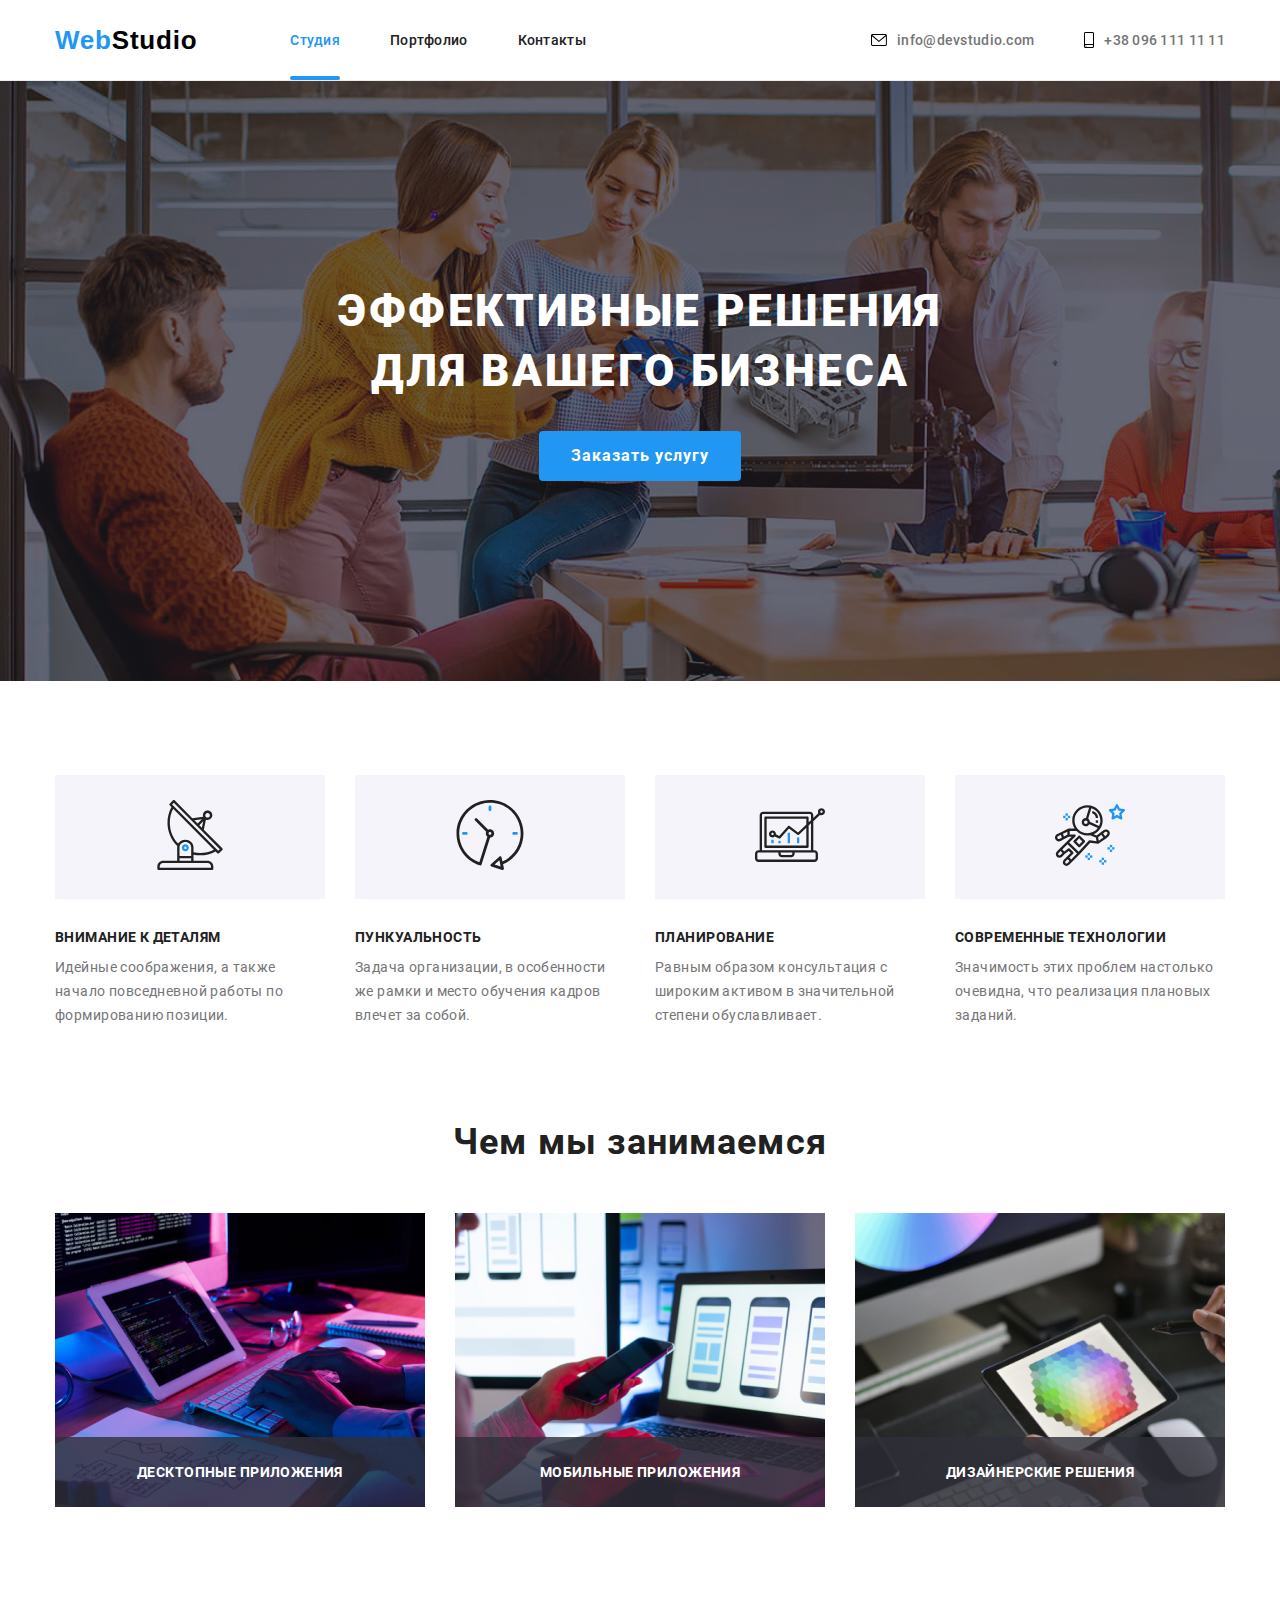
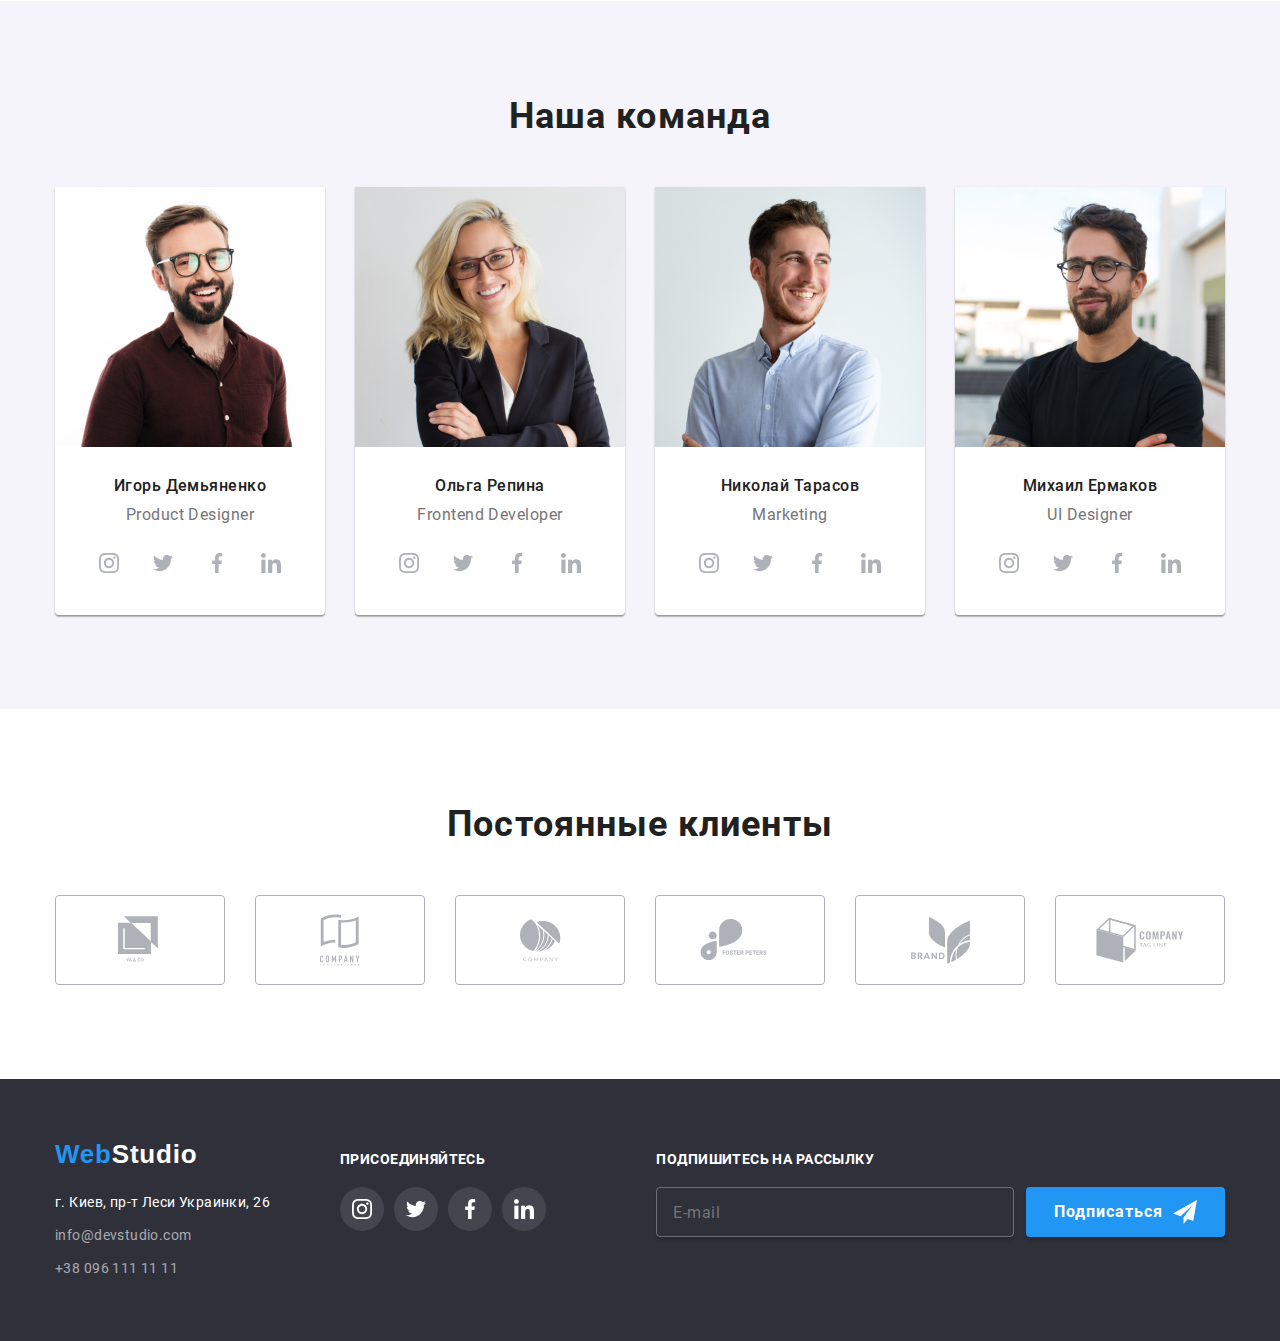
==== index.html @ 9efc05dd "начало отзывчивой верстки" ====
<!DOCTYPE html>
<html lang="ru">

<head>
  <meta charset="UTF-8" />
  <meta name="viewport" content="width=device-width, initial-scale=1.0" />
  <meta name="keywords" content="бизнес, профессионалы, web, разработка" />
  <meta name="description" content="Разработка, ведение и поддержка решений для вашего бизнеса" />
  <title>WebStudio</title>
  <!-- <link rel="preconnect" href="https://fonts.gstatic.com" />
  <link rel="stylesheet"
    href="https://fonts.googleapis.com/css2?family=Raleway:wght@700&family=Roboto:wght@300;400;500;700;900&display=swap" />
  <link rel="stylesheet" href="https://cdnjs.cloudflare.com/ajax/libs/modern-normalize/1.0.0/modern-normalize.css"
    integrity="sha512-Zx6MlUMKSVJoQ+83OwhdILe8cSEsCzfqThJd7J/VA2UrK6Ctj85p+xzqfyuNXE5B1k25uUdmJ2OzItbBy9GHAQ=="
    crossorigin="anonymous" /> -->
  <link rel="stylesheet" href="./css/main.min.css" />
</head>

<body>

  <!-- Навигация и контактные данные -->

  <header class="header">
    <div class="container header_container">
      <nav class="nav">
        <ul class="nav__list">
          <li class="nav__list-logo-item">
            <a class="logo logo--head" href="./index.html" title="Возврат на главную страницу"><span
                class="logo logo--left-color">Web</span>Studio</a>
          </li>
          <li class="nav__list-item">
            <a class="nav__list-link" href="./index.html" target="_blank">Cтудия</a>
          </li>
          <li class="nav__list-item">
            <a class="nav__list-link nav__list-link--visual" href="./portfolio.html" target="_blank"> Портфолио</a>
          </li>
          <li class="nav__list-item">
            <a class="nav__list-link nav__list-link--visual" href="" target="_blank">Контакты</a>
          </li>
        </ul>
      </nav>
      <ul class="contact">
        <li class="contact__list-item"><a class="contact__list-link" href="mailto:info@devstudio.com">
            <svg width="16" height="12" class="contact__list-icon">
              <use href="./img/sprite.svg#icon-envelope"></use>
            </svg>info@devstudio.com</a></li>
        <li class="contact__list-item"><a class="contact__list-link" href="tel:+380961111111">
            <svg width="10" height="16" class="contact__list-icon">
              <use href="./img/sprite.svg#icon-smartphone">
              </use>
            </svg>
            +38 096 111 11 11</a>
        </li>
      </ul>
    </div>
  </header>

  <main>

    <!-- Заказ услуги -->

    <section class="order-service">
      <div class="container order-service__container">
        <h1 class="order-service__title">Эффективные решения для вашего бизнеса</h1>
        <button class="button button--modal" type="button" data-modal-open>Заказать услугу</button>
      </div>
    </section>

    <!-- Описание преимуществ -->

    <section class="advantage">
      <div class="container">
        <h2 hidden>Наши достоинства, качества, умения</h2>
        <ul class="advantage__list">
          <li class="advantage__list-item">
            <div class="advantage__list-icon-box"><svg width="70" height="70">
                <use href="./img/sprite.svg#icon-antenna"></use>
              </svg></div>
            <h3 class="advantage__list-title">Внимание к деталям</h3>
            <p class="advantage__list-description">
              Идейные соображения, а также начало повседневной работы по
              формированию позиции.
            </p>
          </li>
          <li class="advantage__list-item">
            <div class="advantage__list-icon-box"><svg width="70" height="70">
                <use href="./img/sprite.svg#icon-clock"></use>
              </svg></div>
            <h3 class="advantage__list-title">Пункуальность</h3>
            <p class="advantage__list-description">
              Задача организации, в особенности же рамки и место обучения кадров
              влечет за собой.
            </p>
          </li>
          <li class="advantage__list-item">
            <div class="advantage__list-icon-box">
              <svg width="70" height="70">
                <use href="./img/sprite.svg#icon-diagram"></use>
              </svg>
            </div>
            <h3 class=" advantage__list-title">Планирование</h3>
            <p class="advantage__list-description">
              Равным образом консультация с широким активом в значительной
              степени обуславливает.
            </p>
          </li>
          <li class="advantage__list-item">
            <div class="advantage__list-icon-box"><svg width="70" height="70">
                <use href="./img/sprite.svg#icon-astronaut"></use>
              </svg></div>
            <h3 class="advantage__list-title">Современные технологии</h3>
            <p class="advantage__list-description">
              Значимость этих проблем настолько очевидна, что реализация
              плановых заданий.
            </p>
          </li>
        </ul>
      </div>
    </section>

    <!-- Виды деятельности -->

    <section class="work">
      <div class="container">
        <h2 class="subtitle">Чем мы занимаемся</h2>
        <ul class="work__list">
          <li class="work__list-item">
            <img src="./img/img-1.jpg" width="370" alt="Десктопные приложения" />
            <p class="work__list-label">Десктопные приложения</p>
          </li>
          <li class="work__list-item"><img src="./img/img-2.jpg" width="370" alt="Мобильные приложения" />
            <p class="work__list-label">Мобильные приложения</p>
          </li>
          <li class="work__list-item"><img src="./img/img-3.jpg" width="370" alt="Дизайн" />
            <p class="work__list-label">Дизайнерские решения</p>
          </li>
        </ul>
      </div>
    </section>

    <!-- Информация о работниках -->

    <section class="team">
      <div class="container">
        <h2 class="subtitle">Наша команда</h2>
        <ul class="team__list">
          <li class="team__list-staff-card">
            <img class="team__list-img-staff" src="./img/игорь-демьяненко.jpg" width="270" alt="игорь-демьяненко" />
            <div class="team__list-staff-info">
              <h3 class="team__list-staff-name">Игорь Демьяненко</h3>
              <p class="team__list-staff-function">Product Designer</p>
              <ul class="social">
                <li class="social__list-item">
                  <a href="" class="social__list-link">
                    <svg class="social__list-icon">
                      <use href="./img/sprite.svg#icon-instagram"></use>
                    </svg>
                  </a>
                </li>
                <li class="social__list-item">
                  <a href="" class="social__list-link">
                    <svg class="social__list-icon">
                      <use href="./img/sprite.svg#icon-twitter"></use>
                    </svg>
                  </a>
                </li>
                <li class="social__list-item">
                  <a href="" class="social__list-link">
                    <svg class="social__list-icon">
                      <use href="./img/sprite.svg#icon-facebook"></use>
                    </svg>
                  </a>
                </li>
                <li class="social__list-item">
                  <a href="" class="social__list-link">
                    <svg class="social__list-icon">
                      <use href="./img/sprite.svg#icon-linkedin"></use>
                    </svg>
                  </a>
                </li>
              </ul>
            </div>
          </li>
          <li class="team__list-staff-card">
            <img class="team__list-img-staff" src="./img/ольга-репина.jpg" width="270" alt="ольга-репина" />
            <div class="team__list-staff-info">
              <h3 class="team__list-staff-name">Ольга Репина</h3>
              <p class="team__list-staff-function">Frontend Developer</p>
              <ul class="social">
                <li class="social__list-item">
                  <a href="" class="social__list-link">
                    <svg class="social__list-icon">
                      <use href="./img/sprite.svg#icon-instagram"></use>
                    </svg>
                  </a>
                </li>
                <li class="social__list-item">
                  <a href="" class="social__list-link">
                    <svg class="social__list-icon">
                      <use href="./img/sprite.svg#icon-twitter"></use>
                    </svg>
                  </a>
                </li>
                <li class="social__list-item">
                  <a href="" class="social__list-link">
                    <svg class="social__list-icon">
                      <use href="./img/sprite.svg#icon-facebook"></use>
                    </svg>
                  </a>
                </li>
                <li class="social__list-item">
                  <a href="" class="social__list-link">
                    <svg class="social__list-icon">
                      <use href="./img/sprite.svg#icon-linkedin"></use>
                    </svg>
                  </a>
                </li>
              </ul>
            </div>
          </li>
          <li class="team__list-staff-card">
            <img class="team__list-img-staff" src="./img/николай-тарасов.jpg" width="270" alt="николай-тарасов" />
            <div class="team__list-staff-info">
              <h3 class="team__list-staff-name">Николай Тарасов</h3>
              <p class="team__list-staff-function">Marketing</p>
              <ul class="social">
                <li class=" social__list-item">
                  <a href="" class="social__list-link">
                    <svg class="social__list-icon">
                      <use href="./img/sprite.svg#icon-instagram"></use>
                    </svg>
                  </a>
                </li>
                <li class="social__list-item">
                  <a href="" class="social__list-link">
                    <svg class="social__list-icon">
                      <use href="./img/sprite.svg#icon-twitter"></use>
                    </svg>
                  </a>
                </li>
                <li class="social__list-item">
                  <a href="" class="social__list-link">
                    <svg class="social__list-icon">
                      <use href="./img/sprite.svg#icon-facebook"></use>
                    </svg>
                  </a>
                </li>
                <li class="social__list-item">
                  <a href="" class="social__list-link">
                    <svg class="social__list-icon">
                      <use href="./img/sprite.svg#icon-linkedin"></use>
                    </svg>
                  </a>
                </li>
              </ul>
            </div>
          </li>
          <li class="team__list-staff-card">
            <img class="team__list-img-staff" src="./img/михаил-ермаков.jpg" width="270" alt="михаил-ермаков" />
            <div class="team__list-staff-info">
              <h3 class="team__list-staff-name">Михаил Ермаков</h3>
              <p class="team__list-staff-function">UI Designer</p>
              <ul class="social">
                <li class="social__list-item">
                  <a href="" class="social__list-link">
                    <svg class="social__list-icon">
                      <use href="./img/sprite.svg#icon-instagram"></use>
                    </svg>
                  </a>
                </li>
                <li class="social__list-item">
                  <a href="" class="social__list-link">
                    <svg class="social__list-icon">
                      <use href="./img/sprite.svg#icon-twitter"></use>
                    </svg>
                  </a>
                </li>
                <li class="social__list-item">
                  <a href="" class="social__list-link">
                    <svg class="social__list-icon">
                      <use href="./img/sprite.svg#icon-facebook"></use>
                    </svg>
                  </a>
                </li>
                <li class="social__list-item">
                  <a href="" class="social__list-link">
                    <svg class="social__list-icon">
                      <use href="./img/sprite.svg#icon-linkedin"></use>
                    </svg>
                  </a>
                </li>
              </ul>
            </div>
          </li>
        </ul>
      </div>
    </section>

    <!-- Постоянные клиенты -->

    <section class="regular-customers">
      <div class="container">
        <h2 class="subtitle">Постоянные клиенты</h2>
        <ul class="regular-customers__list">
          <li class="rugular-customers__list-item">
            <a href="" class="regular-customers__list-link">
              <svg width="44" height="49">
                <use href="./img/sprite.svg#icon-logo-1"></use>
              </svg>
            </a>
          </li>
          <li class="rugular-customers__list-item">
            <a href="" class="regular-customers__list-link">
              <svg width="40" height="52">
                <use href="./img/sprite.svg#icon-logo-2"></use>
              </svg>
            </a>
          </li>
          <li class="rugular-customers__list-item">
            <a href="" class="regular-customers__list-link">
              <svg width="41" height="43">
                <use href="./img/sprite.svg#icon-logo-3"></use>
              </svg>
            </a>
          </li>
          <li class="rugular-customers__list-item">
            <a href="" class="regular-customers__list-link">
              <svg width="80" height="42">
                <use href="./img/sprite.svg#icon-logo-4"></use>
              </svg>
            </a>
          </li>
          <li class="rugular-customers__list-item">
            <a href="" class="regular-customers__list-link">
              <svg width="59" height="47">
                <use href="./img/sprite.svg#icon-logo-5"></use>
              </svg>
            </a>
          </li>
          <li class="rugular-customers__list-item">
            <a href="" class="regular-customers__list-link">
              <svg width="88" height="45">
                <use href="./img/sprite.svg#icon-logo-6"></use>
              </svg>
            </a>
          </li>
        </ul>
      </div>
    </section>

  </main>

  <!-- Адрес и контакты -->

  <footer class="footer">
    <div class="container footer__container">
      <address class="address">
        <ul class="address__list">
          <li class="address__list-logo-item">
            <a class="logo logo--footer" href="./index.html" title="Возврат на главную страницу"><span
                class="logo logo--left-color">Web</span>Studio</a>
          </li>
          <li class="address__list-item">
            <a class="address__list-link address__list-link--color" href="https://goo.gl/maps/q2Yc8nwyEdXRSMvCA"
              target="_blank">г. Киев, пр-т
              Леси Украинки, 26</a>
          </li>
          <li class="address__list-item">
            <a class="address__list-link" href="mailto:info@devstudio.com">info@devstudio.com</a>
          </li>
          <li class="address__list-item">
            <a class="address__list-link" href="tel:+380961111111">+38 096 111 11 11</a>
          </li>
        </ul>
      </address>

      <!--Социальные сети-->

      <section class="social-section">
        <h2 class="social-section__title">присоединяйтесь</h2>
        <ul class="social">
          <li class="social__list-item social__list-item--margin">
            <a href="" class="social__list-link social__list-link--color">
              <svg class="social__list-icon">
                <use href="./img/sprite.svg#icon-instagram"></use>
              </svg>
            </a>
          </li>
          <li class="social__list-item social__list-item--margin">
            <a href="" class="social__list-link social__list-link--color">
              <svg class="social__list-icon">
                <use href="./img/sprite.svg#icon-twitter"></use>
              </svg>
            </a>
          </li>
          <li class="social__list-item social__list-item--margin">
            <a href="" class="social__list-link social__list-link--color">
              <svg class="social__list-icon">
                <use href="./img/sprite.svg#icon-facebook"></use>
              </svg>
            </a>
          </li>
          <li class="social__list-item social__list-item--margin">
            <a href="" class="social__list-link social__list-link--color">
              <svg class="social__list-icon">
                <use href="./img/sprite.svg#icon-linkedin"></use>
              </svg>
            </a>
          </li>
        </ul>
      </section>

      <!-- Подписка на рассылку -->

      <section class="subscription">
        <h2 hidden>Подписка на рассылку</h2>
        <p class="subscription__title">подпишитесь на рассылку</p>
        <form class="subscription__form">
          <input class="subscription__input" type="email" name="mail" placeholder="E-mail">
          <button class="button button--subscribe" type="submit">Подписаться<span class="icon-send"><svg width="24"
                height="24">
                <use href="./img/sprite.svg#icon-send"></use>
              </svg></span></button>
        </form>
      </section>
    </div>
  </footer>

  <!-- Модальное окно -->

  <div class="backdrop backdrop--is-hidden" data-modal>
    <div class="modal">
      <button class="button-close" type="button" data-modal-close><svg width="11" height="11">
          <use href="./img/sprite.svg#icon-close"></use>
        </svg>
      </button>
      <p class="modal__title">Оставьте свои данные, мы вам перезвоним</p>
      <form class="form" name="order-form">
        <label class="form__label">
          <span class="form__input-title">Имя</span>
          <span class="form__input-field">
            <input class="form__input" type="text" name="name" placeholder=" " required>
            <span class="form__input-icon"><svg width="18" height="18">
                <use href="./img/sprite.svg#icon-name"></use>
              </svg></span>
          </span>
        </label>
        <label class="form__label">
          <span class="form__input-title">Телефон</span>
          <span class="form__input-field">
            <input class="form__input" type="tel" name="phone" placeholder=" " required>
            <span class="form__input-icon"><svg width="18" height="18">
                <use href="./img/sprite.svg#icon-phone"></use>
              </svg></span>
          </span>
        </label>
        <label class="form__label">
          <span class="form__input-title">Почта</span>
          <span class="form__input-field">
            <input class="form__input" type="email" name="mail" placeholder=" ">
            <span class="form__input-icon"><svg width="18" height="18">
                <use href="./img/sprite.svg#icon-mail"></use>
              </svg></span>
          </span>
        </label>
        <label class="form__label form__label--margin">
          <span class="form__input-title">Комментарий</span>
          <textarea class="form__input form__input--textaria" placeholder="Введите текст" name="comment"
            id="comment"></textarea>
        </label>
        <span>
          <label class="agreement">
            <input class="agreement__check visually-hidden" type="checkbox" value="received">
            <span class="agreement__check-cust"></span>
            <span class="agreement__text">Соглашаюсь с рассылкой и принимаю <span><a class="agreement__text-link"
                  href="">Условия
                  договора</a></span></span>
          </label>
        </span>
        <button class="button button--submit" type="submit">Отправить</button>
      </form>
    </div>
  </div>
  <script src="./modal.js"></script>
</body>

</html>
---- css/main.min.css ----
/*! modern-normalize v1.0.0 | MIT License | https://github.com/sindresorhus/modern-normalize */*,*::before,*::after{box-sizing:border-box}:root{-moz-tab-size:4;tab-size:4}html{line-height:1.15;-webkit-text-size-adjust:100%}body{margin:0}body{font-family:system-ui,-apple-system,"Segoe UI",Roboto,Helvetica,Arial,sans-serif,"Apple Color Emoji","Segoe UI Emoji"}hr{height:0;color:inherit}abbr[title]{text-decoration:underline dotted}b,strong{font-weight:bolder}code,kbd,samp,pre{font-family:ui-monospace, SFMono-Regular, Consolas, "Liberation Mono", Menlo, monospace;font-size:1em}small{font-size:80%}sub,sup{font-size:75%;line-height:0;position:relative;vertical-align:baseline}sub{bottom:-0.25em}sup{top:-0.5em}table{text-indent:0;border-color:inherit}button,input,optgroup,select,textarea{font-family:inherit;font-size:100%;line-height:1.15;margin:0}button,select{text-transform:none}button,[type="button"],[type="reset"],[type="submit"]{-webkit-appearance:button}::-moz-focus-inner{border-style:none;padding:0}:-moz-focusring{outline:1px dotted ButtonText}:-moz-ui-invalid{box-shadow:none}legend{padding:0}progress{vertical-align:baseline}::-webkit-inner-spin-button,::-webkit-outer-spin-button{height:auto}[type="search"]{-webkit-appearance:textfield;outline-offset:-2px}::-webkit-search-decoration{-webkit-appearance:none}::-webkit-file-upload-button{-webkit-appearance:button;font:inherit}summary{display:list-item}@font-face{font-family:"Roboto";font-style:normal;font-weight:300;src:url("../fonts/roboto-v20-latin_cyrillic-300.eot");src:local(""),url("../fonts/roboto-v20-latin_cyrillic-300.eot?#iefix") format("embedded-opentype"),url("../fonts/roboto-v20-latin_cyrillic-300.woff2") format("woff2"),url("../fonts/roboto-v20-latin_cyrillic-300.woff") format("woff"),url("../fonts/roboto-v20-latin_cyrillic-300.ttf") format("truetype"),url("../fonts/roboto-v20-latin_cyrillic-300.svg#Roboto") format("svg")}@font-face{font-family:"Roboto";font-style:italic;font-weight:300;src:url("../fonts/roboto-v20-latin_cyrillic-300italic.eot");src:local(""),url("../fonts/roboto-v20-latin_cyrillic-300italic.eot?#iefix") format("embedded-opentype"),url("../fonts/roboto-v20-latin_cyrillic-300italic.woff2") format("woff2"),url("../fonts/roboto-v20-latin_cyrillic-300italic.woff") format("woff"),url("../fonts/roboto-v20-latin_cyrillic-300italic.ttf") format("truetype"),url("../fonts/roboto-v20-latin_cyrillic-300italic.svg#Roboto") format("svg")}@font-face{font-family:"Roboto";font-style:normal;font-weight:400;src:url("../fonts/roboto-v20-latin_cyrillic-regular.eot");src:local(""),url("../fonts/roboto-v20-latin_cyrillic-regular.eot?#iefix") format("embedded-opentype"),url("../fonts/roboto-v20-latin_cyrillic-regular.woff2") format("woff2"),url("../fonts/roboto-v20-latin_cyrillic-regular.woff") format("woff"),url("../fonts/roboto-v20-latin_cyrillic-regular.ttf") format("truetype"),url("../fonts/roboto-v20-latin_cyrillic-regular.svg#Roboto") format("svg")}@font-face{font-family:"Roboto";font-style:italic;font-weight:400;src:url("../fonts/roboto-v20-latin_cyrillic-italic.eot");src:local(""),url("../fonts/roboto-v20-latin_cyrillic-italic.eot?#iefix") format("embedded-opentype"),url("../fonts/roboto-v20-latin_cyrillic-italic.woff2") format("woff2"),url("../fonts/roboto-v20-latin_cyrillic-italic.woff") format("woff"),url("../fonts/roboto-v20-latin_cyrillic-italic.ttf") format("truetype"),url("../fonts/roboto-v20-latin_cyrillic-italic.svg#Roboto") format("svg")}@font-face{font-family:"Roboto";font-style:normal;font-weight:500;src:url("../fonts/roboto-v20-latin_cyrillic-500.eot");src:local(""),url("../fonts/roboto-v20-latin_cyrillic-500.eot?#iefix") format("embedded-opentype"),url("../fonts/roboto-v20-latin_cyrillic-500.woff2") format("woff2"),url("../fonts/roboto-v20-latin_cyrillic-500.woff") format("woff"),url("../fonts/roboto-v20-latin_cyrillic-500.ttf") format("truetype"),url("../fonts/roboto-v20-latin_cyrillic-500.svg#Roboto") format("svg")}@font-face{font-family:"Roboto";font-style:italic;font-weight:500;src:url("../fonts/roboto-v20-latin_cyrillic-500italic.eot");src:local(""),url("../fonts/roboto-v20-latin_cyrillic-500italic.eot?#iefix") format("embedded-opentype"),url("../fonts/roboto-v20-latin_cyrillic-500italic.woff2") format("woff2"),url("../fonts/roboto-v20-latin_cyrillic-500italic.woff") format("woff"),url("../fonts/roboto-v20-latin_cyrillic-500italic.ttf") format("truetype"),url("../fonts/roboto-v20-latin_cyrillic-500italic.svg#Roboto") format("svg")}@font-face{font-family:"Roboto";font-style:normal;font-weight:700;src:url("../fonts/roboto-v20-latin_cyrillic-700.eot");src:local(""),url("../fonts/roboto-v20-latin_cyrillic-700.eot?#iefix") format("embedded-opentype"),url("../fonts/roboto-v20-latin_cyrillic-700.woff2") format("woff2"),url("../fonts/roboto-v20-latin_cyrillic-700.woff") format("woff"),url("../fonts/roboto-v20-latin_cyrillic-700.ttf") format("truetype"),url("../fonts/roboto-v20-latin_cyrillic-700.svg#Roboto") format("svg")}@font-face{font-family:"Roboto";font-style:italic;font-weight:700;src:url("../fonts/roboto-v20-latin_cyrillic-700italic.eot");src:local(""),url("../fonts/roboto-v20-latin_cyrillic-700italic.eot?#iefix") format("embedded-opentype"),url("../fonts/roboto-v20-latin_cyrillic-700italic.woff2") format("woff2"),url("../fonts/roboto-v20-latin_cyrillic-700italic.woff") format("woff"),url("../fonts/roboto-v20-latin_cyrillic-700italic.ttf") format("truetype"),url("../fonts/roboto-v20-latin_cyrillic-700italic.svg#Roboto") format("svg")}@font-face{font-family:"Roboto";font-style:normal;font-weight:900;src:url("../fonts/roboto-v20-latin_cyrillic-900.eot");src:local(""),url("../fonts/roboto-v20-latin_cyrillic-900.eot?#iefix") format("embedded-opentype"),url("../fonts/roboto-v20-latin_cyrillic-900.woff2") format("woff2"),url("../fonts/roboto-v20-latin_cyrillic-900.woff") format("woff"),url("../fonts/roboto-v20-latin_cyrillic-900.ttf") format("truetype"),url("../fonts/roboto-v20-latin_cyrillic-900.svg#Roboto") format("svg")}@font-face{font-family:"Roboto";font-style:italic;font-weight:900;src:url("../fonts/roboto-v20-latin_cyrillic-900italic.eot");src:local(""),url("../fonts/roboto-v20-latin_cyrillic-900italic.eot?#iefix") format("embedded-opentype"),url("../fonts/roboto-v20-latin_cyrillic-900italic.woff2") format("woff2"),url("../fonts/roboto-v20-latin_cyrillic-900italic.woff") format("woff"),url("../fonts/roboto-v20-latin_cyrillic-900italic.ttf") format("truetype"),url("../fonts/roboto-v20-latin_cyrillic-900italic.svg#Roboto") format("svg")}:root{--primary-black-color: #212121;--secondary-black-color: #757577;--button-color: #f5f4fa;--blue-color: #2196f3;--white-color: #ffffff;--footer-adress-color: rgba(255, 255, 255, 0.6);--icon-color: #afb1b8;--main-trans-tm-func: cubic-bezier(0.4, 0, 0.2, 1)}.visually-hidden{position:absolute !important;clip:rect(1px 1px 1px 1px);clip:rect(1px, 1px, 1px, 1px);padding:0 !important;border:0 !important;height:1px !important;width:1px !important;overflow:hidden}h1,h2,h3,h4,p{margin:0}ul{margin:0;padding:0}img{display:block;max-width:100%;height:auto}body{font-family:"Roboto", sans-serif;font-style:normal;color:var(--primary-black-color);background-color:var(--white-color)}.container{width:1200px;margin:0 auto;padding-left:15px;padding-right:15px}.button{display:inline-block;font-family:"Roboto", sans-serif;font-style:normal;font-weight:700;font-size:16px;line-height:1.875;letter-spacing:0.06em;border:none;border-radius:4px;color:var(--white-color);background-color:var(--blue-color)}.button--modal{padding:10px 32px}.button--submit{padding:10px 56px;transition:background-color 250ms var(--main-trans-tm-func);box-shadow:0px 4px 4px rgba(0,0,0,0.15)}.button--submit:focus,.button--submit:hover{background-color:#188ce8}.button--subscribe{display:flex;justify-content:flex-end;align-items:center;padding:10px 28px;box-shadow:0px 4px 4px rgba(0,0,0,0.15)}.icon-send{width:24px;height:24px;margin-left:10px}.button-close{position:absolute;transition:fill 250ms var(--main-trans-tm-func);top:8px;right:8px;display:flex;justify-content:center;align-items:center;width:30px;height:30px;border:1px solid var(--icon-color);border-radius:50%;background-color:var(--white-color)}.button-close:hover,.button-close:focus{fill:var(--blue-color)}.subtitle{margin-bottom:50px;font-weight:700;font-size:36px;line-height:1.167;text-align:center;letter-spacing:0.03em}.social{display:flex;justify-content:space-between;list-style:none}.social__list-item{width:44px;height:44px}.social__list-link{transition:background-color 250ms var(--main-trans-tm-func),fill 250ms var(--main-trans-tm-func);width:100%;height:100%;border-radius:50%;display:flex;justify-content:center;align-items:center;fill:var(--icon-color)}.social__list-link:hover,.social__list-link:focus{background-color:var(--blue-color);fill:var(--white-color)}.social__list-icon{width:20px;height:20px}.social__list-item--margin:not(:last-child){margin-right:10px}.social__list-link--color{background-color:rgba(255,255,255,0.1);fill:var(--white-color)}.logo{font-family:"Raleway", sans-serif;font-weight:700;font-size:26px;line-height:1.192;letter-spacing:0.03em;text-decoration:none}.logo--head{padding-top:24px;padding-bottom:25px;color:#000000}.logo--left-color{color:var(--blue-color)}.logo--footer{color:var(--white-color)}.subscription{margin-left:auto;padding-top:12px}.subscription__title{font-weight:700;font-size:14px;line-height:1.142;letter-spacing:0.03em;text-transform:uppercase;color:var(--white-color);margin-bottom:20px}.subscription__form{display:flex}.subscription__input{width:358px;height:50px;padding:16px;font-weight:400;font-size:16px;line-height:1.25;letter-spacing:0.03em;color:var(--footer-adress-color);background-color:inherit;border:1px solid rgba(255,255,255,0.3);box-shadow:0px 4px 4px rgba(0,0,0,0.15);border-radius:4px;margin-right:12px}.filter{padding:93px 0}.filter__selector{display:flex;justify-content:center;margin-bottom:50px;list-style:none}.filter__selector-item:not(:last-child){margin-right:8px}.filter__selector-button{display:inline-block;transition:color 250ms var(--main-trans-tm-func),background-color 250ms var(--main-trans-tm-func),box-shadow 250ms var(--main-trans-tm-func);border-radius:4px;border:none;min-width:auto;padding:6px 22px;font-family:inherit;font-style:inherit;font-weight:500;font-size:16px;line-height:1.625;letter-spacing:0.03em;color:inherit;background-color:var(--button-color)}.filter__selector-button:focus,.filter__selector-button:hover{color:var(--white-color);background-color:var(--blue-color);box-shadow:0px 3px 1px rgba(0,0,0,0.1),0px 1px 2px rgba(0,0,0,0.08),0px 2px 2px rgba(0,0,0,0.12)}.header{border-bottom:1px solid #ececec;font-weight:500;font-size:14px;line-height:1.143;letter-spacing:0.02em}.header_container{display:flex;align-items:center}.nav__list{display:flex;align-items:center;list-style:none}.nav__list-logo-item{margin-right:93px}.nav__list-item:not(:last-child){margin-right:50px}.nav__list-link{position:relative;transition:color 250ms var(--main-trans-tm-func);display:block;padding:32px 0;text-decoration:none;color:var(--blue-color);overflow:hidden}.nav__list-link::after{position:absolute;bottom:0;transition:transform 250ms var(--main-trans-tm-func);display:block;content:"";width:100%;height:4px;border-radius:2px;background-color:var(--blue-color)}.nav__list-link:hover,.nav__list-link:focus{color:var(--blue-color)}.nav__list-link--visual{color:var(--primary-black-color)}.nav__list-link--visual::after{transform:translateY(100%)}.nav__list-link--visual:hover:after,.nav__list-link--visual:focus:after{transform:translateY(0%)}.contact{display:flex;align-items:center;justify-content:center;margin-left:auto;list-style:none}.contact__list-item:nth-child(1){margin-right:50px}.contact__list-link{display:flex;align-items:center;transition:color 250ms var(--main-trans-tm-func),fill 250ms var(--main-trans-tm-func);padding-top:30px;padding-bottom:30px;text-decoration:none;color:var(--secondary-black-color)}.contact__list-link:hover,.contact__list-link:focus{color:var(--blue-color);fill:var(--blue-color)}.contact__list-icon{margin-right:10px}.order-service{max-width:1600px;min-height:600px;margin:0 auto;background-image:linear-gradient(rgba(47,48,58,0.4), rgba(47,48,58,0.4)),url(../img/img-background.jpg);background-repeat:no-repeat;background-size:cover;background-color:#c4c4c4;padding-bottom:200px}.order-service__container{text-align:center;padding-left:252px;padding-right:252px;padding-top:200px}.order-service__title{margin-bottom:30px;font-weight:900;font-size:44px;line-height:1.364;letter-spacing:0.06em;color:var(--white-color);text-transform:uppercase}.advantage{padding:94px 0}.advantage__list{display:flex;list-style:none}.advantage__list-item:not(:last-child){margin-right:30px}.advantage__list-icon-box{margin-bottom:30px;padding:25px 100px;background-color:var(--button-color)}.advantage__list-title{margin-bottom:10px;font-weight:700;font-size:14px;line-height:1.143;letter-spacing:0.03em;text-transform:uppercase}.advantage__list-description{font-weight:400;font-size:14px;line-height:1.715;letter-spacing:0.03em;color:var(--secondary-black-color)}.work{padding-bottom:94px}.work__list{display:flex;list-style:none}.work__list-item{position:relative}.work__list-item:not(:last-child){margin-right:30px}.work__list-item .work__list-label{position:absolute;bottom:0;padding:27px 0;width:100%;font-size:14px;line-height:1.143;font-weight:700;letter-spacing:0.03em;text-align:center;text-transform:uppercase;background:rgba(47,48,58,0.8);color:#fff}.team{padding:94px 0;background-color:var(--button-color)}.team__list{display:flex;list-style:none}.team__list-staff-card{background:var(--white-color);box-shadow:0px 1px 3px rgba(0,0,0,0.12),0px 1px 1px rgba(0,0,0,0.14),0px 2px 1px rgba(0,0,0,0.2);border-radius:0px 0px 4px 4px}.team__list-staff-card:not(:last-child){margin-right:30px}.team__list-staff-card .team__list-staff-info{padding:30px 32px;text-align:center}.team__list-staff-name{margin-bottom:10px;font-weight:500;font-size:16px;line-height:1.185;letter-spacing:0.03em}.team__list-staff-function{margin-bottom:16px;font-size:16px;line-height:1.185;letter-spacing:0.03em;font-weight:400;color:var(--secondary-black-color)}.regular-customers{padding:94px 0}.regular-customers__list{display:flex;justify-content:space-between;list-style:none}.rugular-customers__list-item{width:170px;height:90px}.regular-customers__list-link{display:flex;justify-content:center;align-items:center;width:100%;height:100%;transition:border-color 250ms var(--main-trans-tm-func),fill 250ms var(--main-trans-tm-func);border:1px solid var(--icon-color);border-radius:4px;fill:var(--icon-color)}.regular-customers__list-link:hover,.regular-customers__list-link:focus{border-color:var(--blue-color);fill:var(--blue-color)}.project{display:flex;flex-wrap:wrap;list-style:none;margin:-15px}.project__list-item{background:#ffffff;margin:15px}.project__list-link{transform:scale(1);transition:box-shadow 250ms var(--main-trans-tm-func),transform 250ms var(--main-trans-tm-func);position:relative;overflow:hidden;display:block;text-decoration:none;outline:1px solid #eeeeee;color:inherit}.project__list-link:hover,.project__list-link:focus{transform:scale(1.1);box-shadow:0px 1px 1px rgba(0,0,0,0.12),0px 4px 4px rgba(0,0,0,0.06),1px 4px 6px rgba(0,0,0,0.16)}.project__list-link:hover .project__overlay,.project__list-link:hover .project__overlay,.project__list-link:focus .project__overlay,.project__list-link:focus .project__overlay{transform:translateY(0%) rotateZ(360deg)}.project__about{overflow:hidden;padding:20px 20px}.project__name{margin-bottom:4px;font-weight:700;font-size:18px;line-height:2;letter-spacing:0.06em}.project__description{font-weight:400;font-size:16px;line-height:30px;letter-spacing:0.03em;color:var(--secondary-black-color)}.project__overlay-block{position:relative;overflow:hidden;max-width:370px}.project__overlay{position:absolute;transform:translateY(101%) rotateZ(180deg);bottom:0;width:100%;height:100%;transition:transform 250ms var(--main-trans-tm-func);padding:63px 24px;font-size:18px;font-weight:400;line-height:1.56;letter-spacing:0.03em;color:var(--white-color);background-color:rgba(33,150,243,0.9)}.footer{padding:60px 0;background-color:#2f303a}.footer__container{display:flex}.address{margin-right:70px;font-style:inherit;font-weight:400;font-size:14px;line-height:1.714;letter-spacing:0.03em}.address__list{list-style:none}.address__list-logo-item{margin-bottom:20px}.address__list-item:not(:last-child){margin-bottom:9px}.address__list-link{text-decoration:none;color:var(--footer-adress-color)}.address__list-link--color{color:var(--white-color)}.social-section{padding-top:12px}.social-section__title{margin-bottom:20px;font-weight:700;font-size:14px;line-height:1.143;letter-spacing:0.03em;text-transform:uppercase;color:var(--white-color)}.backdrop{position:fixed;transition:opacity 250ms var(--main-trans-tm-func);min-width:100%;min-height:100%;left:0;top:0;background-color:rgba(0,0,0,0.3)}.modal{position:absolute;left:50%;top:50%;transform:translate(-50%, -50%) scale(1);transition:transform 250ms var(--main-trans-tm-func);width:528px;height:581px;padding:40px;background-color:var(--white-color)}.backdrop--is-hidden{opacity:0;pointer-events:none}.form{display:flex;flex-direction:column;align-items:center}.modal__title{font-weight:700;font-size:20px;line-height:1.15;text-align:center;letter-spacing:0.03em;color:#212121;margin-bottom:12px}.form__label{width:100%;margin-bottom:10px}.form__label--margin{margin-bottom:20px}.form__input-title{display:block;margin-bottom:4px;font-weight:400;font-size:12px;line-height:1.167;letter-spacing:0.01em;color:var(--secondary-black-color)}.form__input-field{position:relative;display:block}.form__input{display:block;width:100%;height:40px;padding:0 42px;border:1px solid rgba(33,33,33,0.2);border-radius:4px;font-weight:400;font-size:12px;line-height:1.167;letter-spacing:0.01em;color:var(--secondary-black-color);transition:border-color 250ms var(--main-trans-tm-func)}.form__input::placeholder{color:rgba(117,117,117,0.5)}.form__input:focus,.form__input:not(:placeholder-shown){border-color:var(--blue-color);outline:none}.form__input:focus+.form__input-icon,.form__input:focus+.form__input-icon,.form__input:not(:placeholder-shown)+.form__input-icon,.form__input:not(:placeholder-shown)+.form__input-icon{fill:var(--blue-color)}.form__input:invalid:required{background-color:rgba(255,0,0,0.2)}.form__input:invalid{background-color:rgba(255,0,0,0.2)}.form__input--textaria{resize:none;height:120px;padding:12px 16px}.form__input-icon{display:block;position:absolute;top:50%;left:12px;width:18px;height:18px;transform:translateY(-50%);transition:fill 250ms var(--main-trans-tm-func)}.agreement{display:flex;align-items:center;justify-content:center;margin-bottom:30px}.agreement__check-cust{width:16px;height:15px;background-image:url(../img/icon-off-check.svg);margin-right:7px}.agreement__check:checked+.agreement__check-cust{background-image:url(../img/icon-check.svg)}.agreement__check:focus+.agreement__check-cust{box-shadow:0 0 0 2px var(--blue-color)}.agreement__text{font-weight:400;font-size:14px;line-height:1.71;letter-spacing:0.03em;color:var(--secondary-black-color)}.agreement__text-link{color:var(--blue-color)}
/*# sourceMappingURL=main.min.css.map */
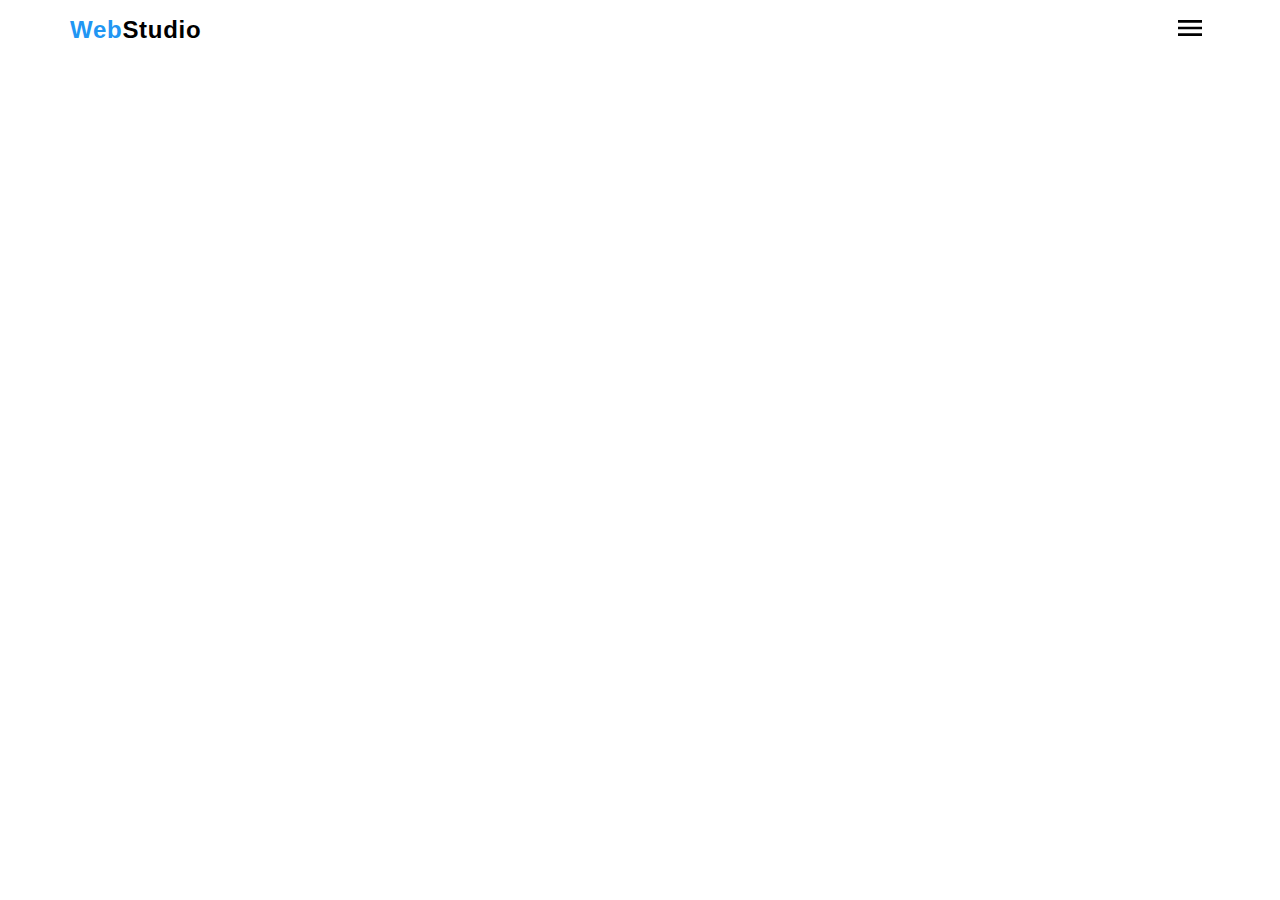
==== commit 24e4a764: "добавляет мобильный хэдер" ====
--- a/index.html
+++ b/index.html
@@ -23,11 +23,11 @@
   <header class="header">
     <div class="container header_container">
       <nav class="nav">
+        <div class="logo-item">
+          <a class="logo logo--head" href="./index.html" title="Возврат на главную страницу"><span
+              class="logo logo--left-color">Web</span>Studio</a>
+        </div>
         <ul class="nav__list">
-          <li class="nav__list-logo-item">
-            <a class="logo logo--head" href="./index.html" title="Возврат на главную страницу"><span
-                class="logo logo--left-color">Web</span>Studio</a>
-          </li>
           <li class="nav__list-item">
             <a class="nav__list-link" href="./index.html" target="_blank">Cтудия</a>
           </li>
@@ -52,6 +52,44 @@
             +38 096 111 11 11</a>
         </li>
       </ul>
+      <button class="button-burger" type="button" data-menu-button><svg width="40" height="40">
+          <use class="button-burger__icon-open" href="./img/sprite.svg#icon-menu"></use>
+        </svg>
+      </button>
+      <div class="mobile-menu" data-menu>
+        <button class="mobile-button-close" type="button" data-menu-close><svg width="40" height="40">
+            <use class="mobile-button-close__icon-close" href="./img/sprite.svg#icon-close-menu"></use>
+          </svg>
+        </button>
+        <ul class="mobile-nav">
+          <li class="mobile-nav__item"><a href="">Студия</a></li>
+          <li class="mobile-nav__item"><a href="">Портфолио</a></li>
+          <li class="mobile-nav__item"><a href="">Контакты</a></li>
+        </ul>
+        <ul class="mobile-contact">
+          <li class="mobile-contact__item">
+            <a class="mobile-contact__link" href="tel:+380961111111">+38 096 111 11
+              11</a>
+          </li>
+          <li class="mobile-contact__item">
+            <a class="mobile-contact__link" href="mailto:info@devstudio.com">info@devstudio.com</a>
+          </li>
+        </ul>
+        <ul class="mobile-social">
+          <li class="mobile-social__item">
+            <a class="mobile-social__link" href="">Instagram</a>
+          </li>
+          <li class="mobile-social__item">
+            <a class="mobile-social__link" href="">Twitter</a>
+          </li>
+          <li class="mobile-social__item">
+            <a class="mobile-social__link" href="">Facebook</a>
+          </li>
+          <li class="mobile-social__item">
+            <a class="mobile-social__link" href="">Linkedin</a>
+          </li>
+        </ul>
+      </div>
     </div>
   </header>
 
@@ -59,16 +97,16 @@
 
     <!-- Заказ услуги -->
 
-    <section class="order-service">
+    <!-- <section class="order-service">
       <div class="container order-service__container">
         <h1 class="order-service__title">Эффективные решения для вашего бизнеса</h1>
         <button class="button button--modal" type="button" data-modal-open>Заказать услугу</button>
       </div>
-    </section>
+    </section> -->
 
     <!-- Описание преимуществ -->
 
-    <section class="advantage">
+    <!-- <section class="advantage">
       <div class="container">
         <h2 hidden>Наши достоинства, качества, умения</h2>
         <ul class="advantage__list">
@@ -116,11 +154,11 @@
           </li>
         </ul>
       </div>
-    </section>
+    </section> -->
 
     <!-- Виды деятельности -->
 
-    <section class="work">
+    <!-- <section class="work">
       <div class="container">
         <h2 class="subtitle">Чем мы занимаемся</h2>
         <ul class="work__list">
@@ -136,16 +174,16 @@
           </li>
         </ul>
       </div>
-    </section>
+    </section> -->
 
     <!-- Информация о работниках -->
 
-    <section class="team">
+    <!-- <section class="team">
       <div class="container">
         <h2 class="subtitle">Наша команда</h2>
         <ul class="team__list">
           <li class="team__list-staff-card">
-            <img class="team__list-img-staff" src="./img/игорь-демьяненко.jpg" width="270" alt="игорь-демьяненко" />
+            <img class="team__list-img-staff" src="./img/игорь-демьяненко.jpg" alt="игорь-демьяненко" />
             <div class="team__list-staff-info">
               <h3 class="team__list-staff-name">Игорь Демьяненко</h3>
               <p class="team__list-staff-function">Product Designer</p>
@@ -294,11 +332,11 @@
           </li>
         </ul>
       </div>
-    </section>
+    </section> -->
 
     <!-- Постоянные клиенты -->
 
-    <section class="regular-customers">
+    <!-- <section class="regular-customers">
       <div class="container">
         <h2 class="subtitle">Постоянные клиенты</h2>
         <ul class="regular-customers__list">
@@ -346,15 +384,15 @@
           </li>
         </ul>
       </div>
-    </section>
+    </section> -->
 
   </main>
 
   <!-- Адрес и контакты -->
 
-  <footer class="footer">
+  <!-- <footer class="footer">
     <div class="container footer__container">
-      <address class="address">
+      <!-- <address class="address">
         <ul class="address__list">
           <li class="address__list-logo-item">
             <a class="logo logo--footer" href="./index.html" title="Возврат на главную страницу"><span
@@ -372,11 +410,11 @@
             <a class="address__list-link" href="tel:+380961111111">+38 096 111 11 11</a>
           </li>
         </ul>
-      </address>
-
-      <!--Социальные сети-->
-
-      <section class="social-section">
+      </address> -->
+
+  <!--Социальные сети-->
+
+  <!-- <section class="social-section">
         <h2 class="social-section__title">присоединяйтесь</h2>
         <ul class="social">
           <li class="social__list-item social__list-item--margin">
@@ -408,11 +446,11 @@
             </a>
           </li>
         </ul>
-      </section>
-
-      <!-- Подписка на рассылку -->
-
-      <section class="subscription">
+      </section> -->
+
+  <!-- Подписка на рассылку -->
+
+  <!-- <section class="subscription">
         <h2 hidden>Подписка на рассылку</h2>
         <p class="subscription__title">подпишитесь на рассылку</p>
         <form class="subscription__form">
@@ -422,13 +460,13 @@
                 <use href="./img/sprite.svg#icon-send"></use>
               </svg></span></button>
         </form>
-      </section>
-    </div>
+      </section> -->
+  </div>
   </footer>
 
   <!-- Модальное окно -->
 
-  <div class="backdrop backdrop--is-hidden" data-modal>
+  <!-- <div class="backdrop backdrop--is-hidden" data-modal>
     <div class="modal">
       <button class="button-close" type="button" data-modal-close><svg width="11" height="11">
           <use href="./img/sprite.svg#icon-close"></use>
@@ -480,8 +518,9 @@
         <button class="button button--submit" type="submit">Отправить</button>
       </form>
     </div>
-  </div>
+  </div> -->
   <script src="./modal.js"></script>
+  <script src="./menu.js"></script>
 </body>
 
 </html>--- a/css/main.min.css
+++ b/css/main.min.css
@@ -1,3 +1,3 @@
 /*! modern-normalize v1.0.0 | MIT License | https://github.com/sindresorhus/modern-normalize */*,*::before,*::after{box-sizing:border-box}:root{-moz-tab-size:4;tab-size:4}html{line-height:1.15;-webkit-text-size-adjust:100%}body{margin:0}body{font-family:system-ui,-apple-system,"Segoe UI",Roboto,Helvetica,Arial,sans-serif,"Apple Color Emoji","Segoe UI Emoji"}hr{height:0;color:inherit}abbr[title]{text-decoration:underline dotted}b,strong{font-weight:bolder}code,kbd,samp,pre{font-family:ui-monospace, SFMono-Regular, Consolas, "Liberation Mono", Menlo,- monospace;font-size:1em}small{font-size:80%}sub,sup{font-size:75%;line-height:0;position:relative;vertical-align:baseline}sub{bottom:-0.25em}sup{top:-0.5em}table{text-indent:0;border-color:inherit}button,input,optgroup,select,textarea{font-family:inherit;font-size:100%;line-height:1.15;margin:0}button,select{text-transform:none}button,[type="button"],[type="reset"],[type="submit"]{-webkit-appearance:button}::-moz-focus-inner{border-style:none;padding:0}:-moz-focusring{outline:1px dotted ButtonText}:-moz-ui-invalid{box-shadow:none}legend{padding:0}progress{vertical-align:baseline}::-webkit-inner-spin-button,::-webkit-outer-spin-button{height:auto}[type="search"]{-webkit-appearance:textfield;outline-offset:-2px}::-webkit-search-decoration{-webkit-appearance:none}::-webkit-file-upload-button{-webkit-appearance:button;font:inherit}summary{display:list-item}@font-face{font-family:"Roboto";font-style:normal;font-weight:300;src:url("../fonts/roboto-v20-latin_cyrillic-300.eot");src:local(""),url("../fonts/roboto-v20-latin_cyrillic-300.eot?#iefix") format("embedded-opentype"),url("../fonts/roboto-v20-latin_cyrillic-300.woff2") format("woff2"),url("../fonts/roboto-v20-latin_cyrillic-300.woff") format("woff"),url("../fonts/roboto-v20-latin_cyrillic-300.ttf") format("truetype"),url("../fonts/roboto-v20-latin_cyrillic-300.svg#Roboto") format("svg")}@font-face{font-family:"Roboto";font-style:italic;font-weight:300;src:url("../fonts/roboto-v20-latin_cyrillic-300italic.eot");src:local(""),url("../fonts/roboto-v20-latin_cyrillic-300italic.eot?#iefix") format("embedded-opentype"),url("../fonts/roboto-v20-latin_cyrillic-300italic.woff2") format("woff2"),url("../fonts/roboto-v20-latin_cyrillic-300italic.woff") format("woff"),url("../fonts/roboto-v20-latin_cyrillic-300italic.ttf") format("truetype"),url("../fonts/roboto-v20-latin_cyrillic-300italic.svg#Roboto") format("svg")}@font-face{font-family:"Roboto";font-style:normal;font-weight:400;src:url("../fonts/roboto-v20-latin_cyrillic-regular.eot");src:local(""),url("../fonts/roboto-v20-latin_cyrillic-regular.eot?#iefix") format("embedded-opentype"),url("../fonts/roboto-v20-latin_cyrillic-regular.woff2") format("woff2"),url("../fonts/roboto-v20-latin_cyrillic-regular.woff") format("woff"),url("../fonts/roboto-v20-latin_cyrillic-regular.ttf") format("truetype"),url("../fonts/roboto-v20-latin_cyrillic-regular.svg#Roboto") format("svg")}@font-face{font-family:"Roboto";font-style:italic;font-weight:400;src:url("../fonts/roboto-v20-latin_cyrillic-italic.eot");src:local(""),url("../fonts/roboto-v20-latin_cyrillic-italic.eot?#iefix") format("embedded-opentype"),url("../fonts/roboto-v20-latin_cyrillic-italic.woff2") format("woff2"),url("../fonts/roboto-v20-latin_cyrillic-italic.woff") format("woff"),url("../fonts/roboto-v20-latin_cyrillic-italic.ttf") format("truetype"),url("../fonts/roboto-v20-latin_cyrillic-italic.svg#Roboto") format("svg")}@font-face{font-family:"Roboto";font-style:normal;font-weight:500;src:url("../fonts/roboto-v20-latin_cyrillic-500.eot");src:local(""),url("../fonts/roboto-v20-latin_cyrillic-500.eot?#iefix") format("embedded-opentype"),url("../fonts/roboto-v20-latin_cyrillic-500.woff2") format("woff2"),url("../fonts/roboto-v20-latin_cyrillic-500.woff") format("woff"),url("../fonts/roboto-v20-latin_cyrillic-500.ttf") format("truetype"),url("../fonts/roboto-v20-latin_cyrillic-500.svg#Roboto") format("svg")}@font-face{font-family:"Roboto";font-style:italic;font-weight:500;src:url("../fonts/roboto-v20-latin_cyrillic-500italic.eot");src:local(""),url("../fonts/roboto-v20-latin_cyrillic-500italic.eot?#iefix") format("embedded-opentype"),url("../fonts/roboto-v20-latin_cyrillic-500italic.woff2") format("woff2"),url("../fonts/roboto-v20-latin_cyrillic-500italic.woff") format("woff"),url("../fonts/roboto-v20-latin_cyrillic-500italic.ttf") format("truetype"),url("../fonts/roboto-v20-latin_cyrillic-500italic.svg#Roboto") format("svg")}@font-face{font-family:"Roboto";font-style:normal;font-weight:700;src:url("../fonts/roboto-v20-latin_cyrillic-700.eot");src:local(""),url("../fonts/roboto-v20-latin_cyrillic-700.eot?#iefix") format("embedded-opentype"),url("../fonts/roboto-v20-latin_cyrillic-700.woff2") format("woff2"),url("../fonts/roboto-v20-latin_cyrillic-700.woff") format("woff"),url("../fonts/roboto-v20-latin_cyrillic-700.ttf") format("truetype"),url("../fonts/roboto-v20-latin_cyrillic-700.svg#Roboto") format("svg")}@font-face{font-family:"Roboto";font-style:italic;font-weight:700;src:url("../fonts/roboto-v20-latin_cyrillic-700italic.eot");src:local(""),url("../fonts/roboto-v20-latin_cyrillic-700italic.eot?#iefix") format("embedded-opentype"),url("../fonts/roboto-v20-latin_cyrillic-700italic.woff2") format("woff2"),url("../fonts/roboto-v20-latin_cyrillic-700italic.woff") format("woff"),url("../fonts/roboto-v20-latin_cyrillic-700italic.ttf") format("truetype"),url("../fonts/roboto-v20-latin_cyrillic-700italic.svg#Roboto") format("svg")}@font-face{font-family:"Roboto";font-style:normal;font-weight:900;src:url("../fonts/roboto-v20-latin_cyrillic-900.eot");src:local(""),url("../fonts/roboto-v20-latin_cyrillic-900.eot?#iefix") format("embedded-opentype"),url("../fonts/roboto-v20-latin_cyrillic-900.woff2") format("woff2"),url("../fonts/roboto-v20-latin_cyrillic-900.woff") format("woff"),url("../fonts/roboto-v20-latin_cyrillic-900.ttf") format("truetype"),url("../fonts/roboto-v20-latin_cyrillic-900.svg#Roboto") format("svg")}@font-face{font-family:"Roboto";font-style:italic;font-weight:900;src:url("../fonts/roboto-v20-latin_cyrillic-900italic.eot");src:local(""),url("../fonts/roboto-v20-latin_cyrillic-900italic.eot?#iefix") format("embedded-opentype"),url("../fonts/roboto-v20-latin_cyrillic-900italic.woff2") format("woff2"),url("../fonts/roboto-v20-latin_cyrillic-900italic.woff") format("woff"),url("../fonts/roboto-v20-latin_cyrillic-900italic.ttf") format("truetype"),url("../fonts/roboto-v20-latin_cyrillic-900italic.svg#Roboto") format("svg")}:root{--primary-black-color: #212121;--secondary-black-color: #757577;--button-color: #f5f4fa;--blue-color: #2196f3;--white-color: #ffffff;--footer-adress-color: rgba(255, 255, 255, 0.6);--icon-color: #afb1b8;--main-trans-tm-func: cubic-bezier(0.4, 0, 0.2, 1)}.visually-hidden{position:absolute !important;clip:rect(1px 1px 1px 1px);clip:rect(1px, 1px, 1px, 1px);padding:0 !important;border:0 !important;height:1px !important;width:1px !important;overflow:hidden}h1,h2,h3,h4,p{margin:0}ul{margin:0;padding:0}img{display:block;max-width:100%;height:auto}body{font-family:"Roboto", sans-serif;font-style:normal;color:var(--primary-black-color);background-color:var(--white-color)}.container{width:1200px;margin:0 auto;padding-left:15px;padding-right:15px}.button{display:inline-block;font-family:"Roboto", sans-serif;font-style:normal;font-weight:700;font-size:16px;line-height:1.875;letter-spacing:0.06em;border:none;border-radius:4px;color:var(--white-color);background-color:var(--blue-color)}.button--modal{padding:10px 32px}.button--submit{padding:10px 56px;transition:background-color 250ms var(--main-trans-tm-func);box-shadow:0px 4px 4px rgba(0,0,0,0.15)}.button--submit:focus,.button--submit:hover{background-color:#188ce8}.button--subscribe{display:flex;justify-content:flex-end;align-items:center;padding:10px 28px;box-shadow:0px 4px 4px rgba(0,0,0,0.15)}.icon-send{width:24px;height:24px;margin-left:10px}.button-close{position:absolute;transition:fill 250ms var(--main-trans-tm-func);top:8px;right:8px;display:flex;justify-content:center;align-items:center;width:30px;height:30px;border:1px solid var(--icon-color);border-radius:50%;background-color:var(--white-color)}.button-close:hover,.button-close:focus{fill:var(--blue-color)}.subtitle{margin-bottom:50px;font-weight:700;font-size:36px;line-height:1.167;text-align:center;letter-spacing:0.03em}.social{display:flex;justify-content:space-between;list-style:none}.social__list-item{width:44px;height:44px}.social__list-link{transition:background-color 250ms var(--main-trans-tm-func),fill 250ms var(--main-trans-tm-func);width:100%;height:100%;border-radius:50%;display:flex;justify-content:center;align-items:center;fill:var(--icon-color)}.social__list-link:hover,.social__list-link:focus{background-color:var(--blue-color);fill:var(--white-color)}.social__list-icon{width:20px;height:20px}.social__list-item--margin:not(:last-child){margin-right:10px}.social__list-link--color{background-color:rgba(255,255,255,0.1);fill:var(--white-color)}.logo{font-family:"Raleway", sans-serif;font-weight:700;font-size:26px;line-height:1.192;letter-spacing:0.03em;text-decoration:none}.logo--head{padding-top:24px;padding-bottom:25px;color:#000000}.logo--left-color{color:var(--blue-color)}.logo--footer{color:var(--white-color)}.subscription{margin-left:auto;padding-top:12px}.subscription__title{font-weight:700;font-size:14px;line-height:1.142;letter-spacing:0.03em;text-transform:uppercase;color:var(--white-color);margin-bottom:20px}.subscription__form{display:flex}.subscription__input{width:358px;height:50px;padding:16px;font-weight:400;font-size:16px;line-height:1.25;letter-spacing:0.03em;color:var(--footer-adress-color);background-color:inherit;border:1px solid rgba(255,255,255,0.3);box-shadow:0px 4px 4px rgba(0,0,0,0.15);border-radius:4px;margin-right:12px}.filter{padding:93px 0}.filter__selector{display:flex;justify-content:center;margin-bottom:50px;list-style:none}.filter__selector-item:not(:last-child){margin-right:8px}.filter__selector-button{display:inline-block;transition:color 250ms var(--main-trans-tm-func),background-color 250ms var(--main-trans-tm-func),box-shadow 250ms var(--main-trans-tm-func);border-radius:4px;border:none;min-width:auto;padding:6px 22px;font-family:inherit;font-style:inherit;font-weight:500;font-size:16px;line-height:1.625;letter-spacing:0.03em;color:inherit;background-color:var(--button-color)}.filter__selector-button:focus,.filter__selector-button:hover{color:var(--white-color);background-color:var(--blue-color);box-shadow:0px 3px 1px rgba(0,0,0,0.1),0px 1px 2px rgba(0,0,0,0.08),0px 2px 2px rgba(0,0,0,0.12)}.header{border-bottom:1px solid #ececec;font-weight:500;font-size:14px;line-height:1.143;letter-spacing:0.02em}.header_container{display:flex;align-items:center}.nav__list{display:flex;align-items:center;list-style:none}.nav__list-logo-item{margin-right:93px}.nav__list-item:not(:last-child){margin-right:50px}.nav__list-link{position:relative;transition:color 250ms var(--main-trans-tm-func);display:block;padding:32px 0;text-decoration:none;color:var(--blue-color);overflow:hidden}.nav__list-link::after{position:absolute;bottom:0;transition:transform 250ms var(--main-trans-tm-func);display:block;content:"";width:100%;height:4px;border-radius:2px;background-color:var(--blue-color)}.nav__list-link:hover,.nav__list-link:focus{color:var(--blue-color)}.nav__list-link--visual{color:var(--primary-black-color)}.nav__list-link--visual::after{transform:translateY(100%)}.nav__list-link--visual:hover:after,.nav__list-link--visual:focus:after{transform:translateY(0%)}.contact{display:flex;align-items:center;justify-content:center;margin-left:auto;list-style:none}.contact__list-item:nth-child(1){margin-right:50px}.contact__list-link{display:flex;align-items:center;transition:color 250ms var(--main-trans-tm-func),fill 250ms var(--main-trans-tm-func);padding-top:30px;padding-bottom:30px;text-decoration:none;color:var(--secondary-black-color)}.contact__list-link:hover,.contact__list-link:focus{color:var(--blue-color);fill:var(--blue-color)}.contact__list-icon{margin-right:10px}.order-service{max-width:1600px;min-height:600px;margin:0 auto;background-image:linear-gradient(rgba(47,48,58,0.4), rgba(47,48,58,0.4)),url(../img/img-background.jpg);background-repeat:no-repeat;background-size:cover;background-color:#c4c4c4;padding-bottom:200px}.order-service__container{text-align:center;padding-left:252px;padding-right:252px;padding-top:200px}.order-service__title{margin-bottom:30px;font-weight:900;font-size:44px;line-height:1.364;letter-spacing:0.06em;color:var(--white-color);text-transform:uppercase}.advantage{padding:94px 0}.advantage__list{display:flex;list-style:none}.advantage__list-item:not(:last-child){margin-right:30px}.advantage__list-icon-box{margin-bottom:30px;padding:25px 100px;background-color:var(--button-color)}.advantage__list-title{margin-bottom:10px;font-weight:700;font-size:14px;line-height:1.143;letter-spacing:0.03em;text-transform:uppercase}.advantage__list-description{font-weight:400;font-size:14px;line-height:1.715;letter-spacing:0.03em;color:var(--secondary-black-color)}.work{padding-bottom:94px}.work__list{display:flex;list-style:none}.work__list-item{position:relative}.work__list-item:not(:last-child){margin-right:30px}.work__list-item .work__list-label{position:absolute;bottom:0;padding:27px 0;width:100%;font-size:14px;line-height:1.143;font-weight:700;letter-spacing:0.03em;text-align:center;text-transform:uppercase;background:rgba(47,48,58,0.8);color:#fff}.team{padding:94px 0;background-color:var(--button-color)}.team__list{display:flex;list-style:none}.team__list-staff-card{background:var(--white-color);box-shadow:0px 1px 3px rgba(0,0,0,0.12),0px 1px 1px rgba(0,0,0,0.14),0px 2px 1px rgba(0,0,0,0.2);border-radius:0px 0px 4px 4px}.team__list-staff-card:not(:last-child){margin-right:30px}.team__list-staff-card .team__list-staff-info{padding:30px 32px;text-align:center}.team__list-staff-name{margin-bottom:10px;font-weight:500;font-size:16px;line-height:1.185;letter-spacing:0.03em}.team__list-staff-function{margin-bottom:16px;font-size:16px;line-height:1.185;letter-spacing:0.03em;font-weight:400;color:var(--secondary-black-color)}.regular-customers{padding:94px 0}.regular-customers__list{display:flex;justify-content:space-between;list-style:none}.rugular-customers__list-item{width:170px;height:90px}.regular-customers__list-link{display:flex;justify-content:center;align-items:center;width:100%;height:100%;transition:border-color 250ms var(--main-trans-tm-func),fill 250ms var(--main-trans-tm-func);border:1px solid var(--icon-color);border-radius:4px;fill:var(--icon-color)}.regular-customers__list-link:hover,.regular-customers__list-link:focus{border-color:var(--blue-color);fill:var(--blue-color)}.project{display:flex;flex-wrap:wrap;list-style:none;margin:-15px}.project__list-item{background:#ffffff;margin:15px}.project__list-link{transform:scale(1);transition:box-shadow 250ms var(--main-trans-tm-func),transform 250ms var(--main-trans-tm-func);position:relative;overflow:hidden;display:block;text-decoration:none;outline:1px solid #eeeeee;color:inherit}.project__list-link:hover,.project__list-link:focus{transform:scale(1.1);box-shadow:0px 1px 1px rgba(0,0,0,0.12),0px 4px 4px rgba(0,0,0,0.06),1px 4px 6px rgba(0,0,0,0.16)}.project__list-link:hover .project__overlay,.project__list-link:hover .project__overlay,.project__list-link:focus .project__overlay,.project__list-link:focus .project__overlay{transform:translateY(0%) rotateZ(360deg)}.project__about{overflow:hidden;padding:20px 20px}.project__name{margin-bottom:4px;font-weight:700;font-size:18px;line-height:2;letter-spacing:0.06em}.project__description{font-weight:400;font-size:16px;line-height:30px;letter-spacing:0.03em;color:var(--secondary-black-color)}.project__overlay-block{position:relative;overflow:hidden;max-width:370px}.project__overlay{position:absolute;transform:translateY(101%) rotateZ(180deg);bottom:0;width:100%;height:100%;transition:transform 250ms var(--main-trans-tm-func);padding:63px 24px;font-size:18px;font-weight:400;line-height:1.56;letter-spacing:0.03em;color:var(--white-color);background-color:rgba(33,150,243,0.9)}.footer{padding:60px 0;background-color:#2f303a}.footer__container{display:flex}.address{margin-right:70px;font-style:inherit;font-weight:400;font-size:14px;line-height:1.714;letter-spacing:0.03em}.address__list{list-style:none}.address__list-logo-item{margin-bottom:20px}.address__list-item:not(:last-child){margin-bottom:9px}.address__list-link{text-decoration:none;color:var(--footer-adress-color)}.address__list-link--color{color:var(--white-color)}.social-section{padding-top:12px}.social-section__title{margin-bottom:20px;font-weight:700;font-size:14px;line-height:1.143;letter-spacing:0.03em;text-transform:uppercase;color:var(--white-color)}.backdrop{position:fixed;transition:opacity 250ms var(--main-trans-tm-func);min-width:100%;min-height:100%;left:0;top:0;background-color:rgba(0,0,0,0.3)}.modal{position:absolute;left:50%;top:50%;transform:translate(-50%, -50%) scale(1);transition:transform 250ms var(--main-trans-tm-func);width:528px;height:581px;padding:40px;background-color:var(--white-color)}.backdrop--is-hidden{opacity:0;pointer-events:none}.form{display:flex;flex-direction:column;align-items:center}.modal__title{font-weight:700;font-size:20px;line-height:1.15;text-align:center;letter-spacing:0.03em;color:#212121;margin-bottom:12px}.form__label{width:100%;margin-bottom:10px}.form__label--margin{margin-bottom:20px}.form__input-title{display:block;margin-bottom:4px;font-weight:400;font-size:12px;line-height:1.167;letter-spacing:0.01em;color:var(--secondary-black-color)}.form__input-field{position:relative;display:block}.form__input{display:block;width:100%;height:40px;padding:0 42px;border:1px solid rgba(33,33,33,0.2);border-radius:4px;font-weight:400;font-size:12px;line-height:1.167;letter-spacing:0.01em;color:var(--secondary-black-color);transition:border-color 250ms var(--main-trans-tm-func)}.form__input::placeholder{color:rgba(117,117,117,0.5)}.form__input:focus,.form__input:not(:placeholder-shown){border-color:var(--blue-color);outline:none}.form__input:focus+.form__input-icon,.form__input:focus+.form__input-icon,.form__input:not(:placeholder-shown)+.form__input-icon,.form__input:not(:placeholder-shown)+.form__input-icon{fill:var(--blue-color)}.form__input:invalid:required{background-color:rgba(255,0,0,0.2)}.form__input:invalid{background-color:rgba(255,0,0,0.2)}.form__input--textaria{resize:none;height:120px;padding:12px 16px}.form__input-icon{display:block;position:absolute;top:50%;left:12px;width:18px;height:18px;transform:translateY(-50%);transition:fill 250ms var(--main-trans-tm-func)}.agreement{display:flex;align-items:center;justify-content:center;margin-bottom:30px}.agreement__check-cust{width:16px;height:15px;background-image:url(../img/icon-off-check.svg);margin-right:7px}.agreement__check:checked+.agreement__check-cust{background-image:url(../img/icon-check.svg)}.agreement__check:focus+.agreement__check-cust{box-shadow:0 0 0 2px var(--blue-color)}.agreement__text{font-weight:400;font-size:14px;line-height:1.71;letter-spacing:0.03em;color:var(--secondary-black-color)}.agreement__text-link{color:var(--blue-color)}
+ monospace;font-size:1em}small{font-size:80%}sub,sup{font-size:75%;line-height:0;position:relative;vertical-align:baseline}sub{bottom:-0.25em}sup{top:-0.5em}table{text-indent:0;border-color:inherit}button,input,optgroup,select,textarea{font-family:inherit;font-size:100%;line-height:1.15;margin:0}button,select{text-transform:none}button,[type="button"],[type="reset"],[type="submit"]{-webkit-appearance:button}::-moz-focus-inner{border-style:none;padding:0}:-moz-focusring{outline:1px dotted ButtonText}:-moz-ui-invalid{box-shadow:none}legend{padding:0}progress{vertical-align:baseline}::-webkit-inner-spin-button,::-webkit-outer-spin-button{height:auto}[type="search"]{-webkit-appearance:textfield;outline-offset:-2px}::-webkit-search-decoration{-webkit-appearance:none}::-webkit-file-upload-button{-webkit-appearance:button;font:inherit}summary{display:list-item}@font-face{font-family:"Roboto";font-style:normal;font-weight:300;src:url("../fonts/roboto-v20-latin_cyrillic-300.eot");src:local(""),url("../fonts/roboto-v20-latin_cyrillic-300.eot?#iefix") format("embedded-opentype"),url("../fonts/roboto-v20-latin_cyrillic-300.woff2") format("woff2"),url("../fonts/roboto-v20-latin_cyrillic-300.woff") format("woff"),url("../fonts/roboto-v20-latin_cyrillic-300.ttf") format("truetype"),url("../fonts/roboto-v20-latin_cyrillic-300.svg#Roboto") format("svg")}@font-face{font-family:"Roboto";font-style:italic;font-weight:300;src:url("../fonts/roboto-v20-latin_cyrillic-300italic.eot");src:local(""),url("../fonts/roboto-v20-latin_cyrillic-300italic.eot?#iefix") format("embedded-opentype"),url("../fonts/roboto-v20-latin_cyrillic-300italic.woff2") format("woff2"),url("../fonts/roboto-v20-latin_cyrillic-300italic.woff") format("woff"),url("../fonts/roboto-v20-latin_cyrillic-300italic.ttf") format("truetype"),url("../fonts/roboto-v20-latin_cyrillic-300italic.svg#Roboto") format("svg")}@font-face{font-family:"Roboto";font-style:normal;font-weight:400;src:url("../fonts/roboto-v20-latin_cyrillic-regular.eot");src:local(""),url("../fonts/roboto-v20-latin_cyrillic-regular.eot?#iefix") format("embedded-opentype"),url("../fonts/roboto-v20-latin_cyrillic-regular.woff2") format("woff2"),url("../fonts/roboto-v20-latin_cyrillic-regular.woff") format("woff"),url("../fonts/roboto-v20-latin_cyrillic-regular.ttf") format("truetype"),url("../fonts/roboto-v20-latin_cyrillic-regular.svg#Roboto") format("svg")}@font-face{font-family:"Roboto";font-style:italic;font-weight:400;src:url("../fonts/roboto-v20-latin_cyrillic-italic.eot");src:local(""),url("../fonts/roboto-v20-latin_cyrillic-italic.eot?#iefix") format("embedded-opentype"),url("../fonts/roboto-v20-latin_cyrillic-italic.woff2") format("woff2"),url("../fonts/roboto-v20-latin_cyrillic-italic.woff") format("woff"),url("../fonts/roboto-v20-latin_cyrillic-italic.ttf") format("truetype"),url("../fonts/roboto-v20-latin_cyrillic-italic.svg#Roboto") format("svg")}@font-face{font-family:"Roboto";font-style:normal;font-weight:500;src:url("../fonts/roboto-v20-latin_cyrillic-500.eot");src:local(""),url("../fonts/roboto-v20-latin_cyrillic-500.eot?#iefix") format("embedded-opentype"),url("../fonts/roboto-v20-latin_cyrillic-500.woff2") format("woff2"),url("../fonts/roboto-v20-latin_cyrillic-500.woff") format("woff"),url("../fonts/roboto-v20-latin_cyrillic-500.ttf") format("truetype"),url("../fonts/roboto-v20-latin_cyrillic-500.svg#Roboto") format("svg")}@font-face{font-family:"Roboto";font-style:italic;font-weight:500;src:url("../fonts/roboto-v20-latin_cyrillic-500italic.eot");src:local(""),url("../fonts/roboto-v20-latin_cyrillic-500italic.eot?#iefix") format("embedded-opentype"),url("../fonts/roboto-v20-latin_cyrillic-500italic.woff2") format("woff2"),url("../fonts/roboto-v20-latin_cyrillic-500italic.woff") format("woff"),url("../fonts/roboto-v20-latin_cyrillic-500italic.ttf") format("truetype"),url("../fonts/roboto-v20-latin_cyrillic-500italic.svg#Roboto") format("svg")}@font-face{font-family:"Roboto";font-style:normal;font-weight:700;src:url("../fonts/roboto-v20-latin_cyrillic-700.eot");src:local(""),url("../fonts/roboto-v20-latin_cyrillic-700.eot?#iefix") format("embedded-opentype"),url("../fonts/roboto-v20-latin_cyrillic-700.woff2") format("woff2"),url("../fonts/roboto-v20-latin_cyrillic-700.woff") format("woff"),url("../fonts/roboto-v20-latin_cyrillic-700.ttf") format("truetype"),url("../fonts/roboto-v20-latin_cyrillic-700.svg#Roboto") format("svg")}@font-face{font-family:"Roboto";font-style:italic;font-weight:700;src:url("../fonts/roboto-v20-latin_cyrillic-700italic.eot");src:local(""),url("../fonts/roboto-v20-latin_cyrillic-700italic.eot?#iefix") format("embedded-opentype"),url("../fonts/roboto-v20-latin_cyrillic-700italic.woff2") format("woff2"),url("../fonts/roboto-v20-latin_cyrillic-700italic.woff") format("woff"),url("../fonts/roboto-v20-latin_cyrillic-700italic.ttf") format("truetype"),url("../fonts/roboto-v20-latin_cyrillic-700italic.svg#Roboto") format("svg")}@font-face{font-family:"Roboto";font-style:normal;font-weight:900;src:url("../fonts/roboto-v20-latin_cyrillic-900.eot");src:local(""),url("../fonts/roboto-v20-latin_cyrillic-900.eot?#iefix") format("embedded-opentype"),url("../fonts/roboto-v20-latin_cyrillic-900.woff2") format("woff2"),url("../fonts/roboto-v20-latin_cyrillic-900.woff") format("woff"),url("../fonts/roboto-v20-latin_cyrillic-900.ttf") format("truetype"),url("../fonts/roboto-v20-latin_cyrillic-900.svg#Roboto") format("svg")}@font-face{font-family:"Roboto";font-style:italic;font-weight:900;src:url("../fonts/roboto-v20-latin_cyrillic-900italic.eot");src:local(""),url("../fonts/roboto-v20-latin_cyrillic-900italic.eot?#iefix") format("embedded-opentype"),url("../fonts/roboto-v20-latin_cyrillic-900italic.woff2") format("woff2"),url("../fonts/roboto-v20-latin_cyrillic-900italic.woff") format("woff"),url("../fonts/roboto-v20-latin_cyrillic-900italic.ttf") format("truetype"),url("../fonts/roboto-v20-latin_cyrillic-900italic.svg#Roboto") format("svg")}:root{--primary-black-color: #212121;--secondary-black-color: #757577;--button-color: #f5f4fa;--blue-color: #2196f3;--white-color: #ffffff;--footer-adress-color: rgba(255, 255, 255, 0.6);--icon-color: #afb1b8;--main-trans-tm-func: cubic-bezier(0.4, 0, 0.2, 1)}.visually-hidden{position:absolute !important;clip:rect(1px 1px 1px 1px);clip:rect(1px, 1px, 1px, 1px);padding:0 !important;border:0 !important;height:1px !important;width:1px !important;overflow:hidden}h1,h2,h3,h4,p{margin:0}ul{margin:0;padding:0}img{display:block;max-width:100%;height:auto}body{font-family:"Roboto", sans-serif;font-style:normal;color:var(--primary-black-color);background-color:var(--white-color)}.container{width:100%;padding-left:15px;padding-right:15px;margin:0 auto}@media screen and (min-width: 480px){.container{width:450px}}@media screen and (min-width: 768px){.container{width:738px}}@media screen and (min-width: 1200px){.container{width:1170px}}.button{display:inline-block;font-family:"Roboto", sans-serif;font-style:normal;font-weight:700;font-size:16px;line-height:1.875;letter-spacing:0.06em;border:none;border-radius:4px;color:var(--white-color);background-color:var(--blue-color)}.button--modal{padding:10px 32px}.button--submit{padding:10px 56px;transition:background-color 250ms var(--main-trans-tm-func);box-shadow:0px 4px 4px rgba(0,0,0,0.15)}.button--submit:focus,.button--submit:hover{background-color:#188ce8}.button--subscribe{display:flex;justify-content:flex-end;align-items:center;padding:10px 28px;box-shadow:0px 4px 4px rgba(0,0,0,0.15)}.icon-send{width:24px;height:24px;margin-left:10px}.button-close{position:absolute;transition:fill 250ms var(--main-trans-tm-func);top:8px;right:8px;display:flex;justify-content:center;align-items:center;width:30px;height:30px;border:1px solid var(--icon-color);border-radius:50%;background-color:var(--white-color)}.button-close:hover,.button-close:focus{fill:var(--blue-color)}.button-burger{padding:0;margin:0;background-color:transparent;border:none;display:block}.mobile-button-close{position:absolute;top:10px;right:15px;padding:0;margin:0;background-color:transparent;border:none;display:block}.subtitle{margin-bottom:50px;font-weight:700;font-size:36px;line-height:1.167;text-align:center;letter-spacing:0.03em}.social{display:flex;justify-content:space-between;list-style:none}.social__list-item{width:44px;height:44px}.social__list-link{transition:background-color 250ms var(--main-trans-tm-func),fill 250ms var(--main-trans-tm-func);width:100%;height:100%;border-radius:50%;display:flex;justify-content:center;align-items:center;fill:var(--icon-color)}.social__list-link:hover,.social__list-link:focus{background-color:var(--blue-color);fill:var(--white-color)}.social__list-icon{width:20px;height:20px}.social__list-item--margin:not(:last-child){margin-right:10px}.social__list-link--color{background-color:rgba(255,255,255,0.1);fill:var(--white-color)}.logo{font-family:"Raleway", sans-serif;font-weight:700;font-size:24px;line-height:1.192;letter-spacing:0.03em;text-decoration:none;display:inline-block}.logo--head{padding-top:16px;padding-bottom:16px;color:#000000}.logo--left-color{color:var(--blue-color)}.logo--footer{color:var(--white-color)}.subscription{margin-left:auto;padding-top:12px}.subscription__title{font-weight:700;font-size:14px;line-height:1.142;letter-spacing:0.03em;text-transform:uppercase;color:var(--white-color);margin-bottom:20px}.subscription__form{display:flex}.subscription__input{width:358px;height:50px;padding:16px;font-weight:400;font-size:16px;line-height:1.25;letter-spacing:0.03em;color:var(--footer-adress-color);background-color:inherit;border:1px solid rgba(255,255,255,0.3);box-shadow:0px 4px 4px rgba(0,0,0,0.15);border-radius:4px;margin-right:12px}.filter{padding:93px 0}.filter__selector{display:flex;justify-content:center;margin-bottom:50px;list-style:none}.filter__selector-item:not(:last-child){margin-right:8px}.filter__selector-button{display:inline-block;transition:color 250ms var(--main-trans-tm-func),background-color 250ms var(--main-trans-tm-func),box-shadow 250ms var(--main-trans-tm-func);border-radius:4px;border:none;min-width:auto;padding:6px 22px;font-family:inherit;font-style:inherit;font-weight:500;font-size:16px;line-height:1.625;letter-spacing:0.03em;color:inherit;background-color:var(--button-color)}.filter__selector-button:focus,.filter__selector-button:hover{color:var(--white-color);background-color:var(--blue-color);box-shadow:0px 3px 1px rgba(0,0,0,0.1),0px 1px 2px rgba(0,0,0,0.08),0px 2px 2px rgba(0,0,0,0.12)}.header{padding-top:0px;padding-bottom:0px}.header_container{position:relative;display:flex;justify-content:space-between}.nav__list{display:none}.contact{display:none}.mobile-menu{position:absolute;background-color:var(--secondary-black-color);height:796px;top:0;left:0;width:100%;pointer-events:none;padding-left:40px;padding-top:48px;transform:translateY(-100%);transition:transform 500ms var(--main-trans-tm-func)}.mobile-nav{margin-bottom:100px}.mobile-menu.is-open{transform:translateY(0%)}.order-service{max-width:1600px;min-height:600px;margin:0 auto;background-image:linear-gradient(rgba(47,48,58,0.4), rgba(47,48,58,0.4)),url(../img/img-background.jpg);background-repeat:no-repeat;background-size:cover;background-color:#c4c4c4;padding-bottom:200px}.order-service__container{text-align:center;padding-left:252px;padding-right:252px;padding-top:200px}.order-service__title{margin-bottom:30px;font-weight:900;font-size:44px;line-height:1.364;letter-spacing:0.06em;color:var(--white-color);text-transform:uppercase}.advantage{padding:94px 0}.advantage__list{display:flex;list-style:none}.advantage__list-item:not(:last-child){margin-right:30px}.advantage__list-icon-box{margin-bottom:30px;padding:25px 100px;background-color:var(--button-color)}.advantage__list-title{margin-bottom:10px;font-weight:700;font-size:14px;line-height:1.143;letter-spacing:0.03em;text-transform:uppercase}.advantage__list-description{font-weight:400;font-size:14px;line-height:1.715;letter-spacing:0.03em;color:var(--secondary-black-color)}.work{padding-bottom:94px}.work__list{display:flex;list-style:none}.work__list-item{position:relative}.work__list-item:not(:last-child){margin-right:30px}.work__list-item .work__list-label{position:absolute;bottom:0;padding:27px 0;width:100%;font-size:14px;line-height:1.143;font-weight:700;letter-spacing:0.03em;text-align:center;text-transform:uppercase;background:rgba(47,48,58,0.8);color:#fff}.team{padding:94px 0;background-color:var(--button-color)}.team__list{display:flex;list-style:none}.team__list-staff-card{background:var(--white-color);box-shadow:0px 1px 3px rgba(0,0,0,0.12),0px 1px 1px rgba(0,0,0,0.14),0px 2px 1px rgba(0,0,0,0.2);border-radius:0px 0px 4px 4px}.team__list-staff-card:not(:last-child){margin-right:30px}.team__list-staff-card .team__list-staff-info{padding:30px 32px;text-align:center}.team__list-staff-name{margin-bottom:10px;font-weight:500;font-size:16px;line-height:1.185;letter-spacing:0.03em}.team__list-staff-function{margin-bottom:16px;font-size:16px;line-height:1.185;letter-spacing:0.03em;font-weight:400;color:var(--secondary-black-color)}.regular-customers{padding:94px 0}.regular-customers__list{display:flex;justify-content:space-between;list-style:none}.rugular-customers__list-item{width:170px;height:90px}.regular-customers__list-link{display:flex;justify-content:center;align-items:center;width:100%;height:100%;transition:border-color 250ms var(--main-trans-tm-func),fill 250ms var(--main-trans-tm-func);border:1px solid var(--icon-color);border-radius:4px;fill:var(--icon-color)}.regular-customers__list-link:hover,.regular-customers__list-link:focus{border-color:var(--blue-color);fill:var(--blue-color)}.project{display:flex;flex-wrap:wrap;list-style:none;margin:-15px}.project__list-item{background:#ffffff;margin:15px}.project__list-link{transform:scale(1);transition:box-shadow 250ms var(--main-trans-tm-func),transform 250ms var(--main-trans-tm-func);position:relative;overflow:hidden;display:block;text-decoration:none;outline:1px solid #eeeeee;color:inherit}.project__list-link:hover,.project__list-link:focus{transform:scale(1.1);box-shadow:0px 1px 1px rgba(0,0,0,0.12),0px 4px 4px rgba(0,0,0,0.06),1px 4px 6px rgba(0,0,0,0.16)}.project__list-link:hover .project__overlay,.project__list-link:hover .project__overlay,.project__list-link:focus .project__overlay,.project__list-link:focus .project__overlay{transform:translateY(0%) rotateZ(360deg)}.project__about{overflow:hidden;padding:20px 20px}.project__name{margin-bottom:4px;font-weight:700;font-size:18px;line-height:2;letter-spacing:0.06em}.project__description{font-weight:400;font-size:16px;line-height:30px;letter-spacing:0.03em;color:var(--secondary-black-color)}.project__overlay-block{position:relative;overflow:hidden;max-width:370px}.project__overlay{position:absolute;transform:translateY(101%) rotateZ(180deg);bottom:0;width:100%;height:100%;transition:transform 250ms var(--main-trans-tm-func);padding:63px 24px;font-size:18px;font-weight:400;line-height:1.56;letter-spacing:0.03em;color:var(--white-color);background-color:rgba(33,150,243,0.9)}.footer{padding:60px 0;background-color:#2f303a}.footer__container{display:flex}.address{margin-right:70px;font-style:inherit;font-weight:400;font-size:14px;line-height:1.714;letter-spacing:0.03em}.address__list{list-style:none}.address__list-logo-item{margin-bottom:20px}.address__list-item:not(:last-child){margin-bottom:9px}.address__list-link{text-decoration:none;color:var(--footer-adress-color)}.address__list-link--color{color:var(--white-color)}.social-section{padding-top:12px}.social-section__title{margin-bottom:20px;font-weight:700;font-size:14px;line-height:1.143;letter-spacing:0.03em;text-transform:uppercase;color:var(--white-color)}.backdrop{position:fixed;transition:opacity 250ms var(--main-trans-tm-func);min-width:100%;min-height:100%;left:0;top:0;background-color:rgba(0,0,0,0.3)}.modal{position:absolute;left:50%;top:50%;transform:translate(-50%, -50%) scale(1);transition:transform 250ms var(--main-trans-tm-func);width:528px;height:581px;padding:40px;background-color:var(--white-color)}.backdrop--is-hidden{opacity:0;pointer-events:none}.form{display:flex;flex-direction:column;align-items:center}.modal__title{font-weight:700;font-size:20px;line-height:1.15;text-align:center;letter-spacing:0.03em;color:#212121;margin-bottom:12px}.form__label{width:100%;margin-bottom:10px}.form__label--margin{margin-bottom:20px}.form__input-title{display:block;margin-bottom:4px;font-weight:400;font-size:12px;line-height:1.167;letter-spacing:0.01em;color:var(--secondary-black-color)}.form__input-field{position:relative;display:block}.form__input{display:block;width:100%;height:40px;padding:0 42px;border:1px solid rgba(33,33,33,0.2);border-radius:4px;font-weight:400;font-size:12px;line-height:1.167;letter-spacing:0.01em;color:var(--secondary-black-color);transition:border-color 250ms var(--main-trans-tm-func)}.form__input::placeholder{color:rgba(117,117,117,0.5)}.form__input:focus,.form__input:not(:placeholder-shown){border-color:var(--blue-color);outline:none}.form__input:focus+.form__input-icon,.form__input:focus+.form__input-icon,.form__input:not(:placeholder-shown)+.form__input-icon,.form__input:not(:placeholder-shown)+.form__input-icon{fill:var(--blue-color)}.form__input:invalid:required{background-color:rgba(255,0,0,0.2)}.form__input:invalid{background-color:rgba(255,0,0,0.2)}.form__input--textaria{resize:none;height:120px;padding:12px 16px}.form__input-icon{display:block;position:absolute;top:50%;left:12px;width:18px;height:18px;transform:translateY(-50%);transition:fill 250ms var(--main-trans-tm-func)}.agreement{display:flex;align-items:center;justify-content:center;margin-bottom:30px}.agreement__check-cust{width:16px;height:15px;background-image:url(../img/icon-off-check.svg);margin-right:7px}.agreement__check:checked+.agreement__check-cust{background-image:url(../img/icon-check.svg)}.agreement__check:focus+.agreement__check-cust{box-shadow:0 0 0 2px var(--blue-color)}.agreement__text{font-weight:400;font-size:14px;line-height:1.71;letter-spacing:0.03em;color:var(--secondary-black-color)}.agreement__text-link{color:var(--blue-color)}
 /*# sourceMappingURL=main.min.css.map */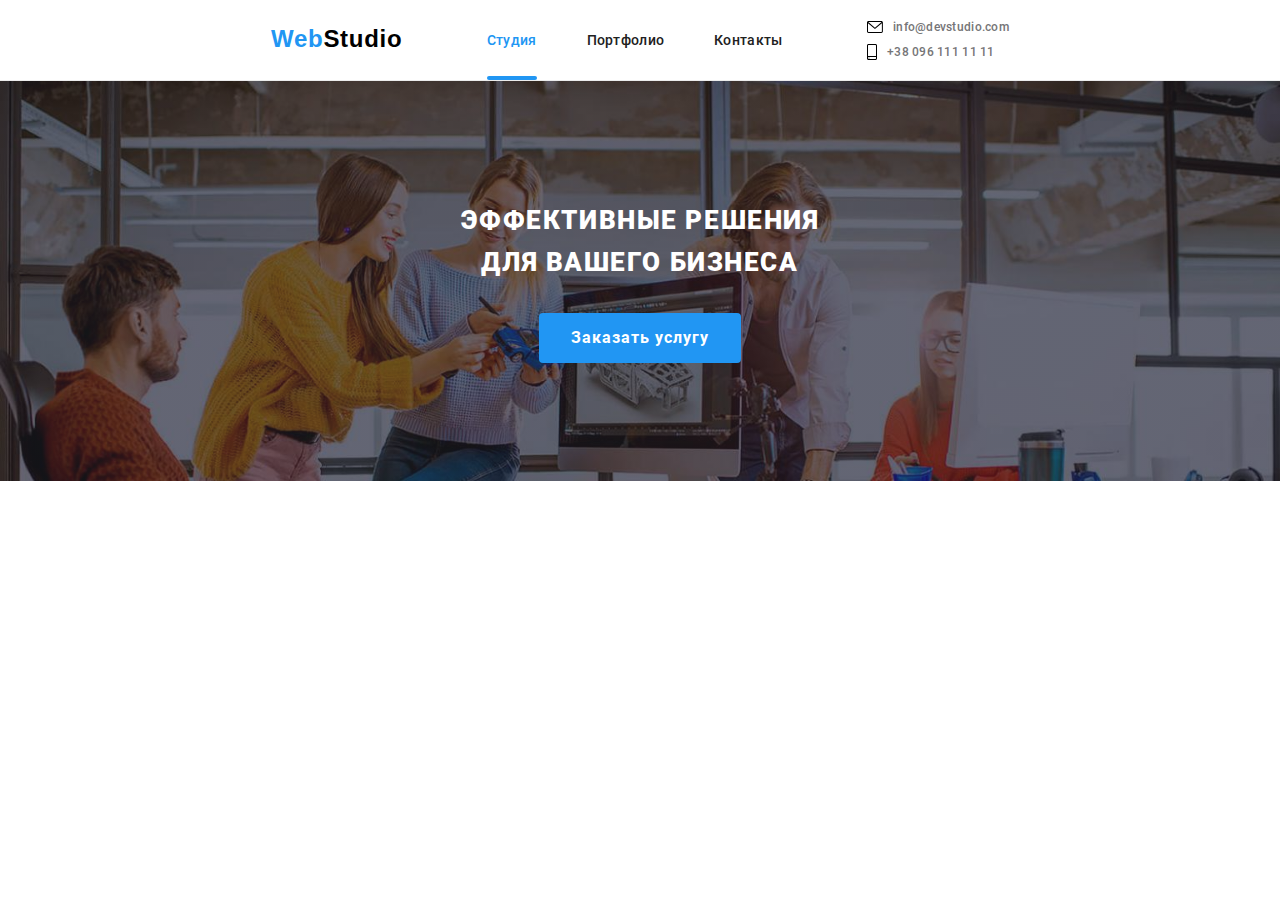
==== commit d7565a5c: "завершает адаптив хедер" ====
--- a/index.html
+++ b/index.html
@@ -22,11 +22,9 @@
 
   <header class="header">
     <div class="container header_container">
+      <a class="logo logo--head" href="./index.html" title="Возврат на главную страницу"><span
+          class="logo logo--left-color">Web</span>Studio</a>
       <nav class="nav">
-        <div class="logo-item">
-          <a class="logo logo--head" href="./index.html" title="Возврат на главную страницу"><span
-              class="logo logo--left-color">Web</span>Studio</a>
-        </div>
         <ul class="nav__list">
           <li class="nav__list-item">
             <a class="nav__list-link" href="./index.html" target="_blank">Cтудия</a>
@@ -62,9 +60,9 @@
           </svg>
         </button>
         <ul class="mobile-nav">
-          <li class="mobile-nav__item"><a href="">Студия</a></li>
-          <li class="mobile-nav__item"><a href="">Портфолио</a></li>
-          <li class="mobile-nav__item"><a href="">Контакты</a></li>
+          <li class="mobile-nav__item"><a class="mobile-nav__link" href="">Студия</a></li>
+          <li class="mobile-nav__item"><a class="mobile-nav__link" href="">Портфолио</a></li>
+          <li class="mobile-nav__item"><a class="mobile-nav__link" href="">Контакты</a></li>
         </ul>
         <ul class="mobile-contact">
           <li class="mobile-contact__item">
@@ -72,7 +70,7 @@
               11</a>
           </li>
           <li class="mobile-contact__item">
-            <a class="mobile-contact__link" href="mailto:info@devstudio.com">info@devstudio.com</a>
+            <a class="mobile-contact__link mobile-contact--mail" href="mailto:info@devstudio.com">info@devstudio.com</a>
           </li>
         </ul>
         <ul class="mobile-social">
@@ -97,12 +95,12 @@
 
     <!-- Заказ услуги -->
 
-    <!-- <section class="order-service">
+    <section class="order-service">
       <div class="container order-service__container">
         <h1 class="order-service__title">Эффективные решения для вашего бизнеса</h1>
         <button class="button button--modal" type="button" data-modal-open>Заказать услугу</button>
       </div>
-    </section> -->
+    </section>
 
     <!-- Описание преимуществ -->
 
--- a/css/main.min.css
+++ b/css/main.min.css
@@ -1,3 +1,3 @@
 /*! modern-normalize v1.0.0 | MIT License | https://github.com/sindresorhus/modern-normalize */*,*::before,*::after{box-sizing:border-box}:root{-moz-tab-size:4;tab-size:4}html{line-height:1.15;-webkit-text-size-adjust:100%}body{margin:0}body{font-family:system-ui,-apple-system,"Segoe UI",Roboto,Helvetica,Arial,sans-serif,"Apple Color Emoji","Segoe UI Emoji"}hr{height:0;color:inherit}abbr[title]{text-decoration:underline dotted}b,strong{font-weight:bolder}code,kbd,samp,pre{font-family:ui-monospace, SFMono-Regular, Consolas, "Liberation Mono", Menlo,- monospace;font-size:1em}small{font-size:80%}sub,sup{font-size:75%;line-height:0;position:relative;vertical-align:baseline}sub{bottom:-0.25em}sup{top:-0.5em}table{text-indent:0;border-color:inherit}button,input,optgroup,select,textarea{font-family:inherit;font-size:100%;line-height:1.15;margin:0}button,select{text-transform:none}button,[type="button"],[type="reset"],[type="submit"]{-webkit-appearance:button}::-moz-focus-inner{border-style:none;padding:0}:-moz-focusring{outline:1px dotted ButtonText}:-moz-ui-invalid{box-shadow:none}legend{padding:0}progress{vertical-align:baseline}::-webkit-inner-spin-button,::-webkit-outer-spin-button{height:auto}[type="search"]{-webkit-appearance:textfield;outline-offset:-2px}::-webkit-search-decoration{-webkit-appearance:none}::-webkit-file-upload-button{-webkit-appearance:button;font:inherit}summary{display:list-item}@font-face{font-family:"Roboto";font-style:normal;font-weight:300;src:url("../fonts/roboto-v20-latin_cyrillic-300.eot");src:local(""),url("../fonts/roboto-v20-latin_cyrillic-300.eot?#iefix") format("embedded-opentype"),url("../fonts/roboto-v20-latin_cyrillic-300.woff2") format("woff2"),url("../fonts/roboto-v20-latin_cyrillic-300.woff") format("woff"),url("../fonts/roboto-v20-latin_cyrillic-300.ttf") format("truetype"),url("../fonts/roboto-v20-latin_cyrillic-300.svg#Roboto") format("svg")}@font-face{font-family:"Roboto";font-style:italic;font-weight:300;src:url("../fonts/roboto-v20-latin_cyrillic-300italic.eot");src:local(""),url("../fonts/roboto-v20-latin_cyrillic-300italic.eot?#iefix") format("embedded-opentype"),url("../fonts/roboto-v20-latin_cyrillic-300italic.woff2") format("woff2"),url("../fonts/roboto-v20-latin_cyrillic-300italic.woff") format("woff"),url("../fonts/roboto-v20-latin_cyrillic-300italic.ttf") format("truetype"),url("../fonts/roboto-v20-latin_cyrillic-300italic.svg#Roboto") format("svg")}@font-face{font-family:"Roboto";font-style:normal;font-weight:400;src:url("../fonts/roboto-v20-latin_cyrillic-regular.eot");src:local(""),url("../fonts/roboto-v20-latin_cyrillic-regular.eot?#iefix") format("embedded-opentype"),url("../fonts/roboto-v20-latin_cyrillic-regular.woff2") format("woff2"),url("../fonts/roboto-v20-latin_cyrillic-regular.woff") format("woff"),url("../fonts/roboto-v20-latin_cyrillic-regular.ttf") format("truetype"),url("../fonts/roboto-v20-latin_cyrillic-regular.svg#Roboto") format("svg")}@font-face{font-family:"Roboto";font-style:italic;font-weight:400;src:url("../fonts/roboto-v20-latin_cyrillic-italic.eot");src:local(""),url("../fonts/roboto-v20-latin_cyrillic-italic.eot?#iefix") format("embedded-opentype"),url("../fonts/roboto-v20-latin_cyrillic-italic.woff2") format("woff2"),url("../fonts/roboto-v20-latin_cyrillic-italic.woff") format("woff"),url("../fonts/roboto-v20-latin_cyrillic-italic.ttf") format("truetype"),url("../fonts/roboto-v20-latin_cyrillic-italic.svg#Roboto") format("svg")}@font-face{font-family:"Roboto";font-style:normal;font-weight:500;src:url("../fonts/roboto-v20-latin_cyrillic-500.eot");src:local(""),url("../fonts/roboto-v20-latin_cyrillic-500.eot?#iefix") format("embedded-opentype"),url("../fonts/roboto-v20-latin_cyrillic-500.woff2") format("woff2"),url("../fonts/roboto-v20-latin_cyrillic-500.woff") format("woff"),url("../fonts/roboto-v20-latin_cyrillic-500.ttf") format("truetype"),url("../fonts/roboto-v20-latin_cyrillic-500.svg#Roboto") format("svg")}@font-face{font-family:"Roboto";font-style:italic;font-weight:500;src:url("../fonts/roboto-v20-latin_cyrillic-500italic.eot");src:local(""),url("../fonts/roboto-v20-latin_cyrillic-500italic.eot?#iefix") format("embedded-opentype"),url("../fonts/roboto-v20-latin_cyrillic-500italic.woff2") format("woff2"),url("../fonts/roboto-v20-latin_cyrillic-500italic.woff") format("woff"),url("../fonts/roboto-v20-latin_cyrillic-500italic.ttf") format("truetype"),url("../fonts/roboto-v20-latin_cyrillic-500italic.svg#Roboto") format("svg")}@font-face{font-family:"Roboto";font-style:normal;font-weight:700;src:url("../fonts/roboto-v20-latin_cyrillic-700.eot");src:local(""),url("../fonts/roboto-v20-latin_cyrillic-700.eot?#iefix") format("embedded-opentype"),url("../fonts/roboto-v20-latin_cyrillic-700.woff2") format("woff2"),url("../fonts/roboto-v20-latin_cyrillic-700.woff") format("woff"),url("../fonts/roboto-v20-latin_cyrillic-700.ttf") format("truetype"),url("../fonts/roboto-v20-latin_cyrillic-700.svg#Roboto") format("svg")}@font-face{font-family:"Roboto";font-style:italic;font-weight:700;src:url("../fonts/roboto-v20-latin_cyrillic-700italic.eot");src:local(""),url("../fonts/roboto-v20-latin_cyrillic-700italic.eot?#iefix") format("embedded-opentype"),url("../fonts/roboto-v20-latin_cyrillic-700italic.woff2") format("woff2"),url("../fonts/roboto-v20-latin_cyrillic-700italic.woff") format("woff"),url("../fonts/roboto-v20-latin_cyrillic-700italic.ttf") format("truetype"),url("../fonts/roboto-v20-latin_cyrillic-700italic.svg#Roboto") format("svg")}@font-face{font-family:"Roboto";font-style:normal;font-weight:900;src:url("../fonts/roboto-v20-latin_cyrillic-900.eot");src:local(""),url("../fonts/roboto-v20-latin_cyrillic-900.eot?#iefix") format("embedded-opentype"),url("../fonts/roboto-v20-latin_cyrillic-900.woff2") format("woff2"),url("../fonts/roboto-v20-latin_cyrillic-900.woff") format("woff"),url("../fonts/roboto-v20-latin_cyrillic-900.ttf") format("truetype"),url("../fonts/roboto-v20-latin_cyrillic-900.svg#Roboto") format("svg")}@font-face{font-family:"Roboto";font-style:italic;font-weight:900;src:url("../fonts/roboto-v20-latin_cyrillic-900italic.eot");src:local(""),url("../fonts/roboto-v20-latin_cyrillic-900italic.eot?#iefix") format("embedded-opentype"),url("../fonts/roboto-v20-latin_cyrillic-900italic.woff2") format("woff2"),url("../fonts/roboto-v20-latin_cyrillic-900italic.woff") format("woff"),url("../fonts/roboto-v20-latin_cyrillic-900italic.ttf") format("truetype"),url("../fonts/roboto-v20-latin_cyrillic-900italic.svg#Roboto") format("svg")}:root{--primary-black-color: #212121;--secondary-black-color: #757577;--button-color: #f5f4fa;--blue-color: #2196f3;--white-color: #ffffff;--footer-adress-color: rgba(255, 255, 255, 0.6);--icon-color: #afb1b8;--main-trans-tm-func: cubic-bezier(0.4, 0, 0.2, 1)}.visually-hidden{position:absolute !important;clip:rect(1px 1px 1px 1px);clip:rect(1px, 1px, 1px, 1px);padding:0 !important;border:0 !important;height:1px !important;width:1px !important;overflow:hidden}h1,h2,h3,h4,p{margin:0}ul{margin:0;padding:0}img{display:block;max-width:100%;height:auto}body{font-family:"Roboto", sans-serif;font-style:normal;color:var(--primary-black-color);background-color:var(--white-color)}.container{width:100%;padding-left:15px;padding-right:15px;margin:0 auto}@media screen and (min-width: 480px){.container{width:450px}}@media screen and (min-width: 768px){.container{width:738px}}@media screen and (min-width: 1200px){.container{width:1170px}}.button{display:inline-block;font-family:"Roboto", sans-serif;font-style:normal;font-weight:700;font-size:16px;line-height:1.875;letter-spacing:0.06em;border:none;border-radius:4px;color:var(--white-color);background-color:var(--blue-color)}.button--modal{padding:10px 32px}.button--submit{padding:10px 56px;transition:background-color 250ms var(--main-trans-tm-func);box-shadow:0px 4px 4px rgba(0,0,0,0.15)}.button--submit:focus,.button--submit:hover{background-color:#188ce8}.button--subscribe{display:flex;justify-content:flex-end;align-items:center;padding:10px 28px;box-shadow:0px 4px 4px rgba(0,0,0,0.15)}.icon-send{width:24px;height:24px;margin-left:10px}.button-close{position:absolute;transition:fill 250ms var(--main-trans-tm-func);top:8px;right:8px;display:flex;justify-content:center;align-items:center;width:30px;height:30px;border:1px solid var(--icon-color);border-radius:50%;background-color:var(--white-color)}.button-close:hover,.button-close:focus{fill:var(--blue-color)}.button-burger{padding:0;margin:0;background-color:transparent;border:none;display:block}.mobile-button-close{position:absolute;top:10px;right:15px;padding:0;margin:0;background-color:transparent;border:none;display:block}.subtitle{margin-bottom:50px;font-weight:700;font-size:36px;line-height:1.167;text-align:center;letter-spacing:0.03em}.social{display:flex;justify-content:space-between;list-style:none}.social__list-item{width:44px;height:44px}.social__list-link{transition:background-color 250ms var(--main-trans-tm-func),fill 250ms var(--main-trans-tm-func);width:100%;height:100%;border-radius:50%;display:flex;justify-content:center;align-items:center;fill:var(--icon-color)}.social__list-link:hover,.social__list-link:focus{background-color:var(--blue-color);fill:var(--white-color)}.social__list-icon{width:20px;height:20px}.social__list-item--margin:not(:last-child){margin-right:10px}.social__list-link--color{background-color:rgba(255,255,255,0.1);fill:var(--white-color)}.logo{font-family:"Raleway", sans-serif;font-weight:700;font-size:24px;line-height:1.192;letter-spacing:0.03em;text-decoration:none;display:inline-block}.logo--head{padding-top:16px;padding-bottom:16px;color:#000000}.logo--left-color{color:var(--blue-color)}.logo--footer{color:var(--white-color)}.subscription{margin-left:auto;padding-top:12px}.subscription__title{font-weight:700;font-size:14px;line-height:1.142;letter-spacing:0.03em;text-transform:uppercase;color:var(--white-color);margin-bottom:20px}.subscription__form{display:flex}.subscription__input{width:358px;height:50px;padding:16px;font-weight:400;font-size:16px;line-height:1.25;letter-spacing:0.03em;color:var(--footer-adress-color);background-color:inherit;border:1px solid rgba(255,255,255,0.3);box-shadow:0px 4px 4px rgba(0,0,0,0.15);border-radius:4px;margin-right:12px}.filter{padding:93px 0}.filter__selector{display:flex;justify-content:center;margin-bottom:50px;list-style:none}.filter__selector-item:not(:last-child){margin-right:8px}.filter__selector-button{display:inline-block;transition:color 250ms var(--main-trans-tm-func),background-color 250ms var(--main-trans-tm-func),box-shadow 250ms var(--main-trans-tm-func);border-radius:4px;border:none;min-width:auto;padding:6px 22px;font-family:inherit;font-style:inherit;font-weight:500;font-size:16px;line-height:1.625;letter-spacing:0.03em;color:inherit;background-color:var(--button-color)}.filter__selector-button:focus,.filter__selector-button:hover{color:var(--white-color);background-color:var(--blue-color);box-shadow:0px 3px 1px rgba(0,0,0,0.1),0px 1px 2px rgba(0,0,0,0.08),0px 2px 2px rgba(0,0,0,0.12)}.header{padding-top:0px;padding-bottom:0px}.header_container{position:relative;display:flex;justify-content:space-between}.nav__list{display:none}.contact{display:none}.mobile-menu{position:absolute;background-color:var(--secondary-black-color);height:796px;top:0;left:0;width:100%;pointer-events:none;padding-left:40px;padding-top:48px;transform:translateY(-100%);transition:transform 500ms var(--main-trans-tm-func)}.mobile-nav{margin-bottom:100px}.mobile-menu.is-open{transform:translateY(0%)}.order-service{max-width:1600px;min-height:600px;margin:0 auto;background-image:linear-gradient(rgba(47,48,58,0.4), rgba(47,48,58,0.4)),url(../img/img-background.jpg);background-repeat:no-repeat;background-size:cover;background-color:#c4c4c4;padding-bottom:200px}.order-service__container{text-align:center;padding-left:252px;padding-right:252px;padding-top:200px}.order-service__title{margin-bottom:30px;font-weight:900;font-size:44px;line-height:1.364;letter-spacing:0.06em;color:var(--white-color);text-transform:uppercase}.advantage{padding:94px 0}.advantage__list{display:flex;list-style:none}.advantage__list-item:not(:last-child){margin-right:30px}.advantage__list-icon-box{margin-bottom:30px;padding:25px 100px;background-color:var(--button-color)}.advantage__list-title{margin-bottom:10px;font-weight:700;font-size:14px;line-height:1.143;letter-spacing:0.03em;text-transform:uppercase}.advantage__list-description{font-weight:400;font-size:14px;line-height:1.715;letter-spacing:0.03em;color:var(--secondary-black-color)}.work{padding-bottom:94px}.work__list{display:flex;list-style:none}.work__list-item{position:relative}.work__list-item:not(:last-child){margin-right:30px}.work__list-item .work__list-label{position:absolute;bottom:0;padding:27px 0;width:100%;font-size:14px;line-height:1.143;font-weight:700;letter-spacing:0.03em;text-align:center;text-transform:uppercase;background:rgba(47,48,58,0.8);color:#fff}.team{padding:94px 0;background-color:var(--button-color)}.team__list{display:flex;list-style:none}.team__list-staff-card{background:var(--white-color);box-shadow:0px 1px 3px rgba(0,0,0,0.12),0px 1px 1px rgba(0,0,0,0.14),0px 2px 1px rgba(0,0,0,0.2);border-radius:0px 0px 4px 4px}.team__list-staff-card:not(:last-child){margin-right:30px}.team__list-staff-card .team__list-staff-info{padding:30px 32px;text-align:center}.team__list-staff-name{margin-bottom:10px;font-weight:500;font-size:16px;line-height:1.185;letter-spacing:0.03em}.team__list-staff-function{margin-bottom:16px;font-size:16px;line-height:1.185;letter-spacing:0.03em;font-weight:400;color:var(--secondary-black-color)}.regular-customers{padding:94px 0}.regular-customers__list{display:flex;justify-content:space-between;list-style:none}.rugular-customers__list-item{width:170px;height:90px}.regular-customers__list-link{display:flex;justify-content:center;align-items:center;width:100%;height:100%;transition:border-color 250ms var(--main-trans-tm-func),fill 250ms var(--main-trans-tm-func);border:1px solid var(--icon-color);border-radius:4px;fill:var(--icon-color)}.regular-customers__list-link:hover,.regular-customers__list-link:focus{border-color:var(--blue-color);fill:var(--blue-color)}.project{display:flex;flex-wrap:wrap;list-style:none;margin:-15px}.project__list-item{background:#ffffff;margin:15px}.project__list-link{transform:scale(1);transition:box-shadow 250ms var(--main-trans-tm-func),transform 250ms var(--main-trans-tm-func);position:relative;overflow:hidden;display:block;text-decoration:none;outline:1px solid #eeeeee;color:inherit}.project__list-link:hover,.project__list-link:focus{transform:scale(1.1);box-shadow:0px 1px 1px rgba(0,0,0,0.12),0px 4px 4px rgba(0,0,0,0.06),1px 4px 6px rgba(0,0,0,0.16)}.project__list-link:hover .project__overlay,.project__list-link:hover .project__overlay,.project__list-link:focus .project__overlay,.project__list-link:focus .project__overlay{transform:translateY(0%) rotateZ(360deg)}.project__about{overflow:hidden;padding:20px 20px}.project__name{margin-bottom:4px;font-weight:700;font-size:18px;line-height:2;letter-spacing:0.06em}.project__description{font-weight:400;font-size:16px;line-height:30px;letter-spacing:0.03em;color:var(--secondary-black-color)}.project__overlay-block{position:relative;overflow:hidden;max-width:370px}.project__overlay{position:absolute;transform:translateY(101%) rotateZ(180deg);bottom:0;width:100%;height:100%;transition:transform 250ms var(--main-trans-tm-func);padding:63px 24px;font-size:18px;font-weight:400;line-height:1.56;letter-spacing:0.03em;color:var(--white-color);background-color:rgba(33,150,243,0.9)}.footer{padding:60px 0;background-color:#2f303a}.footer__container{display:flex}.address{margin-right:70px;font-style:inherit;font-weight:400;font-size:14px;line-height:1.714;letter-spacing:0.03em}.address__list{list-style:none}.address__list-logo-item{margin-bottom:20px}.address__list-item:not(:last-child){margin-bottom:9px}.address__list-link{text-decoration:none;color:var(--footer-adress-color)}.address__list-link--color{color:var(--white-color)}.social-section{padding-top:12px}.social-section__title{margin-bottom:20px;font-weight:700;font-size:14px;line-height:1.143;letter-spacing:0.03em;text-transform:uppercase;color:var(--white-color)}.backdrop{position:fixed;transition:opacity 250ms var(--main-trans-tm-func);min-width:100%;min-height:100%;left:0;top:0;background-color:rgba(0,0,0,0.3)}.modal{position:absolute;left:50%;top:50%;transform:translate(-50%, -50%) scale(1);transition:transform 250ms var(--main-trans-tm-func);width:528px;height:581px;padding:40px;background-color:var(--white-color)}.backdrop--is-hidden{opacity:0;pointer-events:none}.form{display:flex;flex-direction:column;align-items:center}.modal__title{font-weight:700;font-size:20px;line-height:1.15;text-align:center;letter-spacing:0.03em;color:#212121;margin-bottom:12px}.form__label{width:100%;margin-bottom:10px}.form__label--margin{margin-bottom:20px}.form__input-title{display:block;margin-bottom:4px;font-weight:400;font-size:12px;line-height:1.167;letter-spacing:0.01em;color:var(--secondary-black-color)}.form__input-field{position:relative;display:block}.form__input{display:block;width:100%;height:40px;padding:0 42px;border:1px solid rgba(33,33,33,0.2);border-radius:4px;font-weight:400;font-size:12px;line-height:1.167;letter-spacing:0.01em;color:var(--secondary-black-color);transition:border-color 250ms var(--main-trans-tm-func)}.form__input::placeholder{color:rgba(117,117,117,0.5)}.form__input:focus,.form__input:not(:placeholder-shown){border-color:var(--blue-color);outline:none}.form__input:focus+.form__input-icon,.form__input:focus+.form__input-icon,.form__input:not(:placeholder-shown)+.form__input-icon,.form__input:not(:placeholder-shown)+.form__input-icon{fill:var(--blue-color)}.form__input:invalid:required{background-color:rgba(255,0,0,0.2)}.form__input:invalid{background-color:rgba(255,0,0,0.2)}.form__input--textaria{resize:none;height:120px;padding:12px 16px}.form__input-icon{display:block;position:absolute;top:50%;left:12px;width:18px;height:18px;transform:translateY(-50%);transition:fill 250ms var(--main-trans-tm-func)}.agreement{display:flex;align-items:center;justify-content:center;margin-bottom:30px}.agreement__check-cust{width:16px;height:15px;background-image:url(../img/icon-off-check.svg);margin-right:7px}.agreement__check:checked+.agreement__check-cust{background-image:url(../img/icon-check.svg)}.agreement__check:focus+.agreement__check-cust{box-shadow:0 0 0 2px var(--blue-color)}.agreement__text{font-weight:400;font-size:14px;line-height:1.71;letter-spacing:0.03em;color:var(--secondary-black-color)}.agreement__text-link{color:var(--blue-color)}
+ monospace;font-size:1em}small{font-size:80%}sub,sup{font-size:75%;line-height:0;position:relative;vertical-align:baseline}sub{bottom:-0.25em}sup{top:-0.5em}table{text-indent:0;border-color:inherit}button,input,optgroup,select,textarea{font-family:inherit;font-size:100%;line-height:1.15;margin:0}button,select{text-transform:none}button,[type="button"],[type="reset"],[type="submit"]{-webkit-appearance:button}::-moz-focus-inner{border-style:none;padding:0}:-moz-focusring{outline:1px dotted ButtonText}:-moz-ui-invalid{box-shadow:none}legend{padding:0}progress{vertical-align:baseline}::-webkit-inner-spin-button,::-webkit-outer-spin-button{height:auto}[type="search"]{-webkit-appearance:textfield;outline-offset:-2px}::-webkit-search-decoration{-webkit-appearance:none}::-webkit-file-upload-button{-webkit-appearance:button;font:inherit}summary{display:list-item}@font-face{font-family:"Roboto";font-style:normal;font-weight:300;src:url("../fonts/roboto-v20-latin_cyrillic-300.eot");src:local(""),url("../fonts/roboto-v20-latin_cyrillic-300.eot?#iefix") format("embedded-opentype"),url("../fonts/roboto-v20-latin_cyrillic-300.woff2") format("woff2"),url("../fonts/roboto-v20-latin_cyrillic-300.woff") format("woff"),url("../fonts/roboto-v20-latin_cyrillic-300.ttf") format("truetype"),url("../fonts/roboto-v20-latin_cyrillic-300.svg#Roboto") format("svg")}@font-face{font-family:"Roboto";font-style:italic;font-weight:300;src:url("../fonts/roboto-v20-latin_cyrillic-300italic.eot");src:local(""),url("../fonts/roboto-v20-latin_cyrillic-300italic.eot?#iefix") format("embedded-opentype"),url("../fonts/roboto-v20-latin_cyrillic-300italic.woff2") format("woff2"),url("../fonts/roboto-v20-latin_cyrillic-300italic.woff") format("woff"),url("../fonts/roboto-v20-latin_cyrillic-300italic.ttf") format("truetype"),url("../fonts/roboto-v20-latin_cyrillic-300italic.svg#Roboto") format("svg")}@font-face{font-family:"Roboto";font-style:normal;font-weight:400;src:url("../fonts/roboto-v20-latin_cyrillic-regular.eot");src:local(""),url("../fonts/roboto-v20-latin_cyrillic-regular.eot?#iefix") format("embedded-opentype"),url("../fonts/roboto-v20-latin_cyrillic-regular.woff2") format("woff2"),url("../fonts/roboto-v20-latin_cyrillic-regular.woff") format("woff"),url("../fonts/roboto-v20-latin_cyrillic-regular.ttf") format("truetype"),url("../fonts/roboto-v20-latin_cyrillic-regular.svg#Roboto") format("svg")}@font-face{font-family:"Roboto";font-style:italic;font-weight:400;src:url("../fonts/roboto-v20-latin_cyrillic-italic.eot");src:local(""),url("../fonts/roboto-v20-latin_cyrillic-italic.eot?#iefix") format("embedded-opentype"),url("../fonts/roboto-v20-latin_cyrillic-italic.woff2") format("woff2"),url("../fonts/roboto-v20-latin_cyrillic-italic.woff") format("woff"),url("../fonts/roboto-v20-latin_cyrillic-italic.ttf") format("truetype"),url("../fonts/roboto-v20-latin_cyrillic-italic.svg#Roboto") format("svg")}@font-face{font-family:"Roboto";font-style:normal;font-weight:500;src:url("../fonts/roboto-v20-latin_cyrillic-500.eot");src:local(""),url("../fonts/roboto-v20-latin_cyrillic-500.eot?#iefix") format("embedded-opentype"),url("../fonts/roboto-v20-latin_cyrillic-500.woff2") format("woff2"),url("../fonts/roboto-v20-latin_cyrillic-500.woff") format("woff"),url("../fonts/roboto-v20-latin_cyrillic-500.ttf") format("truetype"),url("../fonts/roboto-v20-latin_cyrillic-500.svg#Roboto") format("svg")}@font-face{font-family:"Roboto";font-style:italic;font-weight:500;src:url("../fonts/roboto-v20-latin_cyrillic-500italic.eot");src:local(""),url("../fonts/roboto-v20-latin_cyrillic-500italic.eot?#iefix") format("embedded-opentype"),url("../fonts/roboto-v20-latin_cyrillic-500italic.woff2") format("woff2"),url("../fonts/roboto-v20-latin_cyrillic-500italic.woff") format("woff"),url("../fonts/roboto-v20-latin_cyrillic-500italic.ttf") format("truetype"),url("../fonts/roboto-v20-latin_cyrillic-500italic.svg#Roboto") format("svg")}@font-face{font-family:"Roboto";font-style:normal;font-weight:700;src:url("../fonts/roboto-v20-latin_cyrillic-700.eot");src:local(""),url("../fonts/roboto-v20-latin_cyrillic-700.eot?#iefix") format("embedded-opentype"),url("../fonts/roboto-v20-latin_cyrillic-700.woff2") format("woff2"),url("../fonts/roboto-v20-latin_cyrillic-700.woff") format("woff"),url("../fonts/roboto-v20-latin_cyrillic-700.ttf") format("truetype"),url("../fonts/roboto-v20-latin_cyrillic-700.svg#Roboto") format("svg")}@font-face{font-family:"Roboto";font-style:italic;font-weight:700;src:url("../fonts/roboto-v20-latin_cyrillic-700italic.eot");src:local(""),url("../fonts/roboto-v20-latin_cyrillic-700italic.eot?#iefix") format("embedded-opentype"),url("../fonts/roboto-v20-latin_cyrillic-700italic.woff2") format("woff2"),url("../fonts/roboto-v20-latin_cyrillic-700italic.woff") format("woff"),url("../fonts/roboto-v20-latin_cyrillic-700italic.ttf") format("truetype"),url("../fonts/roboto-v20-latin_cyrillic-700italic.svg#Roboto") format("svg")}@font-face{font-family:"Roboto";font-style:normal;font-weight:900;src:url("../fonts/roboto-v20-latin_cyrillic-900.eot");src:local(""),url("../fonts/roboto-v20-latin_cyrillic-900.eot?#iefix") format("embedded-opentype"),url("../fonts/roboto-v20-latin_cyrillic-900.woff2") format("woff2"),url("../fonts/roboto-v20-latin_cyrillic-900.woff") format("woff"),url("../fonts/roboto-v20-latin_cyrillic-900.ttf") format("truetype"),url("../fonts/roboto-v20-latin_cyrillic-900.svg#Roboto") format("svg")}@font-face{font-family:"Roboto";font-style:italic;font-weight:900;src:url("../fonts/roboto-v20-latin_cyrillic-900italic.eot");src:local(""),url("../fonts/roboto-v20-latin_cyrillic-900italic.eot?#iefix") format("embedded-opentype"),url("../fonts/roboto-v20-latin_cyrillic-900italic.woff2") format("woff2"),url("../fonts/roboto-v20-latin_cyrillic-900italic.woff") format("woff"),url("../fonts/roboto-v20-latin_cyrillic-900italic.ttf") format("truetype"),url("../fonts/roboto-v20-latin_cyrillic-900italic.svg#Roboto") format("svg")}:root{--primary-black-color: #212121;--secondary-black-color: #757577;--button-color: #f5f4fa;--blue-color: #2196f3;--white-color: #ffffff;--footer-adress-color: rgba(255, 255, 255, 0.6);--icon-color: #afb1b8;--main-trans-tm-func: cubic-bezier(0.4, 0, 0.2, 1)}.visually-hidden{position:absolute !important;clip:rect(1px 1px 1px 1px);clip:rect(1px, 1px, 1px, 1px);padding:0 !important;border:0 !important;height:1px !important;width:1px !important;overflow:hidden}h1,h2,h3,h4,p{margin:0}ul{margin:0;padding:0}img{display:block;max-width:100%;height:auto}body{font-family:"Roboto", sans-serif;font-style:normal;color:var(--primary-black-color);background-color:var(--white-color)}.container{width:100%;padding-left:15px;padding-right:15px;margin:0 auto}@media screen and (min-width: 480px){.container{width:480px}}@media screen and (min-width: 768px){.container{width:768px}}@media screen and (min-width: 1600px){.container{width:1600px}}.button{display:inline-block;font-family:"Roboto", sans-serif;font-style:normal;font-weight:700;font-size:16px;line-height:1.875;letter-spacing:0.06em;border:none;border-radius:4px;color:var(--white-color);background-color:var(--blue-color)}.button--modal{padding:10px 32px}.button--submit{padding:10px 56px;transition:background-color 250ms var(--main-trans-tm-func);box-shadow:0px 4px 4px rgba(0,0,0,0.15)}.button--submit:focus,.button--submit:hover{background-color:#188ce8}.button--subscribe{display:flex;justify-content:flex-end;align-items:center;padding:10px 28px;box-shadow:0px 4px 4px rgba(0,0,0,0.15)}.icon-send{width:24px;height:24px;margin-left:10px}.button-close{position:absolute;transition:fill 250ms var(--main-trans-tm-func);top:8px;right:8px;display:flex;justify-content:center;align-items:center;width:30px;height:30px;border:1px solid var(--icon-color);border-radius:50%;background-color:var(--white-color)}.button-close:hover,.button-close:focus{fill:var(--blue-color)}.button-burger{padding:0;margin:0;background-color:transparent;border:none;display:block}.button-burger:hover,.button-burger:focus{fill:var(--blue-color)}.mobile-button-close{position:absolute;top:10px;right:15px;padding:0;margin:0;background-color:transparent;border:none;display:block}.mobile-button-close:hover,.mobile-button-close:focus{fill:var(--blue-color)}.subtitle{margin-bottom:50px;font-weight:700;font-size:36px;line-height:1.167;text-align:center;letter-spacing:0.03em}.social{display:flex;justify-content:space-between;list-style:none}.social__list-item{width:44px;height:44px}.social__list-link{transition:background-color 250ms var(--main-trans-tm-func),fill 250ms var(--main-trans-tm-func);width:100%;height:100%;border-radius:50%;display:flex;justify-content:center;align-items:center;fill:var(--icon-color)}.social__list-link:hover,.social__list-link:focus{background-color:var(--blue-color);fill:var(--white-color)}.social__list-icon{width:20px;height:20px}.social__list-item--margin:not(:last-child){margin-right:10px}.social__list-link--color{background-color:rgba(255,255,255,0.1);fill:var(--white-color)}.logo{font-family:"Raleway", sans-serif;font-weight:700;font-size:24px;line-height:1.192;letter-spacing:0.03em;text-decoration:none;display:inline-block}@media screen and (min-width: 1600px){.logo{font-size:26px}}.logo--head{padding-top:16px;padding-bottom:16px;color:#000000}@media screen and (min-width: 768px){.logo--head{padding-top:24px;padding-bottom:25px}}.logo--left-color{color:var(--blue-color)}.logo--footer{color:var(--white-color)}.subscription{margin-left:auto;padding-top:12px}.subscription__title{font-weight:700;font-size:14px;line-height:1.142;letter-spacing:0.03em;text-transform:uppercase;color:var(--white-color);margin-bottom:20px}.subscription__form{display:flex}.subscription__input{width:358px;height:50px;padding:16px;font-weight:400;font-size:16px;line-height:1.25;letter-spacing:0.03em;color:var(--footer-adress-color);background-color:inherit;border:1px solid rgba(255,255,255,0.3);box-shadow:0px 4px 4px rgba(0,0,0,0.15);border-radius:4px;margin-right:12px}.filter{padding:93px 0}.filter__selector{display:flex;justify-content:center;margin-bottom:50px;list-style:none}.filter__selector-item:not(:last-child){margin-right:8px}.filter__selector-button{display:inline-block;transition:color 250ms var(--main-trans-tm-func),background-color 250ms var(--main-trans-tm-func),box-shadow 250ms var(--main-trans-tm-func);border-radius:4px;border:none;min-width:auto;padding:6px 22px;font-family:inherit;font-style:inherit;font-weight:500;font-size:16px;line-height:1.625;letter-spacing:0.03em;color:inherit;background-color:var(--button-color)}.filter__selector-button:focus,.filter__selector-button:hover{color:var(--white-color);background-color:var(--blue-color);box-shadow:0px 3px 1px rgba(0,0,0,0.1),0px 1px 2px rgba(0,0,0,0.08),0px 2px 2px rgba(0,0,0,0.12)}.header{border-bottom:1px solid #ececec}@media screen and (min-width: 768px){.header{font-weight:500;font-size:14px;line-height:1.143;letter-spacing:0.02em}.header .mobile-menu,.header .button-burger{display:none}}.header_container{display:flex;justify-content:space-between;align-items:center;position:relative}@media screen and (min-width: 1600px){.header_container{justify-content:flex-start;padding-left:215px}}.mobile-menu{position:absolute;background-color:var(--white-color);height:100vh;top:0;left:0;width:100%;padding-left:40px;padding-top:48px;transform:translateY(-100%);transition:transform 500ms var(--main-trans-tm-func)}.mobile-nav{padding-bottom:302px;list-style:none}.mobile-nav__item:not(:last-child){margin-bottom:32px}.mobile-nav__link{text-decoration:none;font-weight:500;font-size:40px;line-height:1.175;letter-spacing:0.02em;color:var(--black-color)}.mobile-nav__link:hover,.mobile-nav__link:focus{color:var(--blue-color)}.mobile-contact{list-style:none;padding-bottom:64px}.mobile-contact__item:not(:last-child){margin-bottom:32px}.mobile-contact__link{color:var(--blue-color);text-decoration:none;font-weight:500;font-size:34px;line-height:1.176;letter-spacing:0.02em}.mobile-contact--mail{color:var(--secondary-black-color);font-size:24px;line-height:1.167}.mobile-menu.is-open{transform:translateY(0%)}.mobile-social{display:flex;list-style:none}.mobile-social__item:not(:last-child){margin-right:20px;position:relative}.mobile-social__item:not(:last-child)::after{position:absolute;height:22px;width:1px;content:" ";background-color:var(--secondary-black-color);right:-10px}.mobile-social__link{text-decoration:none;font-weight:500;font-size:18px;line-height:1.22;letter-spacing:0.02em;color:var(--blue-color)}.nav__list{display:none}@media screen and (min-width: 768px){.nav__list{display:flex;align-items:center;list-style:none}}@media screen and (min-width: 1600px){.nav__list{padding-left:93px}}@media screen and (min-width: 768px){.nav__list-item:not(:last-child){margin-right:50px}}.nav__list-link{position:relative;transition:color 250ms var(--main-trans-tm-func);display:block;padding:32px 0;text-decoration:none;color:var(--blue-color);overflow:hidden}.nav__list-link::after{position:absolute;bottom:0;transition:transform 250ms var(--main-trans-tm-func);display:block;content:"";width:100%;height:4px;border-radius:2px;background-color:var(--blue-color)}.nav__list-link:hover,.nav__list-link:focus{color:var(--blue-color)}.nav__list-link--visual{color:var(--primary-black-color)}.nav__list-link--visual::after{transform:translateY(100%)}.nav__list-link--visual:hover:after,.nav__list-link--visual:focus:after{transform:translateY(0%)}.contact{display:none}@media screen and (min-width: 768px){.contact{display:block;list-style:none;font-size:12px;line-height:1.167}}@media screen and (min-width: 1600px){.contact{display:flex;align-items:center;justify-content:center;padding-left:305px;font-size:14px;line-height:1.143}}@media screen and (min-width: 768px){.contact__list-item:nth-child(1){margin-bottom:10px}}@media screen and (min-width: 1600px){.contact__list-item:nth-child(1){margin-right:30px;margin-bottom:0}}.contact__list-link{display:flex;align-items:center;transition:color 250ms var(--main-trans-tm-func),fill 250ms var(--main-trans-tm-func);text-decoration:none;color:var(--secondary-black-color)}@media screen and (min-width: 1600px){.contact__list-link{padding:30px 0}}.contact__list-link:hover,.contact__list-link:focus{color:var(--blue-color);fill:var(--blue-color)}.contact__list-icon{margin-right:10px}.order-service{max-width:1600px;min-height:400px;margin:auto;background-image:linear-gradient(rgba(47,48,58,0.4), rgba(47,48,58,0.4)),url(../img/Hero-mobile.jpg);background-repeat:no-repeat;background-size:cover;background-color:#c4c4c4;padding-bottom:60px}@media screen and (min-width: 1600px){.order-service{min-height:600px}}@media screen and (min-device-pixel-ratio: 2), screen and (min-resolution: 192dpi), screen and (min-resolution: 2dppx){.order-service{background-image:linear-gradient(rgba(47,48,58,0.4), rgba(47,48,58,0.4)),url(../img/Hero-mobile@2x.jpg)}}@media screen and (min-width: 768px){.order-service{background-image:linear-gradient(rgba(47,48,58,0.4), rgba(47,48,58,0.4)),url(../img/Hero-tablet.jpg)}}@media screen and (min-device-pixel-ratio: 2) and (min-width: 768px), screen and (min-resolution: 192dpi) and (min-width: 768px), screen and (min-resolution: 2dppx) and (min-width: 768px){.order-service{background-image:linear-gradient(rgba(47,48,58,0.4), rgba(47,48,58,0.4)),url(../img/Hero-tablet@2x.jpg)}}@media screen and (min-width: 1600px){.order-service{background-image:linear-gradient(rgba(47,48,58,0.4), rgba(47,48,58,0.4)),url(../img/Hero-desktop.jpg)}}@media screenand and (min-device-pixel-ratio: 2) and (min-width: 1600px), screen and (min-resolution: 192dpi) and (min-width: 1600px), screen and (min-resolution: 2dppx) and (min-width: 1600px){.order-service{background-image:linear-gradient(rgba(47,48,58,0.4), rgba(47,48,58,0.4)),url(../img/Hero-desktop@2x.jpg)}}.order-service__container{text-align:center;padding-left:60px;padding-right:60px;padding-top:118px}@media screen and (min-width: 768px){.order-service__container{padding-left:204px;padding-right:204px;padding-top:118px}}@media screen and (min-width: 1600px){.order-service__container{padding-left:452px;padding-right:452px;padding-top:200px}}.order-service__title{margin-bottom:30px;font-weight:900;font-size:26px;line-height:1.62;letter-spacing:0.06em;color:var(--white-color);text-transform:uppercase}@media screen and (min-width: 1600px){.order-service__title{font-size:44px;line-height:1.364}}.advantage{padding:94px 0}.advantage__list{display:flex;list-style:none}.advantage__list-item:not(:last-child){margin-right:30px}.advantage__list-icon-box{margin-bottom:30px;padding:25px 100px;background-color:var(--button-color)}.advantage__list-title{margin-bottom:10px;font-weight:700;font-size:14px;line-height:1.143;letter-spacing:0.03em;text-transform:uppercase}.advantage__list-description{font-weight:400;font-size:14px;line-height:1.715;letter-spacing:0.03em;color:var(--secondary-black-color)}.work{padding-bottom:94px}.work__list{display:flex;list-style:none}.work__list-item{position:relative}.work__list-item:not(:last-child){margin-right:30px}.work__list-label{position:absolute;bottom:0;padding:27px 0;width:100%;font-size:14px;line-height:1.143;font-weight:700;letter-spacing:0.03em;text-align:center;text-transform:uppercase;background:rgba(47,48,58,0.8);color:#fff}.team{padding:94px 0;background-color:var(--button-color)}.team__list{display:flex;list-style:none}.team__list-staff-card{background:var(--white-color);box-shadow:0px 1px 3px rgba(0,0,0,0.12),0px 1px 1px rgba(0,0,0,0.14),0px 2px 1px rgba(0,0,0,0.2);border-radius:0px 0px 4px 4px}.team__list-staff-card:not(:last-child){margin-right:30px}.team__list-staff-card .team__list-staff-info{padding:30px 32px;text-align:center}.team__list-staff-name{margin-bottom:10px;font-weight:500;font-size:16px;line-height:1.185;letter-spacing:0.03em}.team__list-staff-function{margin-bottom:16px;font-size:16px;line-height:1.185;letter-spacing:0.03em;font-weight:400;color:var(--secondary-black-color)}.regular-customers{padding:94px 0}.regular-customers__list{display:flex;justify-content:space-between;list-style:none}.rugular-customers__list-item{width:170px;height:90px}.regular-customers__list-link{display:flex;justify-content:center;align-items:center;width:100%;height:100%;transition:border-color 250ms var(--main-trans-tm-func),fill 250ms var(--main-trans-tm-func);border:1px solid var(--icon-color);border-radius:4px;fill:var(--icon-color)}.regular-customers__list-link:hover,.regular-customers__list-link:focus{border-color:var(--blue-color);fill:var(--blue-color)}.project{display:flex;flex-wrap:wrap;list-style:none;margin:-15px}.project__list-item{background:#ffffff;margin:15px}.project__list-link{transform:scale(1);transition:box-shadow 250ms var(--main-trans-tm-func),transform 250ms var(--main-trans-tm-func);position:relative;overflow:hidden;display:block;text-decoration:none;outline:1px solid #eeeeee;color:inherit}.project__list-link:hover,.project__list-link:focus{transform:scale(1.1);box-shadow:0px 1px 1px rgba(0,0,0,0.12),0px 4px 4px rgba(0,0,0,0.06),1px 4px 6px rgba(0,0,0,0.16)}.project__list-link:hover .project__overlay,.project__list-link:hover .project__overlay,.project__list-link:focus .project__overlay,.project__list-link:focus .project__overlay{transform:translateY(0%) rotateZ(360deg)}.project__about{overflow:hidden;padding:20px 20px}.project__name{margin-bottom:4px;font-weight:700;font-size:18px;line-height:2;letter-spacing:0.06em}.project__description{font-weight:400;font-size:16px;line-height:30px;letter-spacing:0.03em;color:var(--secondary-black-color)}.project__overlay-block{position:relative;overflow:hidden;max-width:370px}.project__overlay{position:absolute;transform:translateY(101%) rotateZ(180deg);bottom:0;width:100%;height:100%;transition:transform 250ms var(--main-trans-tm-func);padding:63px 24px;font-size:18px;font-weight:400;line-height:1.56;letter-spacing:0.03em;color:var(--white-color);background-color:rgba(33,150,243,0.9)}.footer{padding:60px 0;background-color:#2f303a}.footer__container{display:flex}.address{margin-right:70px;font-style:inherit;font-weight:400;font-size:14px;line-height:1.714;letter-spacing:0.03em}.address__list{list-style:none}.address__list-logo-item{margin-bottom:20px}.address__list-item:not(:last-child){margin-bottom:9px}.address__list-link{text-decoration:none;color:var(--footer-adress-color)}.address__list-link--color{color:var(--white-color)}.social-section{padding-top:12px}.social-section__title{margin-bottom:20px;font-weight:700;font-size:14px;line-height:1.143;letter-spacing:0.03em;text-transform:uppercase;color:var(--white-color)}.backdrop{position:fixed;transition:opacity 250ms var(--main-trans-tm-func);min-width:100%;min-height:100%;left:0;top:0;background-color:rgba(0,0,0,0.3)}.modal{position:absolute;left:50%;top:50%;transform:translate(-50%, -50%) scale(1);transition:transform 250ms var(--main-trans-tm-func);width:528px;height:581px;padding:40px;background-color:var(--white-color)}.backdrop--is-hidden{opacity:0;pointer-events:none}.form{display:flex;flex-direction:column;align-items:center}.modal__title{font-weight:700;font-size:20px;line-height:1.15;text-align:center;letter-spacing:0.03em;color:#212121;margin-bottom:12px}.form__label{width:100%;margin-bottom:10px}.form__label--margin{margin-bottom:20px}.form__input-title{display:block;margin-bottom:4px;font-weight:400;font-size:12px;line-height:1.167;letter-spacing:0.01em;color:var(--secondary-black-color)}.form__input-field{position:relative;display:block}.form__input{display:block;width:100%;height:40px;padding:0 42px;border:1px solid rgba(33,33,33,0.2);border-radius:4px;font-weight:400;font-size:12px;line-height:1.167;letter-spacing:0.01em;color:var(--secondary-black-color);transition:border-color 250ms var(--main-trans-tm-func)}.form__input::placeholder{color:rgba(117,117,117,0.5)}.form__input:focus,.form__input:not(:placeholder-shown){border-color:var(--blue-color);outline:none}.form__input:focus+.form__input-icon,.form__input:focus+.form__input-icon,.form__input:not(:placeholder-shown)+.form__input-icon,.form__input:not(:placeholder-shown)+.form__input-icon{fill:var(--blue-color)}.form__input:invalid:required{background-color:rgba(255,0,0,0.2)}.form__input:invalid{background-color:rgba(255,0,0,0.2)}.form__input--textaria{resize:none;height:120px;padding:12px 16px}.form__input-icon{display:block;position:absolute;top:50%;left:12px;width:18px;height:18px;transform:translateY(-50%);transition:fill 250ms var(--main-trans-tm-func)}.agreement{display:flex;align-items:center;justify-content:center;margin-bottom:30px}.agreement__check-cust{width:16px;height:15px;background-image:url(../img/icon-off-check.svg);margin-right:7px}.agreement__check:checked+.agreement__check-cust{background-image:url(../img/icon-check.svg)}.agreement__check:focus+.agreement__check-cust{box-shadow:0 0 0 2px var(--blue-color)}.agreement__text{font-weight:400;font-size:14px;line-height:1.71;letter-spacing:0.03em;color:var(--secondary-black-color)}.agreement__text-link{color:var(--blue-color)}
 /*# sourceMappingURL=main.min.css.map */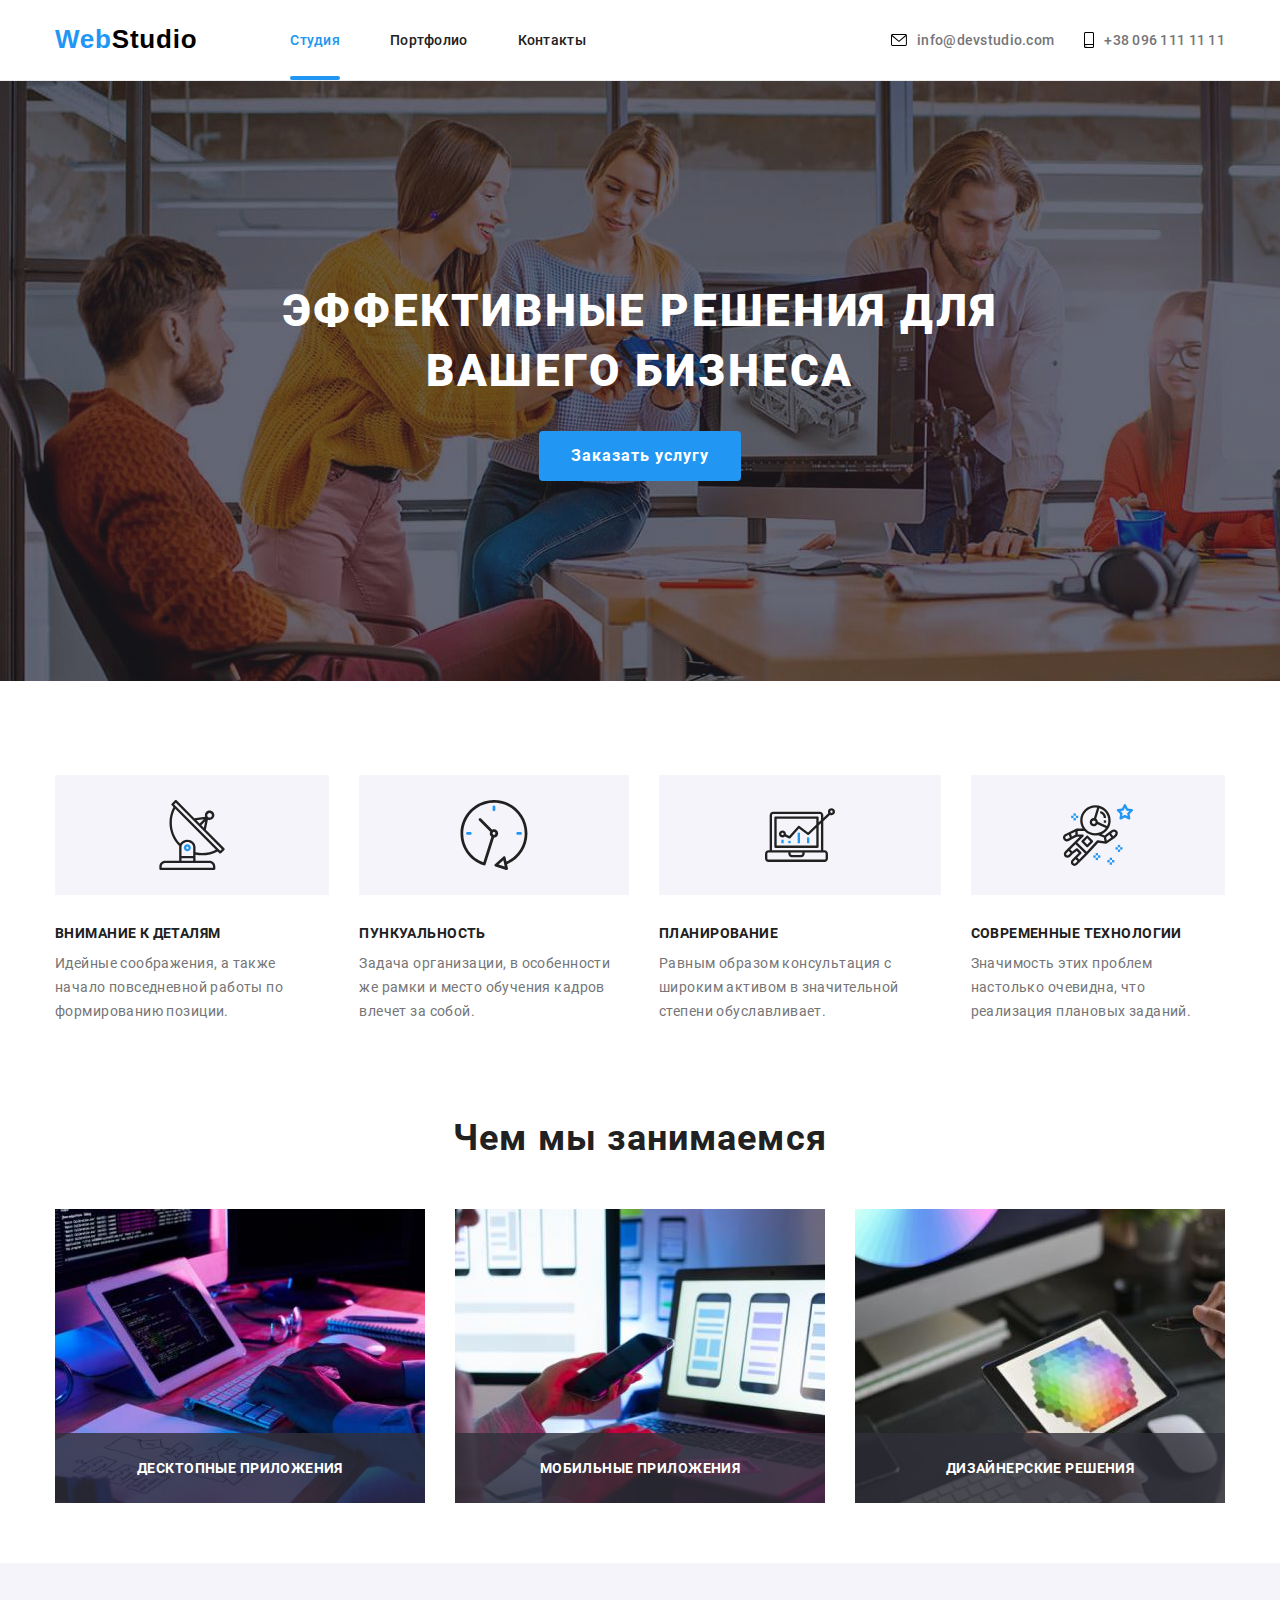
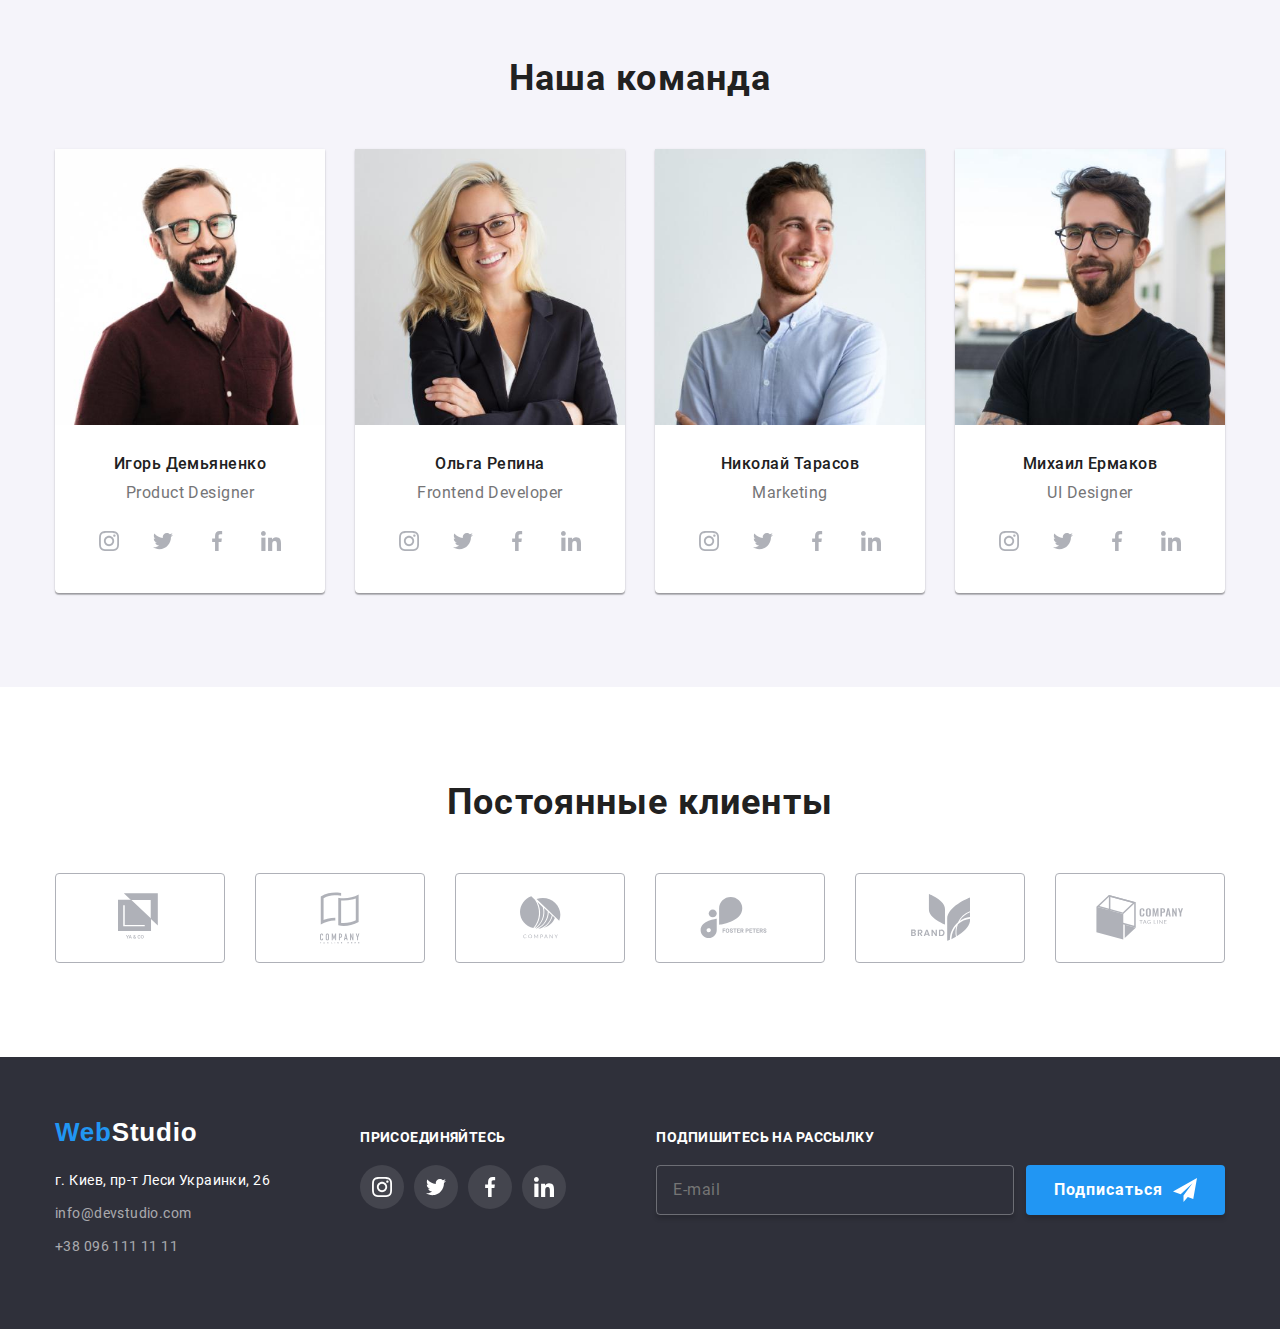
==== commit 2ce3a674: "завершает адаптив главной страницы" ====
--- a/index.html
+++ b/index.html
@@ -104,7 +104,7 @@
 
     <!-- Описание преимуществ -->
 
-    <!-- <section class="advantage">
+    <section class="advantage">
       <div class="container">
         <h2 hidden>Наши достоинства, качества, умения</h2>
         <ul class="advantage__list">
@@ -152,36 +152,61 @@
           </li>
         </ul>
       </div>
-    </section> -->
+    </section>
 
     <!-- Виды деятельности -->
 
-    <!-- <section class="work">
+    <section class="work">
       <div class="container">
         <h2 class="subtitle">Чем мы занимаемся</h2>
         <ul class="work__list">
           <li class="work__list-item">
-            <img src="./img/img-1.jpg" width="370" alt="Десктопные приложения" />
+            <picture>
+              <source srcset="./img/img-1.jpg 1x, ./img/img-1@2x.jpg 2x" media="(min-width: 1200px)">
+              <source srcset="./img/img-1.webp 1x, ./img/img-1@2x.webp 2x" media="(min-width: 1200px)" type="img/webp">
+              <img src="./img/img-1.jpg" alt="Десктопные приложения" />
+            </picture>
             <p class="work__list-label">Десктопные приложения</p>
           </li>
-          <li class="work__list-item"><img src="./img/img-2.jpg" width="370" alt="Мобильные приложения" />
+          <li class="work__list-item">
+            <picture>
+              <source srcset="./img/img-2.jpg 1x, ./img/img-2@2x.jpg 2x" media="(min-width: 1200px)">
+              <source srcset="./img/img-2.webp 1x, ./img/img-2@2x.webp 2x" media="(min-width: 1200px)" type="img/webp">
+              <img src="./img/img-2.jpg" alt="Мобильные приложения" />
+            </picture>
             <p class="work__list-label">Мобильные приложения</p>
           </li>
-          <li class="work__list-item"><img src="./img/img-3.jpg" width="370" alt="Дизайн" />
+          <li class="work__list-item">
+            <picture>
+              <source srcset="./img/img-3.jpg, ./img/img-3@2x.jpg 2x" media="(min-width: 1200px)">
+              <source srcset="./img/img-3.webp 1x, ./img/img-3@2x.webp 2x" media="(min-width: 1200px)" type="img/webp">
+              <img src="./img/img-3.jpg" alt="Дизайн" />
+            </picture>
             <p class="work__list-label">Дизайнерские решения</p>
           </li>
         </ul>
       </div>
-    </section> -->
+    </section>
 
     <!-- Информация о работниках -->
 
-    <!-- <section class="team">
+    <section class="team">
       <div class="container">
         <h2 class="subtitle">Наша команда</h2>
         <ul class="team__list">
           <li class="team__list-staff-card">
-            <img class="team__list-img-staff" src="./img/игорь-демьяненко.jpg" alt="игорь-демьяненко" />
+            <picture>
+              <source srcset="./img/igor-mobile.jpg 1x, ./img/igor-mobile@2x.jpg 2x" media="(min-width: 480px)">
+              <source srcset="./img/igor-mobile.webp 1x, ./img/igor-mobile@2x.webp 2x" media="(min-width: 480px)"
+                type="img/webp">
+              <source srcset="./img/igor-tablet.jpg 1x, ./img/igor-tablet@2x.jpg 2x" media="(min-width: 768px)">
+              <source srcset="./img/igor-tablet.webp 1x, ./img/igor-tablet@2x.webp 2x" media="(min-width: 768px)"
+                type="img/webp">
+              <source srcset="./img/igor-desktop.jpg 1x, ./img/igor-desktop@2x.jpg 2x" media="(min-width: 1200px)">
+              <source srcset="./img/igor-desktop.webp 1x, ./img/igor-desktop@2x.webp 2x" media="(min-width: 1200px)"
+                type="img/webp">
+              <img src="./img/igor-mobile.jpg" alt="игорь-демьяненко">
+            </picture>
             <div class="team__list-staff-info">
               <h3 class="team__list-staff-name">Игорь Демьяненко</h3>
               <p class="team__list-staff-function">Product Designer</p>
@@ -218,7 +243,18 @@
             </div>
           </li>
           <li class="team__list-staff-card">
-            <img class="team__list-img-staff" src="./img/ольга-репина.jpg" width="270" alt="ольга-репина" />
+            <picture>
+              <source srcset="./img/olga-mobile.jpg 1x, ./img/olga-mobile@2x.jpg 2x" media="(min-width: 480px)">
+              <source srcset="./img/olga-mobile.webp 1x, ./img/olga-mobile@2x.webp 2x" media="(min-width: 480px)"
+                type="img/webp">
+              <source srcset="./img/olga-tablet.jpg 1x, ./img/olga-tablet@2x.jpg 2x" media="(min-width: 768px)">
+              <source srcset="./img/olga-tablet.webp 1x, ./img/olga-tablet@2x.webp 2x" media="(min-width: 768px)"
+                type="img/webp">
+              <source srcset="./img/olga-desktop.jpg 1x, ./img/olga-desktop@2x.jpg 2x" media="(min-width: 1200px)">
+              <source srcset="./img/olga-desktop.webp 1x, ./img/olga-desktop@2x.webp 2x" media="(min-width: 1200px)"
+                type="img/webp">
+              <img class="team__list-img-staff" src="./img/olga-mobile.jpg" alt="ольга-репина">
+            </picture>
             <div class="team__list-staff-info">
               <h3 class="team__list-staff-name">Ольга Репина</h3>
               <p class="team__list-staff-function">Frontend Developer</p>
@@ -255,7 +291,19 @@
             </div>
           </li>
           <li class="team__list-staff-card">
-            <img class="team__list-img-staff" src="./img/николай-тарасов.jpg" width="270" alt="николай-тарасов" />
+            <picture>
+              <source srcset="./img/nikolay-mobile.jpg 1x, ./img/nikolay-mobile@2x.jpg 2x" media="(min-width: 480px)">
+              <source srcset="./img/nikolay-mobile.webp 1x, ./img/nikolay-mobile@2x.webp 2x" media="(min-width: 480px)"
+                type="img/webp">
+              <source srcset="./img/nikolay-tablet.jpg 1x, ./img/nikolay-tablet@2x.jpg 2x" media="(min-width: 768px)">
+              <source srcset="./img/nikolay-tablet.webp 1x, ./img/nikolay-tablet@2x.webp 2x" media="(min-width: 768px)"
+                type="img/webp">
+              <source srcset="./img/nikolay-desktop.jpg 1x, ./img/nikolay-desktop@2x.jpg 2x"
+                media="(min-width: 1200px)">
+              <source srcset="./img/nikolay-desktop.webp 1x, ./img/nikolay-desktop@2x.webp 2x"
+                media="(min-width: 1200px)" type="img/webp">
+              <img src="./img/nikolay-mobile.jpg" alt="николай-тарасов">
+            </picture>
             <div class="team__list-staff-info">
               <h3 class="team__list-staff-name">Николай Тарасов</h3>
               <p class="team__list-staff-function">Marketing</p>
@@ -292,7 +340,18 @@
             </div>
           </li>
           <li class="team__list-staff-card">
-            <img class="team__list-img-staff" src="./img/михаил-ермаков.jpg" width="270" alt="михаил-ермаков" />
+            <picture>
+              <source srcset="./img/mihail-mobile.jpg 1x, ./img/mihail-mobile@2x.jpg 2x" media="(min-width: 480px)">
+              <source srcset="./img/mihail-mobile.webp 1x, ./img/mihail-mobile@2x.webp 2x" media="(min-width: 480px)"
+                type="img/webp">
+              <source srcset="./img/mihail-tablet.jpg 1x, ./img/mihail-tablet@2x.jpg 2x" media="(min-width: 768px)">
+              <source srcset="./img/mihail-tablet.webp 1x, ./img/mihail-tablet@2x.webp 2x" media="(min-width: 768px)"
+                type="img/webp">
+              <source srcset="./img/mihail-desktop.jpg 1x, ./img/mihail-desktop@2x.jpg 2x" media="(min-width: 1200px)">
+              <source srcset="./img/mihail-desktop.webp 1x, ./img/mihail-desktop@2x.webp 2x" media="(min-width: 1200px)"
+                type="img/webp">
+              <img class="team__list-img-staff" src="./img/mihail-mobile.jpg" alt="михаил-ермаков">
+            </picture>
             <div class="team__list-staff-info">
               <h3 class="team__list-staff-name">Михаил Ермаков</h3>
               <p class="team__list-staff-function">UI Designer</p>
@@ -330,11 +389,11 @@
           </li>
         </ul>
       </div>
-    </section> -->
+    </section>
 
     <!-- Постоянные клиенты -->
 
-    <!-- <section class="regular-customers">
+    <section class="regular-customers">
       <div class="container">
         <h2 class="subtitle">Постоянные клиенты</h2>
         <ul class="regular-customers__list">
@@ -382,15 +441,15 @@
           </li>
         </ul>
       </div>
-    </section> -->
+    </section>
 
   </main>
 
   <!-- Адрес и контакты -->
 
-  <!-- <footer class="footer">
+  <footer class="footer">
     <div class="container footer__container">
-      <!-- <address class="address">
+      <address class="address">
         <ul class="address__list">
           <li class="address__list-logo-item">
             <a class="logo logo--footer" href="./index.html" title="Возврат на главную страницу"><span
@@ -408,14 +467,14 @@
             <a class="address__list-link" href="tel:+380961111111">+38 096 111 11 11</a>
           </li>
         </ul>
-      </address> -->
-
-  <!--Социальные сети-->
-
-  <!-- <section class="social-section">
+      </address>
+
+      <!--Социальные сети-->
+
+      <section class="social-section">
         <h2 class="social-section__title">присоединяйтесь</h2>
         <ul class="social">
-          <li class="social__list-item social__list-item--margin">
+          <li class="social__list-item">
             <a href="" class="social__list-link social__list-link--color">
               <svg class="social__list-icon">
                 <use href="./img/sprite.svg#icon-instagram"></use>
@@ -444,11 +503,11 @@
             </a>
           </li>
         </ul>
-      </section> -->
-
-  <!-- Подписка на рассылку -->
-
-  <!-- <section class="subscription">
+      </section>
+
+      <!-- Подписка на рассылку -->
+
+      <section class="subscription">
         <h2 hidden>Подписка на рассылку</h2>
         <p class="subscription__title">подпишитесь на рассылку</p>
         <form class="subscription__form">
@@ -458,8 +517,8 @@
                 <use href="./img/sprite.svg#icon-send"></use>
               </svg></span></button>
         </form>
-      </section> -->
-  </div>
+      </section>
+    </div>
   </footer>
 
   <!-- Модальное окно -->
--- a/css/main.min.css
+++ b/css/main.min.css
@@ -1,3 +1,3 @@
 /*! modern-normalize v1.0.0 | MIT License | https://github.com/sindresorhus/modern-normalize */*,*::before,*::after{box-sizing:border-box}:root{-moz-tab-size:4;tab-size:4}html{line-height:1.15;-webkit-text-size-adjust:100%}body{margin:0}body{font-family:system-ui,-apple-system,"Segoe UI",Roboto,Helvetica,Arial,sans-serif,"Apple Color Emoji","Segoe UI Emoji"}hr{height:0;color:inherit}abbr[title]{text-decoration:underline dotted}b,strong{font-weight:bolder}code,kbd,samp,pre{font-family:ui-monospace, SFMono-Regular, Consolas, "Liberation Mono", Menlo,- monospace;font-size:1em}small{font-size:80%}sub,sup{font-size:75%;line-height:0;position:relative;vertical-align:baseline}sub{bottom:-0.25em}sup{top:-0.5em}table{text-indent:0;border-color:inherit}button,input,optgroup,select,textarea{font-family:inherit;font-size:100%;line-height:1.15;margin:0}button,select{text-transform:none}button,[type="button"],[type="reset"],[type="submit"]{-webkit-appearance:button}::-moz-focus-inner{border-style:none;padding:0}:-moz-focusring{outline:1px dotted ButtonText}:-moz-ui-invalid{box-shadow:none}legend{padding:0}progress{vertical-align:baseline}::-webkit-inner-spin-button,::-webkit-outer-spin-button{height:auto}[type="search"]{-webkit-appearance:textfield;outline-offset:-2px}::-webkit-search-decoration{-webkit-appearance:none}::-webkit-file-upload-button{-webkit-appearance:button;font:inherit}summary{display:list-item}@font-face{font-family:"Roboto";font-style:normal;font-weight:300;src:url("../fonts/roboto-v20-latin_cyrillic-300.eot");src:local(""),url("../fonts/roboto-v20-latin_cyrillic-300.eot?#iefix") format("embedded-opentype"),url("../fonts/roboto-v20-latin_cyrillic-300.woff2") format("woff2"),url("../fonts/roboto-v20-latin_cyrillic-300.woff") format("woff"),url("../fonts/roboto-v20-latin_cyrillic-300.ttf") format("truetype"),url("../fonts/roboto-v20-latin_cyrillic-300.svg#Roboto") format("svg")}@font-face{font-family:"Roboto";font-style:italic;font-weight:300;src:url("../fonts/roboto-v20-latin_cyrillic-300italic.eot");src:local(""),url("../fonts/roboto-v20-latin_cyrillic-300italic.eot?#iefix") format("embedded-opentype"),url("../fonts/roboto-v20-latin_cyrillic-300italic.woff2") format("woff2"),url("../fonts/roboto-v20-latin_cyrillic-300italic.woff") format("woff"),url("../fonts/roboto-v20-latin_cyrillic-300italic.ttf") format("truetype"),url("../fonts/roboto-v20-latin_cyrillic-300italic.svg#Roboto") format("svg")}@font-face{font-family:"Roboto";font-style:normal;font-weight:400;src:url("../fonts/roboto-v20-latin_cyrillic-regular.eot");src:local(""),url("../fonts/roboto-v20-latin_cyrillic-regular.eot?#iefix") format("embedded-opentype"),url("../fonts/roboto-v20-latin_cyrillic-regular.woff2") format("woff2"),url("../fonts/roboto-v20-latin_cyrillic-regular.woff") format("woff"),url("../fonts/roboto-v20-latin_cyrillic-regular.ttf") format("truetype"),url("../fonts/roboto-v20-latin_cyrillic-regular.svg#Roboto") format("svg")}@font-face{font-family:"Roboto";font-style:italic;font-weight:400;src:url("../fonts/roboto-v20-latin_cyrillic-italic.eot");src:local(""),url("../fonts/roboto-v20-latin_cyrillic-italic.eot?#iefix") format("embedded-opentype"),url("../fonts/roboto-v20-latin_cyrillic-italic.woff2") format("woff2"),url("../fonts/roboto-v20-latin_cyrillic-italic.woff") format("woff"),url("../fonts/roboto-v20-latin_cyrillic-italic.ttf") format("truetype"),url("../fonts/roboto-v20-latin_cyrillic-italic.svg#Roboto") format("svg")}@font-face{font-family:"Roboto";font-style:normal;font-weight:500;src:url("../fonts/roboto-v20-latin_cyrillic-500.eot");src:local(""),url("../fonts/roboto-v20-latin_cyrillic-500.eot?#iefix") format("embedded-opentype"),url("../fonts/roboto-v20-latin_cyrillic-500.woff2") format("woff2"),url("../fonts/roboto-v20-latin_cyrillic-500.woff") format("woff"),url("../fonts/roboto-v20-latin_cyrillic-500.ttf") format("truetype"),url("../fonts/roboto-v20-latin_cyrillic-500.svg#Roboto") format("svg")}@font-face{font-family:"Roboto";font-style:italic;font-weight:500;src:url("../fonts/roboto-v20-latin_cyrillic-500italic.eot");src:local(""),url("../fonts/roboto-v20-latin_cyrillic-500italic.eot?#iefix") format("embedded-opentype"),url("../fonts/roboto-v20-latin_cyrillic-500italic.woff2") format("woff2"),url("../fonts/roboto-v20-latin_cyrillic-500italic.woff") format("woff"),url("../fonts/roboto-v20-latin_cyrillic-500italic.ttf") format("truetype"),url("../fonts/roboto-v20-latin_cyrillic-500italic.svg#Roboto") format("svg")}@font-face{font-family:"Roboto";font-style:normal;font-weight:700;src:url("../fonts/roboto-v20-latin_cyrillic-700.eot");src:local(""),url("../fonts/roboto-v20-latin_cyrillic-700.eot?#iefix") format("embedded-opentype"),url("../fonts/roboto-v20-latin_cyrillic-700.woff2") format("woff2"),url("../fonts/roboto-v20-latin_cyrillic-700.woff") format("woff"),url("../fonts/roboto-v20-latin_cyrillic-700.ttf") format("truetype"),url("../fonts/roboto-v20-latin_cyrillic-700.svg#Roboto") format("svg")}@font-face{font-family:"Roboto";font-style:italic;font-weight:700;src:url("../fonts/roboto-v20-latin_cyrillic-700italic.eot");src:local(""),url("../fonts/roboto-v20-latin_cyrillic-700italic.eot?#iefix") format("embedded-opentype"),url("../fonts/roboto-v20-latin_cyrillic-700italic.woff2") format("woff2"),url("../fonts/roboto-v20-latin_cyrillic-700italic.woff") format("woff"),url("../fonts/roboto-v20-latin_cyrillic-700italic.ttf") format("truetype"),url("../fonts/roboto-v20-latin_cyrillic-700italic.svg#Roboto") format("svg")}@font-face{font-family:"Roboto";font-style:normal;font-weight:900;src:url("../fonts/roboto-v20-latin_cyrillic-900.eot");src:local(""),url("../fonts/roboto-v20-latin_cyrillic-900.eot?#iefix") format("embedded-opentype"),url("../fonts/roboto-v20-latin_cyrillic-900.woff2") format("woff2"),url("../fonts/roboto-v20-latin_cyrillic-900.woff") format("woff"),url("../fonts/roboto-v20-latin_cyrillic-900.ttf") format("truetype"),url("../fonts/roboto-v20-latin_cyrillic-900.svg#Roboto") format("svg")}@font-face{font-family:"Roboto";font-style:italic;font-weight:900;src:url("../fonts/roboto-v20-latin_cyrillic-900italic.eot");src:local(""),url("../fonts/roboto-v20-latin_cyrillic-900italic.eot?#iefix") format("embedded-opentype"),url("../fonts/roboto-v20-latin_cyrillic-900italic.woff2") format("woff2"),url("../fonts/roboto-v20-latin_cyrillic-900italic.woff") format("woff"),url("../fonts/roboto-v20-latin_cyrillic-900italic.ttf") format("truetype"),url("../fonts/roboto-v20-latin_cyrillic-900italic.svg#Roboto") format("svg")}:root{--primary-black-color: #212121;--secondary-black-color: #757577;--button-color: #f5f4fa;--blue-color: #2196f3;--white-color: #ffffff;--footer-adress-color: rgba(255, 255, 255, 0.6);--icon-color: #afb1b8;--main-trans-tm-func: cubic-bezier(0.4, 0, 0.2, 1)}.visually-hidden{position:absolute !important;clip:rect(1px 1px 1px 1px);clip:rect(1px, 1px, 1px, 1px);padding:0 !important;border:0 !important;height:1px !important;width:1px !important;overflow:hidden}h1,h2,h3,h4,p{margin:0}ul{margin:0;padding:0}img{display:block;max-width:100%;height:auto}body{font-family:"Roboto", sans-serif;font-style:normal;color:var(--primary-black-color);background-color:var(--white-color)}.container{width:100%;padding-left:15px;padding-right:15px;margin:0 auto}@media screen and (min-width: 480px){.container{width:480px}}@media screen and (min-width: 768px){.container{width:768px}}@media screen and (min-width: 1600px){.container{width:1600px}}.button{display:inline-block;font-family:"Roboto", sans-serif;font-style:normal;font-weight:700;font-size:16px;line-height:1.875;letter-spacing:0.06em;border:none;border-radius:4px;color:var(--white-color);background-color:var(--blue-color)}.button--modal{padding:10px 32px}.button--submit{padding:10px 56px;transition:background-color 250ms var(--main-trans-tm-func);box-shadow:0px 4px 4px rgba(0,0,0,0.15)}.button--submit:focus,.button--submit:hover{background-color:#188ce8}.button--subscribe{display:flex;justify-content:flex-end;align-items:center;padding:10px 28px;box-shadow:0px 4px 4px rgba(0,0,0,0.15)}.icon-send{width:24px;height:24px;margin-left:10px}.button-close{position:absolute;transition:fill 250ms var(--main-trans-tm-func);top:8px;right:8px;display:flex;justify-content:center;align-items:center;width:30px;height:30px;border:1px solid var(--icon-color);border-radius:50%;background-color:var(--white-color)}.button-close:hover,.button-close:focus{fill:var(--blue-color)}.button-burger{padding:0;margin:0;background-color:transparent;border:none;display:block}.button-burger:hover,.button-burger:focus{fill:var(--blue-color)}.mobile-button-close{position:absolute;top:10px;right:15px;padding:0;margin:0;background-color:transparent;border:none;display:block}.mobile-button-close:hover,.mobile-button-close:focus{fill:var(--blue-color)}.subtitle{margin-bottom:50px;font-weight:700;font-size:36px;line-height:1.167;text-align:center;letter-spacing:0.03em}.social{display:flex;justify-content:space-between;list-style:none}.social__list-item{width:44px;height:44px}.social__list-link{transition:background-color 250ms var(--main-trans-tm-func),fill 250ms var(--main-trans-tm-func);width:100%;height:100%;border-radius:50%;display:flex;justify-content:center;align-items:center;fill:var(--icon-color)}.social__list-link:hover,.social__list-link:focus{background-color:var(--blue-color);fill:var(--white-color)}.social__list-icon{width:20px;height:20px}.social__list-item--margin:not(:last-child){margin-right:10px}.social__list-link--color{background-color:rgba(255,255,255,0.1);fill:var(--white-color)}.logo{font-family:"Raleway", sans-serif;font-weight:700;font-size:24px;line-height:1.192;letter-spacing:0.03em;text-decoration:none;display:inline-block}@media screen and (min-width: 1600px){.logo{font-size:26px}}.logo--head{padding-top:16px;padding-bottom:16px;color:#000000}@media screen and (min-width: 768px){.logo--head{padding-top:24px;padding-bottom:25px}}.logo--left-color{color:var(--blue-color)}.logo--footer{color:var(--white-color)}.subscription{margin-left:auto;padding-top:12px}.subscription__title{font-weight:700;font-size:14px;line-height:1.142;letter-spacing:0.03em;text-transform:uppercase;color:var(--white-color);margin-bottom:20px}.subscription__form{display:flex}.subscription__input{width:358px;height:50px;padding:16px;font-weight:400;font-size:16px;line-height:1.25;letter-spacing:0.03em;color:var(--footer-adress-color);background-color:inherit;border:1px solid rgba(255,255,255,0.3);box-shadow:0px 4px 4px rgba(0,0,0,0.15);border-radius:4px;margin-right:12px}.filter{padding:93px 0}.filter__selector{display:flex;justify-content:center;margin-bottom:50px;list-style:none}.filter__selector-item:not(:last-child){margin-right:8px}.filter__selector-button{display:inline-block;transition:color 250ms var(--main-trans-tm-func),background-color 250ms var(--main-trans-tm-func),box-shadow 250ms var(--main-trans-tm-func);border-radius:4px;border:none;min-width:auto;padding:6px 22px;font-family:inherit;font-style:inherit;font-weight:500;font-size:16px;line-height:1.625;letter-spacing:0.03em;color:inherit;background-color:var(--button-color)}.filter__selector-button:focus,.filter__selector-button:hover{color:var(--white-color);background-color:var(--blue-color);box-shadow:0px 3px 1px rgba(0,0,0,0.1),0px 1px 2px rgba(0,0,0,0.08),0px 2px 2px rgba(0,0,0,0.12)}.header{border-bottom:1px solid #ececec}@media screen and (min-width: 768px){.header{font-weight:500;font-size:14px;line-height:1.143;letter-spacing:0.02em}.header .mobile-menu,.header .button-burger{display:none}}.header_container{display:flex;justify-content:space-between;align-items:center;position:relative}@media screen and (min-width: 1600px){.header_container{justify-content:flex-start;padding-left:215px}}.mobile-menu{position:absolute;background-color:var(--white-color);height:100vh;top:0;left:0;width:100%;padding-left:40px;padding-top:48px;transform:translateY(-100%);transition:transform 500ms var(--main-trans-tm-func)}.mobile-nav{padding-bottom:302px;list-style:none}.mobile-nav__item:not(:last-child){margin-bottom:32px}.mobile-nav__link{text-decoration:none;font-weight:500;font-size:40px;line-height:1.175;letter-spacing:0.02em;color:var(--black-color)}.mobile-nav__link:hover,.mobile-nav__link:focus{color:var(--blue-color)}.mobile-contact{list-style:none;padding-bottom:64px}.mobile-contact__item:not(:last-child){margin-bottom:32px}.mobile-contact__link{color:var(--blue-color);text-decoration:none;font-weight:500;font-size:34px;line-height:1.176;letter-spacing:0.02em}.mobile-contact--mail{color:var(--secondary-black-color);font-size:24px;line-height:1.167}.mobile-menu.is-open{transform:translateY(0%)}.mobile-social{display:flex;list-style:none}.mobile-social__item:not(:last-child){margin-right:20px;position:relative}.mobile-social__item:not(:last-child)::after{position:absolute;height:22px;width:1px;content:" ";background-color:var(--secondary-black-color);right:-10px}.mobile-social__link{text-decoration:none;font-weight:500;font-size:18px;line-height:1.22;letter-spacing:0.02em;color:var(--blue-color)}.nav__list{display:none}@media screen and (min-width: 768px){.nav__list{display:flex;align-items:center;list-style:none}}@media screen and (min-width: 1600px){.nav__list{padding-left:93px}}@media screen and (min-width: 768px){.nav__list-item:not(:last-child){margin-right:50px}}.nav__list-link{position:relative;transition:color 250ms var(--main-trans-tm-func);display:block;padding:32px 0;text-decoration:none;color:var(--blue-color);overflow:hidden}.nav__list-link::after{position:absolute;bottom:0;transition:transform 250ms var(--main-trans-tm-func);display:block;content:"";width:100%;height:4px;border-radius:2px;background-color:var(--blue-color)}.nav__list-link:hover,.nav__list-link:focus{color:var(--blue-color)}.nav__list-link--visual{color:var(--primary-black-color)}.nav__list-link--visual::after{transform:translateY(100%)}.nav__list-link--visual:hover:after,.nav__list-link--visual:focus:after{transform:translateY(0%)}.contact{display:none}@media screen and (min-width: 768px){.contact{display:block;list-style:none;font-size:12px;line-height:1.167}}@media screen and (min-width: 1600px){.contact{display:flex;align-items:center;justify-content:center;padding-left:305px;font-size:14px;line-height:1.143}}@media screen and (min-width: 768px){.contact__list-item:nth-child(1){margin-bottom:10px}}@media screen and (min-width: 1600px){.contact__list-item:nth-child(1){margin-right:30px;margin-bottom:0}}.contact__list-link{display:flex;align-items:center;transition:color 250ms var(--main-trans-tm-func),fill 250ms var(--main-trans-tm-func);text-decoration:none;color:var(--secondary-black-color)}@media screen and (min-width: 1600px){.contact__list-link{padding:30px 0}}.contact__list-link:hover,.contact__list-link:focus{color:var(--blue-color);fill:var(--blue-color)}.contact__list-icon{margin-right:10px}.order-service{max-width:1600px;min-height:400px;margin:auto;background-image:linear-gradient(rgba(47,48,58,0.4), rgba(47,48,58,0.4)),url(../img/Hero-mobile.jpg);background-repeat:no-repeat;background-size:cover;background-color:#c4c4c4;padding-bottom:60px}@media screen and (min-width: 1600px){.order-service{min-height:600px}}@media screen and (min-device-pixel-ratio: 2), screen and (min-resolution: 192dpi), screen and (min-resolution: 2dppx){.order-service{background-image:linear-gradient(rgba(47,48,58,0.4), rgba(47,48,58,0.4)),url(../img/Hero-mobile@2x.jpg)}}@media screen and (min-width: 768px){.order-service{background-image:linear-gradient(rgba(47,48,58,0.4), rgba(47,48,58,0.4)),url(../img/Hero-tablet.jpg)}}@media screen and (min-device-pixel-ratio: 2) and (min-width: 768px), screen and (min-resolution: 192dpi) and (min-width: 768px), screen and (min-resolution: 2dppx) and (min-width: 768px){.order-service{background-image:linear-gradient(rgba(47,48,58,0.4), rgba(47,48,58,0.4)),url(../img/Hero-tablet@2x.jpg)}}@media screen and (min-width: 1600px){.order-service{background-image:linear-gradient(rgba(47,48,58,0.4), rgba(47,48,58,0.4)),url(../img/Hero-desktop.jpg)}}@media screenand and (min-device-pixel-ratio: 2) and (min-width: 1600px), screen and (min-resolution: 192dpi) and (min-width: 1600px), screen and (min-resolution: 2dppx) and (min-width: 1600px){.order-service{background-image:linear-gradient(rgba(47,48,58,0.4), rgba(47,48,58,0.4)),url(../img/Hero-desktop@2x.jpg)}}.order-service__container{text-align:center;padding-left:60px;padding-right:60px;padding-top:118px}@media screen and (min-width: 768px){.order-service__container{padding-left:204px;padding-right:204px;padding-top:118px}}@media screen and (min-width: 1600px){.order-service__container{padding-left:452px;padding-right:452px;padding-top:200px}}.order-service__title{margin-bottom:30px;font-weight:900;font-size:26px;line-height:1.62;letter-spacing:0.06em;color:var(--white-color);text-transform:uppercase}@media screen and (min-width: 1600px){.order-service__title{font-size:44px;line-height:1.364}}.advantage{padding:94px 0}.advantage__list{display:flex;list-style:none}.advantage__list-item:not(:last-child){margin-right:30px}.advantage__list-icon-box{margin-bottom:30px;padding:25px 100px;background-color:var(--button-color)}.advantage__list-title{margin-bottom:10px;font-weight:700;font-size:14px;line-height:1.143;letter-spacing:0.03em;text-transform:uppercase}.advantage__list-description{font-weight:400;font-size:14px;line-height:1.715;letter-spacing:0.03em;color:var(--secondary-black-color)}.work{padding-bottom:94px}.work__list{display:flex;list-style:none}.work__list-item{position:relative}.work__list-item:not(:last-child){margin-right:30px}.work__list-label{position:absolute;bottom:0;padding:27px 0;width:100%;font-size:14px;line-height:1.143;font-weight:700;letter-spacing:0.03em;text-align:center;text-transform:uppercase;background:rgba(47,48,58,0.8);color:#fff}.team{padding:94px 0;background-color:var(--button-color)}.team__list{display:flex;list-style:none}.team__list-staff-card{background:var(--white-color);box-shadow:0px 1px 3px rgba(0,0,0,0.12),0px 1px 1px rgba(0,0,0,0.14),0px 2px 1px rgba(0,0,0,0.2);border-radius:0px 0px 4px 4px}.team__list-staff-card:not(:last-child){margin-right:30px}.team__list-staff-card .team__list-staff-info{padding:30px 32px;text-align:center}.team__list-staff-name{margin-bottom:10px;font-weight:500;font-size:16px;line-height:1.185;letter-spacing:0.03em}.team__list-staff-function{margin-bottom:16px;font-size:16px;line-height:1.185;letter-spacing:0.03em;font-weight:400;color:var(--secondary-black-color)}.regular-customers{padding:94px 0}.regular-customers__list{display:flex;justify-content:space-between;list-style:none}.rugular-customers__list-item{width:170px;height:90px}.regular-customers__list-link{display:flex;justify-content:center;align-items:center;width:100%;height:100%;transition:border-color 250ms var(--main-trans-tm-func),fill 250ms var(--main-trans-tm-func);border:1px solid var(--icon-color);border-radius:4px;fill:var(--icon-color)}.regular-customers__list-link:hover,.regular-customers__list-link:focus{border-color:var(--blue-color);fill:var(--blue-color)}.project{display:flex;flex-wrap:wrap;list-style:none;margin:-15px}.project__list-item{background:#ffffff;margin:15px}.project__list-link{transform:scale(1);transition:box-shadow 250ms var(--main-trans-tm-func),transform 250ms var(--main-trans-tm-func);position:relative;overflow:hidden;display:block;text-decoration:none;outline:1px solid #eeeeee;color:inherit}.project__list-link:hover,.project__list-link:focus{transform:scale(1.1);box-shadow:0px 1px 1px rgba(0,0,0,0.12),0px 4px 4px rgba(0,0,0,0.06),1px 4px 6px rgba(0,0,0,0.16)}.project__list-link:hover .project__overlay,.project__list-link:hover .project__overlay,.project__list-link:focus .project__overlay,.project__list-link:focus .project__overlay{transform:translateY(0%) rotateZ(360deg)}.project__about{overflow:hidden;padding:20px 20px}.project__name{margin-bottom:4px;font-weight:700;font-size:18px;line-height:2;letter-spacing:0.06em}.project__description{font-weight:400;font-size:16px;line-height:30px;letter-spacing:0.03em;color:var(--secondary-black-color)}.project__overlay-block{position:relative;overflow:hidden;max-width:370px}.project__overlay{position:absolute;transform:translateY(101%) rotateZ(180deg);bottom:0;width:100%;height:100%;transition:transform 250ms var(--main-trans-tm-func);padding:63px 24px;font-size:18px;font-weight:400;line-height:1.56;letter-spacing:0.03em;color:var(--white-color);background-color:rgba(33,150,243,0.9)}.footer{padding:60px 0;background-color:#2f303a}.footer__container{display:flex}.address{margin-right:70px;font-style:inherit;font-weight:400;font-size:14px;line-height:1.714;letter-spacing:0.03em}.address__list{list-style:none}.address__list-logo-item{margin-bottom:20px}.address__list-item:not(:last-child){margin-bottom:9px}.address__list-link{text-decoration:none;color:var(--footer-adress-color)}.address__list-link--color{color:var(--white-color)}.social-section{padding-top:12px}.social-section__title{margin-bottom:20px;font-weight:700;font-size:14px;line-height:1.143;letter-spacing:0.03em;text-transform:uppercase;color:var(--white-color)}.backdrop{position:fixed;transition:opacity 250ms var(--main-trans-tm-func);min-width:100%;min-height:100%;left:0;top:0;background-color:rgba(0,0,0,0.3)}.modal{position:absolute;left:50%;top:50%;transform:translate(-50%, -50%) scale(1);transition:transform 250ms var(--main-trans-tm-func);width:528px;height:581px;padding:40px;background-color:var(--white-color)}.backdrop--is-hidden{opacity:0;pointer-events:none}.form{display:flex;flex-direction:column;align-items:center}.modal__title{font-weight:700;font-size:20px;line-height:1.15;text-align:center;letter-spacing:0.03em;color:#212121;margin-bottom:12px}.form__label{width:100%;margin-bottom:10px}.form__label--margin{margin-bottom:20px}.form__input-title{display:block;margin-bottom:4px;font-weight:400;font-size:12px;line-height:1.167;letter-spacing:0.01em;color:var(--secondary-black-color)}.form__input-field{position:relative;display:block}.form__input{display:block;width:100%;height:40px;padding:0 42px;border:1px solid rgba(33,33,33,0.2);border-radius:4px;font-weight:400;font-size:12px;line-height:1.167;letter-spacing:0.01em;color:var(--secondary-black-color);transition:border-color 250ms var(--main-trans-tm-func)}.form__input::placeholder{color:rgba(117,117,117,0.5)}.form__input:focus,.form__input:not(:placeholder-shown){border-color:var(--blue-color);outline:none}.form__input:focus+.form__input-icon,.form__input:focus+.form__input-icon,.form__input:not(:placeholder-shown)+.form__input-icon,.form__input:not(:placeholder-shown)+.form__input-icon{fill:var(--blue-color)}.form__input:invalid:required{background-color:rgba(255,0,0,0.2)}.form__input:invalid{background-color:rgba(255,0,0,0.2)}.form__input--textaria{resize:none;height:120px;padding:12px 16px}.form__input-icon{display:block;position:absolute;top:50%;left:12px;width:18px;height:18px;transform:translateY(-50%);transition:fill 250ms var(--main-trans-tm-func)}.agreement{display:flex;align-items:center;justify-content:center;margin-bottom:30px}.agreement__check-cust{width:16px;height:15px;background-image:url(../img/icon-off-check.svg);margin-right:7px}.agreement__check:checked+.agreement__check-cust{background-image:url(../img/icon-check.svg)}.agreement__check:focus+.agreement__check-cust{box-shadow:0 0 0 2px var(--blue-color)}.agreement__text{font-weight:400;font-size:14px;line-height:1.71;letter-spacing:0.03em;color:var(--secondary-black-color)}.agreement__text-link{color:var(--blue-color)}
+ monospace;font-size:1em}small{font-size:80%}sub,sup{font-size:75%;line-height:0;position:relative;vertical-align:baseline}sub{bottom:-0.25em}sup{top:-0.5em}table{text-indent:0;border-color:inherit}button,input,optgroup,select,textarea{font-family:inherit;font-size:100%;line-height:1.15;margin:0}button,select{text-transform:none}button,[type="button"],[type="reset"],[type="submit"]{-webkit-appearance:button}::-moz-focus-inner{border-style:none;padding:0}:-moz-focusring{outline:1px dotted ButtonText}:-moz-ui-invalid{box-shadow:none}legend{padding:0}progress{vertical-align:baseline}::-webkit-inner-spin-button,::-webkit-outer-spin-button{height:auto}[type="search"]{-webkit-appearance:textfield;outline-offset:-2px}::-webkit-search-decoration{-webkit-appearance:none}::-webkit-file-upload-button{-webkit-appearance:button;font:inherit}summary{display:list-item}@font-face{font-family:"Roboto";font-style:normal;font-weight:300;src:url("../fonts/roboto-v20-latin_cyrillic-300.eot");src:local(""),url("../fonts/roboto-v20-latin_cyrillic-300.eot?#iefix") format("embedded-opentype"),url("../fonts/roboto-v20-latin_cyrillic-300.woff2") format("woff2"),url("../fonts/roboto-v20-latin_cyrillic-300.woff") format("woff"),url("../fonts/roboto-v20-latin_cyrillic-300.ttf") format("truetype"),url("../fonts/roboto-v20-latin_cyrillic-300.svg#Roboto") format("svg")}@font-face{font-family:"Roboto";font-style:italic;font-weight:300;src:url("../fonts/roboto-v20-latin_cyrillic-300italic.eot");src:local(""),url("../fonts/roboto-v20-latin_cyrillic-300italic.eot?#iefix") format("embedded-opentype"),url("../fonts/roboto-v20-latin_cyrillic-300italic.woff2") format("woff2"),url("../fonts/roboto-v20-latin_cyrillic-300italic.woff") format("woff"),url("../fonts/roboto-v20-latin_cyrillic-300italic.ttf") format("truetype"),url("../fonts/roboto-v20-latin_cyrillic-300italic.svg#Roboto") format("svg")}@font-face{font-family:"Roboto";font-style:normal;font-weight:400;src:url("../fonts/roboto-v20-latin_cyrillic-regular.eot");src:local(""),url("../fonts/roboto-v20-latin_cyrillic-regular.eot?#iefix") format("embedded-opentype"),url("../fonts/roboto-v20-latin_cyrillic-regular.woff2") format("woff2"),url("../fonts/roboto-v20-latin_cyrillic-regular.woff") format("woff"),url("../fonts/roboto-v20-latin_cyrillic-regular.ttf") format("truetype"),url("../fonts/roboto-v20-latin_cyrillic-regular.svg#Roboto") format("svg")}@font-face{font-family:"Roboto";font-style:italic;font-weight:400;src:url("../fonts/roboto-v20-latin_cyrillic-italic.eot");src:local(""),url("../fonts/roboto-v20-latin_cyrillic-italic.eot?#iefix") format("embedded-opentype"),url("../fonts/roboto-v20-latin_cyrillic-italic.woff2") format("woff2"),url("../fonts/roboto-v20-latin_cyrillic-italic.woff") format("woff"),url("../fonts/roboto-v20-latin_cyrillic-italic.ttf") format("truetype"),url("../fonts/roboto-v20-latin_cyrillic-italic.svg#Roboto") format("svg")}@font-face{font-family:"Roboto";font-style:normal;font-weight:500;src:url("../fonts/roboto-v20-latin_cyrillic-500.eot");src:local(""),url("../fonts/roboto-v20-latin_cyrillic-500.eot?#iefix") format("embedded-opentype"),url("../fonts/roboto-v20-latin_cyrillic-500.woff2") format("woff2"),url("../fonts/roboto-v20-latin_cyrillic-500.woff") format("woff"),url("../fonts/roboto-v20-latin_cyrillic-500.ttf") format("truetype"),url("../fonts/roboto-v20-latin_cyrillic-500.svg#Roboto") format("svg")}@font-face{font-family:"Roboto";font-style:italic;font-weight:500;src:url("../fonts/roboto-v20-latin_cyrillic-500italic.eot");src:local(""),url("../fonts/roboto-v20-latin_cyrillic-500italic.eot?#iefix") format("embedded-opentype"),url("../fonts/roboto-v20-latin_cyrillic-500italic.woff2") format("woff2"),url("../fonts/roboto-v20-latin_cyrillic-500italic.woff") format("woff"),url("../fonts/roboto-v20-latin_cyrillic-500italic.ttf") format("truetype"),url("../fonts/roboto-v20-latin_cyrillic-500italic.svg#Roboto") format("svg")}@font-face{font-family:"Roboto";font-style:normal;font-weight:700;src:url("../fonts/roboto-v20-latin_cyrillic-700.eot");src:local(""),url("../fonts/roboto-v20-latin_cyrillic-700.eot?#iefix") format("embedded-opentype"),url("../fonts/roboto-v20-latin_cyrillic-700.woff2") format("woff2"),url("../fonts/roboto-v20-latin_cyrillic-700.woff") format("woff"),url("../fonts/roboto-v20-latin_cyrillic-700.ttf") format("truetype"),url("../fonts/roboto-v20-latin_cyrillic-700.svg#Roboto") format("svg")}@font-face{font-family:"Roboto";font-style:italic;font-weight:700;src:url("../fonts/roboto-v20-latin_cyrillic-700italic.eot");src:local(""),url("../fonts/roboto-v20-latin_cyrillic-700italic.eot?#iefix") format("embedded-opentype"),url("../fonts/roboto-v20-latin_cyrillic-700italic.woff2") format("woff2"),url("../fonts/roboto-v20-latin_cyrillic-700italic.woff") format("woff"),url("../fonts/roboto-v20-latin_cyrillic-700italic.ttf") format("truetype"),url("../fonts/roboto-v20-latin_cyrillic-700italic.svg#Roboto") format("svg")}@font-face{font-family:"Roboto";font-style:normal;font-weight:900;src:url("../fonts/roboto-v20-latin_cyrillic-900.eot");src:local(""),url("../fonts/roboto-v20-latin_cyrillic-900.eot?#iefix") format("embedded-opentype"),url("../fonts/roboto-v20-latin_cyrillic-900.woff2") format("woff2"),url("../fonts/roboto-v20-latin_cyrillic-900.woff") format("woff"),url("../fonts/roboto-v20-latin_cyrillic-900.ttf") format("truetype"),url("../fonts/roboto-v20-latin_cyrillic-900.svg#Roboto") format("svg")}@font-face{font-family:"Roboto";font-style:italic;font-weight:900;src:url("../fonts/roboto-v20-latin_cyrillic-900italic.eot");src:local(""),url("../fonts/roboto-v20-latin_cyrillic-900italic.eot?#iefix") format("embedded-opentype"),url("../fonts/roboto-v20-latin_cyrillic-900italic.woff2") format("woff2"),url("../fonts/roboto-v20-latin_cyrillic-900italic.woff") format("woff"),url("../fonts/roboto-v20-latin_cyrillic-900italic.ttf") format("truetype"),url("../fonts/roboto-v20-latin_cyrillic-900italic.svg#Roboto") format("svg")}:root{--primary-black-color: #212121;--secondary-black-color: #757577;--button-color: #f5f4fa;--blue-color: #2196f3;--white-color: #ffffff;--footer-adress-color: rgba(255, 255, 255, 0.6);--icon-color: #afb1b8;--main-trans-tm-func: cubic-bezier(0.4, 0, 0.2, 1)}.visually-hidden{position:absolute !important;clip:rect(1px 1px 1px 1px);clip:rect(1px, 1px, 1px, 1px);padding:0 !important;border:0 !important;height:1px !important;width:1px !important;overflow:hidden}h1,h2,h3,h4,p{margin:0}ul{margin:0;padding:0}img{display:block;max-width:100%;height:auto}body{font-family:"Roboto", sans-serif;font-style:normal;color:var(--primary-black-color);background-color:var(--white-color)}.container{width:100%;padding-left:15px;padding-right:15px;margin:0 auto}@media screen and (min-width: 480px){.container{width:480px}}@media screen and (min-width: 768px){.container{width:768px}}@media screen and (min-width: 1200px){.container{width:1200px}}.button{display:inline-block;font-family:"Roboto", sans-serif;font-style:normal;font-weight:700;font-size:16px;line-height:1.875;letter-spacing:0.06em;border:none;border-radius:4px;color:var(--white-color);background-color:var(--blue-color)}.button--modal{padding:10px 32px}.button--submit{padding:10px 56px;transition:background-color 250ms var(--main-trans-tm-func);box-shadow:0px 4px 4px rgba(0,0,0,0.15)}.button--submit:focus,.button--submit:hover{background-color:#188ce8}.button--subscribe{display:flex;justify-content:flex-end;align-items:center;padding:10px 28px;box-shadow:0px 4px 4px rgba(0,0,0,0.15)}.icon-send{width:24px;height:24px;margin-left:10px}.button-close{position:absolute;transition:fill 250ms var(--main-trans-tm-func);top:8px;right:8px;display:flex;justify-content:center;align-items:center;width:30px;height:30px;border:1px solid var(--icon-color);border-radius:50%;background-color:var(--white-color)}.button-close:hover,.button-close:focus{fill:var(--blue-color)}.button-burger{padding:0;margin:0;background-color:transparent;border:none;display:block}.button-burger:hover,.button-burger:focus{fill:var(--blue-color)}.mobile-button-close{position:absolute;top:10px;right:15px;padding:0;margin:0;background-color:transparent;border:none;display:block}.mobile-button-close:hover,.mobile-button-close:focus{fill:var(--blue-color)}.subtitle{margin-bottom:30px;font-weight:700;font-size:36px;line-height:1.167;text-align:center;letter-spacing:0.03em}@media screen and (min-width: 1200px){.subtitle{margin-bottom:50px}}.social{display:flex;justify-content:center;list-style:none;margin:-5px}.social__list-item{margin:5px;width:44px;height:44px}.social__list-link{transition:background-color 250ms var(--main-trans-tm-func),fill 250ms var(--main-trans-tm-func);width:100%;height:100%;border-radius:50%;display:flex;justify-content:center;align-items:center;fill:var(--icon-color)}.social__list-link:hover,.social__list-link:focus{background-color:var(--blue-color);fill:var(--white-color)}.social__list-icon{width:20px;height:20px}.social__list-link--color{background-color:rgba(255,255,255,0.1);fill:var(--white-color)}.logo{font-family:"Raleway", sans-serif;font-weight:700;font-size:24px;line-height:1.192;letter-spacing:0.03em;text-decoration:none;display:inline-block}@media screen and (min-width: 1200px){.logo{font-size:26px}}.logo--head{padding-top:16px;padding-bottom:16px;color:#000000}@media screen and (min-width: 768px){.logo--head{padding-top:24px;padding-bottom:25px}}@media screen and (min-width: 1200px){.logo--head{padding-right:93px}}.logo--left-color{color:var(--blue-color)}.logo--footer{color:var(--white-color)}@media screen and (min-width: 1200px){.subscription{padding-top:12px}}.subscription__title{font-weight:700;font-size:14px;line-height:1.142;letter-spacing:0.03em;text-transform:uppercase;color:var(--white-color);margin-bottom:20px}@media screen and (max-width: 1199px){.subscription__title{text-align:center}}.subscription__form{display:flex;flex-direction:column;align-items:center}@media screen and (min-width: 1200px){.subscription__form{flex-direction:row;justify-content:end}}.subscription__input{width:450px;height:50px;padding:16px;font-weight:400;font-size:16px;line-height:1.25;letter-spacing:0.03em;color:var(--footer-adress-color);background-color:inherit;border:1px solid rgba(255,255,255,0.3);box-shadow:0px 4px 4px rgba(0,0,0,0.15);border-radius:4px}@media screen and (min-width: 1200px){.subscription__input{width:358px;margin-right:12px}}@media screen and (max-width: 1199px){.subscription__input{margin-bottom:20px}}.filter{padding:93px 0}.filter__selector{display:flex;justify-content:center;margin-bottom:50px;list-style:none}.filter__selector-item:not(:last-child){margin-right:8px}.filter__selector-button{display:inline-block;transition:color 250ms var(--main-trans-tm-func),background-color 250ms var(--main-trans-tm-func),box-shadow 250ms var(--main-trans-tm-func);border-radius:4px;border:none;min-width:auto;padding:6px 22px;font-family:inherit;font-style:inherit;font-weight:500;font-size:16px;line-height:1.625;letter-spacing:0.03em;color:inherit;background-color:var(--button-color)}.filter__selector-button:focus,.filter__selector-button:hover{color:var(--white-color);background-color:var(--blue-color);box-shadow:0px 3px 1px rgba(0,0,0,0.1),0px 1px 2px rgba(0,0,0,0.08),0px 2px 2px rgba(0,0,0,0.12)}.header{border-bottom:1px solid #ececec}@media screen and (min-width: 768px){.header{font-weight:500;font-size:14px;line-height:1.143;letter-spacing:0.02em}.header .mobile-menu,.header .button-burger{display:none}}.header_container{display:flex;justify-content:space-between;align-items:center;position:relative}@media screen and (min-width: 1200px){.header_container{justify-content:flex-start}}.mobile-menu{position:absolute;background-color:var(--white-color);height:100vh;top:0;left:50%;width:100%;padding-left:40px;padding-top:48px;transform:translateX(-50%) translateY(-100%);transition:transform 500ms var(--main-trans-tm-func)}.mobile-nav{padding-bottom:302px;list-style:none}.mobile-nav__item:not(:last-child){margin-bottom:32px}.mobile-nav__link{text-decoration:none;font-weight:500;font-size:40px;line-height:1.175;letter-spacing:0.02em;color:var(--black-color)}.mobile-nav__link:hover,.mobile-nav__link:focus{color:var(--blue-color)}.mobile-contact{list-style:none;padding-bottom:64px}.mobile-contact__item:not(:last-child){margin-bottom:32px}.mobile-contact__link{color:var(--blue-color);text-decoration:none;font-weight:500;font-size:34px;line-height:1.176;letter-spacing:0.02em}.mobile-contact--mail{color:var(--secondary-black-color);font-size:24px;line-height:1.167}.mobile-menu--is-open{transform:translateX(-50%) translateY(0%)}.mobile-social{display:flex;list-style:none}.mobile-social__item:not(:last-child){margin-right:20px;position:relative}.mobile-social__item:not(:last-child)::after{position:absolute;height:22px;width:1px;content:"";background-color:var(--secondary-black-color);right:-10px}.mobile-social__link{text-decoration:none;font-weight:500;font-size:18px;line-height:1.22;letter-spacing:0.02em;color:var(--blue-color)}.nav__list{display:flex;align-items:center;list-style:none;margin-right:auto}@media screen and (max-width: 767px){.nav__list{display:none}}@media screen and (min-width: 768px){.nav__list-item:not(:last-child){margin-right:50px}}.nav__list-link{position:relative;transition:color 250ms var(--main-trans-tm-func);display:block;padding:32px 0;text-decoration:none;color:var(--blue-color);overflow:hidden}.nav__list-link::after{position:absolute;bottom:0;transition:transform 250ms var(--main-trans-tm-func);display:block;content:"";width:100%;height:4px;border-radius:2px;background-color:var(--blue-color)}.nav__list-link:hover,.nav__list-link:focus{color:var(--blue-color)}.nav__list-link--visual{color:var(--primary-black-color)}.nav__list-link--visual::after{transform:translateY(100%)}.nav__list-link--visual:hover:after,.nav__list-link--visual:focus:after{transform:translateY(0%)}.contact{list-style:none;font-size:12px;line-height:1.167}@media screen and (max-width: 767px){.contact{display:none}}@media screen and (min-width: 1200px){.contact{display:flex;align-items:center;justify-content:center;font-size:14px;line-height:1.143;margin-left:auto}}@media screen and (min-width: 768px){.contact__list-item:nth-child(1){margin-bottom:10px}}@media screen and (min-width: 1200px){.contact__list-item:nth-child(1){margin-right:30px;margin-bottom:0}}.contact__list-link{display:flex;align-items:center;transition:color 250ms var(--main-trans-tm-func),fill 250ms var(--main-trans-tm-func);text-decoration:none;color:var(--secondary-black-color)}@media screen and (min-width: 1200px){.contact__list-link{padding:30px 0}}.contact__list-link:hover,.contact__list-link:focus{color:var(--blue-color);fill:var(--blue-color)}.contact__list-icon{margin-right:10px}.order-service{min-height:400px;background-image:linear-gradient(rgba(47,48,58,0.4), rgba(47,48,58,0.4)),url(../img/Hero-mobile.jpg);background-repeat:no-repeat;background-size:cover;background-color:#c4c4c4}@media screen and (min-width: 1200px){.order-service{min-height:600px}}@media screen and (min-device-pixel-ratio: 2), screen and (min-resolution: 192dpi), screen and (min-resolution: 2dppx){.order-service{background-image:linear-gradient(rgba(47,48,58,0.4), rgba(47,48,58,0.4)),url(../img/Hero-mobile@2x.jpg)}}@media screen and (min-width: 768px){.order-service{background-image:linear-gradient(rgba(47,48,58,0.4), rgba(47,48,58,0.4)),url(../img/Hero-tablet.jpg)}}@media screen and (min-device-pixel-ratio: 2) and (min-width: 768px), screen and (min-resolution: 192dpi) and (min-width: 768px), screen and (min-resolution: 2dppx) and (min-width: 768px){.order-service{background-image:linear-gradient(rgba(47,48,58,0.4), rgba(47,48,58,0.4)),url(../img/Hero-tablet@2x.jpg)}}@media screen and (min-width: 1200px){.order-service{background-image:linear-gradient(rgba(47,48,58,0.4), rgba(47,48,58,0.4)),url(../img/Hero-desktop.jpg)}}@media screenand and (min-device-pixel-ratio: 2) and (min-width: 1200px), screen and (min-resolution: 192dpi) and (min-width: 1200px), screen and (min-resolution: 2dppx) and (min-width: 1200px){.order-service{background-image:linear-gradient(rgba(47,48,58,0.4), rgba(47,48,58,0.4)),url(../img/Hero-desktop@2x.jpg)}}.order-service__container{text-align:center;padding-left:60px;padding-right:60px;padding-top:118px}@media screen and (min-width: 768px){.order-service__container{padding-left:204px;padding-right:204px;padding-top:118px}}@media screen and (min-width: 1200px){.order-service__container{padding-left:237px;padding-right:237px;padding-top:200px}}.order-service__title{margin-bottom:30px;font-weight:900;font-size:26px;line-height:1.62;letter-spacing:0.06em;color:var(--white-color);text-transform:uppercase}@media screen and (min-width: 1200px){.order-service__title{font-size:44px;line-height:1.364}}.advantage{padding:60px 0}@media screen and (min-width: 1200px){.advantage{padding:94px 0}}.advantage__list{display:flex;flex-direction:column;list-style:none;margin:-15px}@media screen and (min-width: 768px){.advantage__list{flex-wrap:wrap;flex-direction:row}}@media screen and (min-width: 1200px){.advantage__list{justify-content:space-between;flex-wrap:nowrap}}.advantage__list-item{margin:15px}@media screen and (min-width: 768px) and (max-width: 1199px){.advantage__list-item{flex-basis:calc((100% / 2) - 30px)}}.advantage__list-icon-box{display:flex;justify-content:center;align-items:center;padding:25px 0;margin-bottom:30px;background-color:var(--button-color)}.advantage__list-title{margin-bottom:10px;font-weight:700;font-size:14px;line-height:1.143;letter-spacing:0.03em;text-transform:uppercase}@media screen and (max-width: 1199px){.advantage__list-title{text-align:center}}.advantage__list-description{font-weight:400;font-size:14px;line-height:1.715;letter-spacing:0.03em;color:var(--secondary-black-color)}.work{padding-bottom:60px}@media screen and (max-width: 1199px){.work{display:none}}.work__list{display:flex;justify-content:space-between;list-style:none}.work__list-item{position:relative}.work__list-label{position:absolute;bottom:0;padding:27px 0;width:100%;font-size:14px;line-height:1.143;font-weight:700;letter-spacing:0.03em;text-align:center;text-transform:uppercase;background:rgba(47,48,58,0.8);color:#fff}.team{padding:60px 0;background-color:var(--button-color)}@media screen and (min-width: 1200px){.team{padding:94px 0}}.team__list{display:flex;flex-direction:column;list-style:none;margin:-15px}@media screen and (min-width: 768px){.team__list{flex-wrap:wrap;flex-direction:row}}@media screen and (min-width: 1200px){.team__list{flex-wrap:nowrap;justify-content:space-between}}.team__list-staff-card{background:var(--white-color);box-shadow:0px 1px 3px rgba(0,0,0,0.12),0px 1px 1px rgba(0,0,0,0.14),0px 2px 1px rgba(0,0,0,0.2);border-radius:0px 0px 4px 4px;margin:15px}@media screen and (min-width: 768px) and (max-width: 1199px){.team__list-staff-card{flex-basis:calc((100% / 2) - 30px)}}.team__list-staff-info{padding:30px 32px;text-align:center}.team__list-staff-name{margin-bottom:10px;font-weight:500;font-size:16px;line-height:1.185;letter-spacing:0.03em}.team__list-staff-function{margin-bottom:16px;font-size:16px;line-height:1.185;letter-spacing:0.03em;font-weight:400;color:var(--secondary-black-color)}.regular-customers{padding:60px 0}@media screen and (min-width: 1200px){.regular-customers{padding:94px 0}}.regular-customers__list{display:flex;list-style:none;margin:-15px;flex-wrap:wrap}@media screen and (min-width: 1200px){.regular-customers__list{flex-wrap:nowrap;justify-content:space-between}}.rugular-customers__list-item{margin:15px;height:90px}@media screen and (max-width: 767px){.rugular-customers__list-item{flex-basis:calc((100% / 2) - 30px)}}@media screen and (min-width: 768px) and (max-width: 1199px){.rugular-customers__list-item{flex-basis:calc((100% / 3) - 30px)}}@media screen and (min-width: 1200px){.rugular-customers__list-item{flex-basis:100%}}.regular-customers__list-link{display:flex;justify-content:center;align-items:center;width:100%;height:100%;transition:border-color 250ms var(--main-trans-tm-func),fill 250ms var(--main-trans-tm-func);border:1px solid var(--icon-color);border-radius:4px;fill:var(--icon-color)}.regular-customers__list-link:hover,.regular-customers__list-link:focus{border-color:var(--blue-color);fill:var(--blue-color)}.project{display:flex;flex-wrap:wrap;list-style:none;margin:-15px}.project__list-item{background:#ffffff;margin:15px}.project__list-link{transform:scale(1);transition:box-shadow 250ms var(--main-trans-tm-func),transform 250ms var(--main-trans-tm-func);position:relative;overflow:hidden;display:block;text-decoration:none;outline:1px solid #eeeeee;color:inherit}.project__list-link:hover,.project__list-link:focus{transform:scale(1.1);box-shadow:0px 1px 1px rgba(0,0,0,0.12),0px 4px 4px rgba(0,0,0,0.06),1px 4px 6px rgba(0,0,0,0.16)}.project__list-link:hover .project__overlay,.project__list-link:hover .project__overlay,.project__list-link:focus .project__overlay,.project__list-link:focus .project__overlay{transform:translateY(0%) rotateZ(360deg)}.project__about{overflow:hidden;padding:20px 20px}.project__name{margin-bottom:4px;font-weight:700;font-size:18px;line-height:2;letter-spacing:0.06em}.project__description{font-weight:400;font-size:16px;line-height:30px;letter-spacing:0.03em;color:var(--secondary-black-color)}.project__overlay-block{position:relative;overflow:hidden;max-width:370px}.project__overlay{position:absolute;transform:translateY(101%) rotateZ(180deg);bottom:0;width:100%;height:100%;transition:transform 250ms var(--main-trans-tm-func);padding:63px 24px;font-size:18px;font-weight:400;line-height:1.56;letter-spacing:0.03em;color:var(--white-color);background-color:rgba(33,150,243,0.9)}.footer{padding:60px 0;background-color:#2f303a}@media screen and (min-width: 768px){.footer__container{display:flex;flex-wrap:wrap;justify-content:center}}@media screen and (min-width: 1200px){.footer__container{flex-wrap:nowrap;justify-content:space-between}}.address{font-style:inherit;font-weight:400;font-size:14px;line-height:1.714;letter-spacing:0.03em}.address__list{list-style:none}@media screen and (max-width: 1199px){.address__list{text-align:center;padding-bottom:60px}}@media screen and (min-width: 768px) and (max-width: 1199px){.address__list{padding-right:165px}}.address__list-logo-item{margin-bottom:20px}.address__list-item:not(:last-child){margin-bottom:9px}.address__list-link{text-decoration:none;color:var(--footer-adress-color)}.address__list-link--color{color:var(--white-color)}.social-section{padding-bottom:60px}@media screen and (min-width: 768px){.social-section{padding-top:5px}}@media screen and (min-width: 1200px){.social-section{padding-top:12px}}@media screen and (max-width: 1199px){.social-section{text-align:center}}.social-section__title{margin-bottom:20px;font-weight:700;font-size:14px;line-height:1.143;letter-spacing:0.03em;text-transform:uppercase;color:var(--white-color)}.backdrop{position:fixed;transition:opacity 250ms var(--main-trans-tm-func);min-width:100%;min-height:100%;left:0;top:0;background-color:rgba(0,0,0,0.3)}.modal{position:absolute;left:50%;top:50%;transform:translate(-50%, -50%) scale(1);transition:transform 250ms var(--main-trans-tm-func);width:528px;height:581px;padding:40px;background-color:var(--white-color)}.backdrop--is-hidden{opacity:0;pointer-events:none}.form{display:flex;flex-direction:column;align-items:center}.modal__title{font-weight:700;font-size:20px;line-height:1.15;text-align:center;letter-spacing:0.03em;color:#212121;margin-bottom:12px}.form__label{width:100%;margin-bottom:10px}.form__label--margin{margin-bottom:20px}.form__input-title{display:block;margin-bottom:4px;font-weight:400;font-size:12px;line-height:1.167;letter-spacing:0.01em;color:var(--secondary-black-color)}.form__input-field{position:relative;display:block}.form__input{display:block;width:100%;height:40px;padding:0 42px;border:1px solid rgba(33,33,33,0.2);border-radius:4px;font-weight:400;font-size:12px;line-height:1.167;letter-spacing:0.01em;color:var(--secondary-black-color);transition:border-color 250ms var(--main-trans-tm-func)}.form__input::placeholder{color:rgba(117,117,117,0.5)}.form__input:focus,.form__input:not(:placeholder-shown){border-color:var(--blue-color);outline:none}.form__input:focus+.form__input-icon,.form__input:focus+.form__input-icon,.form__input:not(:placeholder-shown)+.form__input-icon,.form__input:not(:placeholder-shown)+.form__input-icon{fill:var(--blue-color)}.form__input:invalid:required{background-color:rgba(255,0,0,0.2)}.form__input:invalid{background-color:rgba(255,0,0,0.2)}.form__input--textaria{resize:none;height:120px;padding:12px 16px}.form__input-icon{display:block;position:absolute;top:50%;left:12px;width:18px;height:18px;transform:translateY(-50%);transition:fill 250ms var(--main-trans-tm-func)}.agreement{display:flex;align-items:center;justify-content:center;margin-bottom:30px}.agreement__check-cust{width:16px;height:15px;background-image:url(../img/icon-off-check.svg);margin-right:7px}.agreement__check:checked+.agreement__check-cust{background-image:url(../img/icon-check.svg)}.agreement__check:focus+.agreement__check-cust{box-shadow:0 0 0 2px var(--blue-color)}.agreement__text{font-weight:400;font-size:14px;line-height:1.71;letter-spacing:0.03em;color:var(--secondary-black-color)}.agreement__text-link{color:var(--blue-color)}
 /*# sourceMappingURL=main.min.css.map */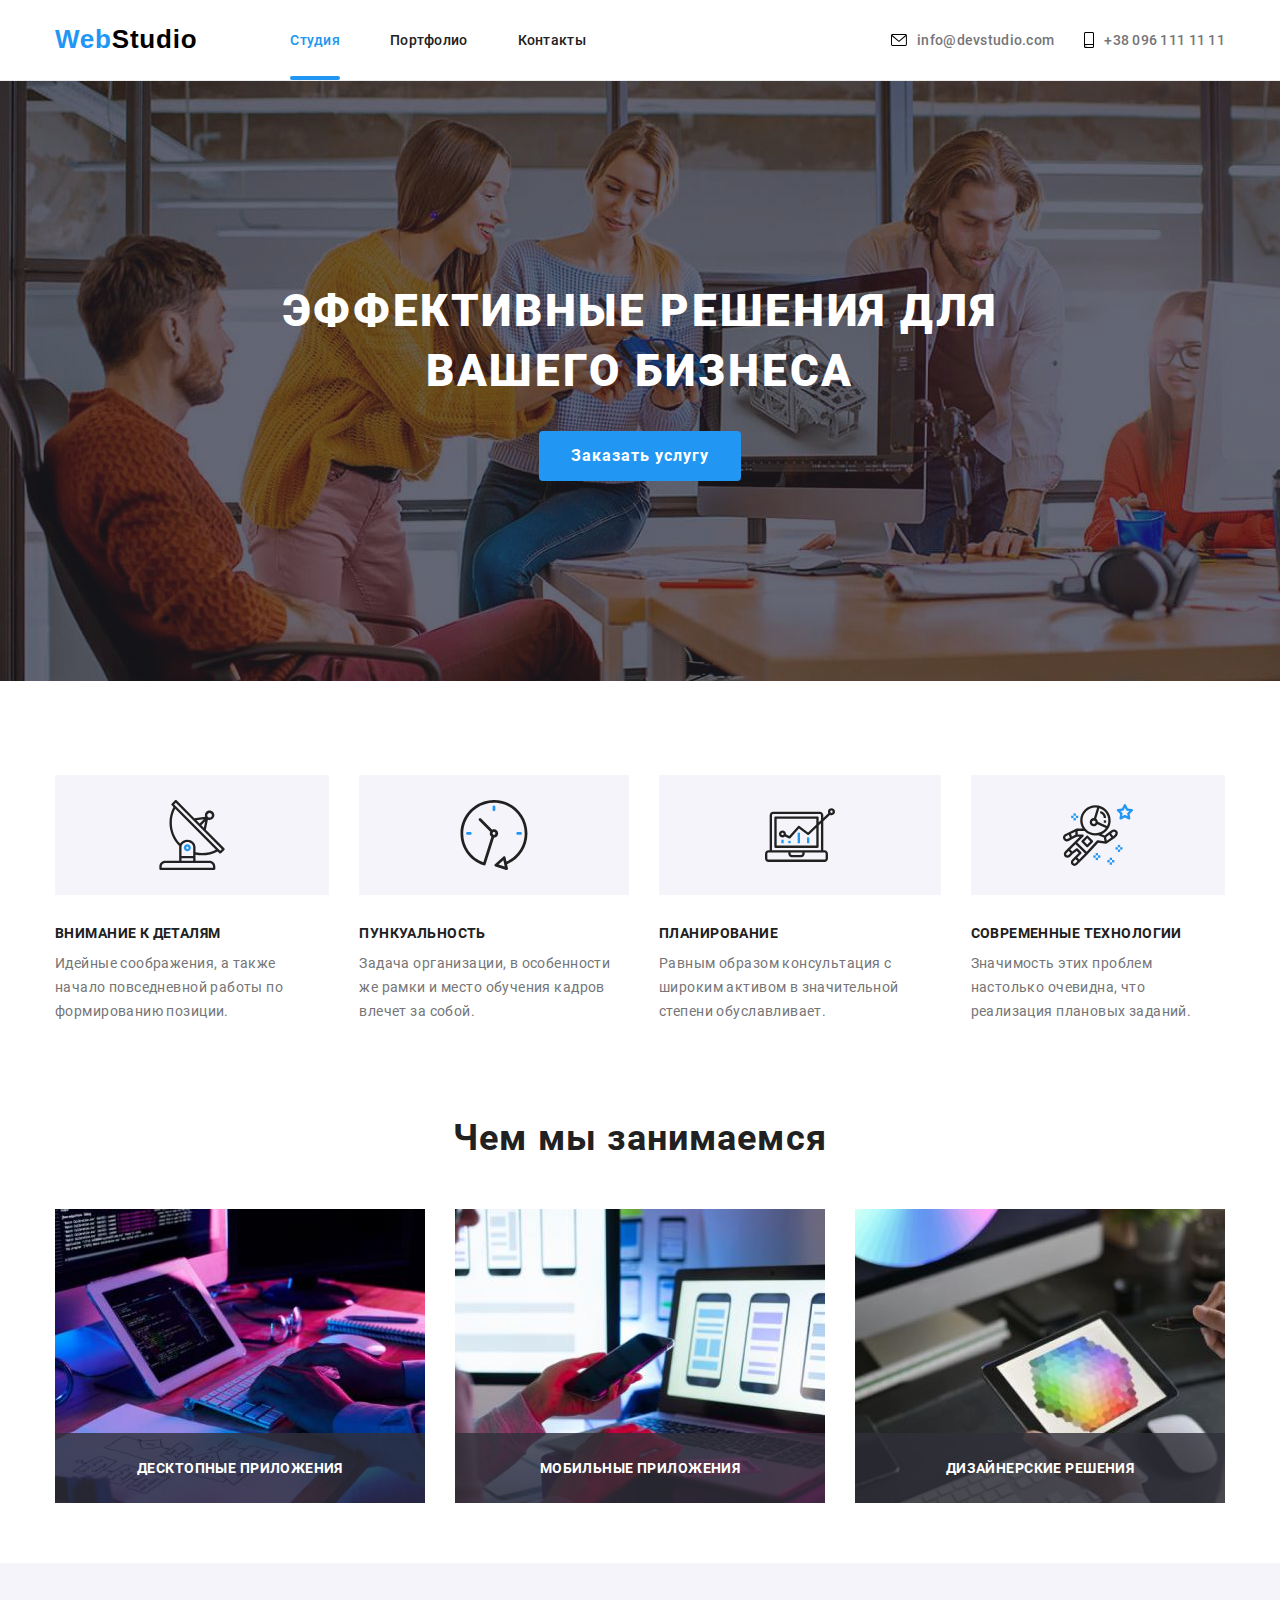
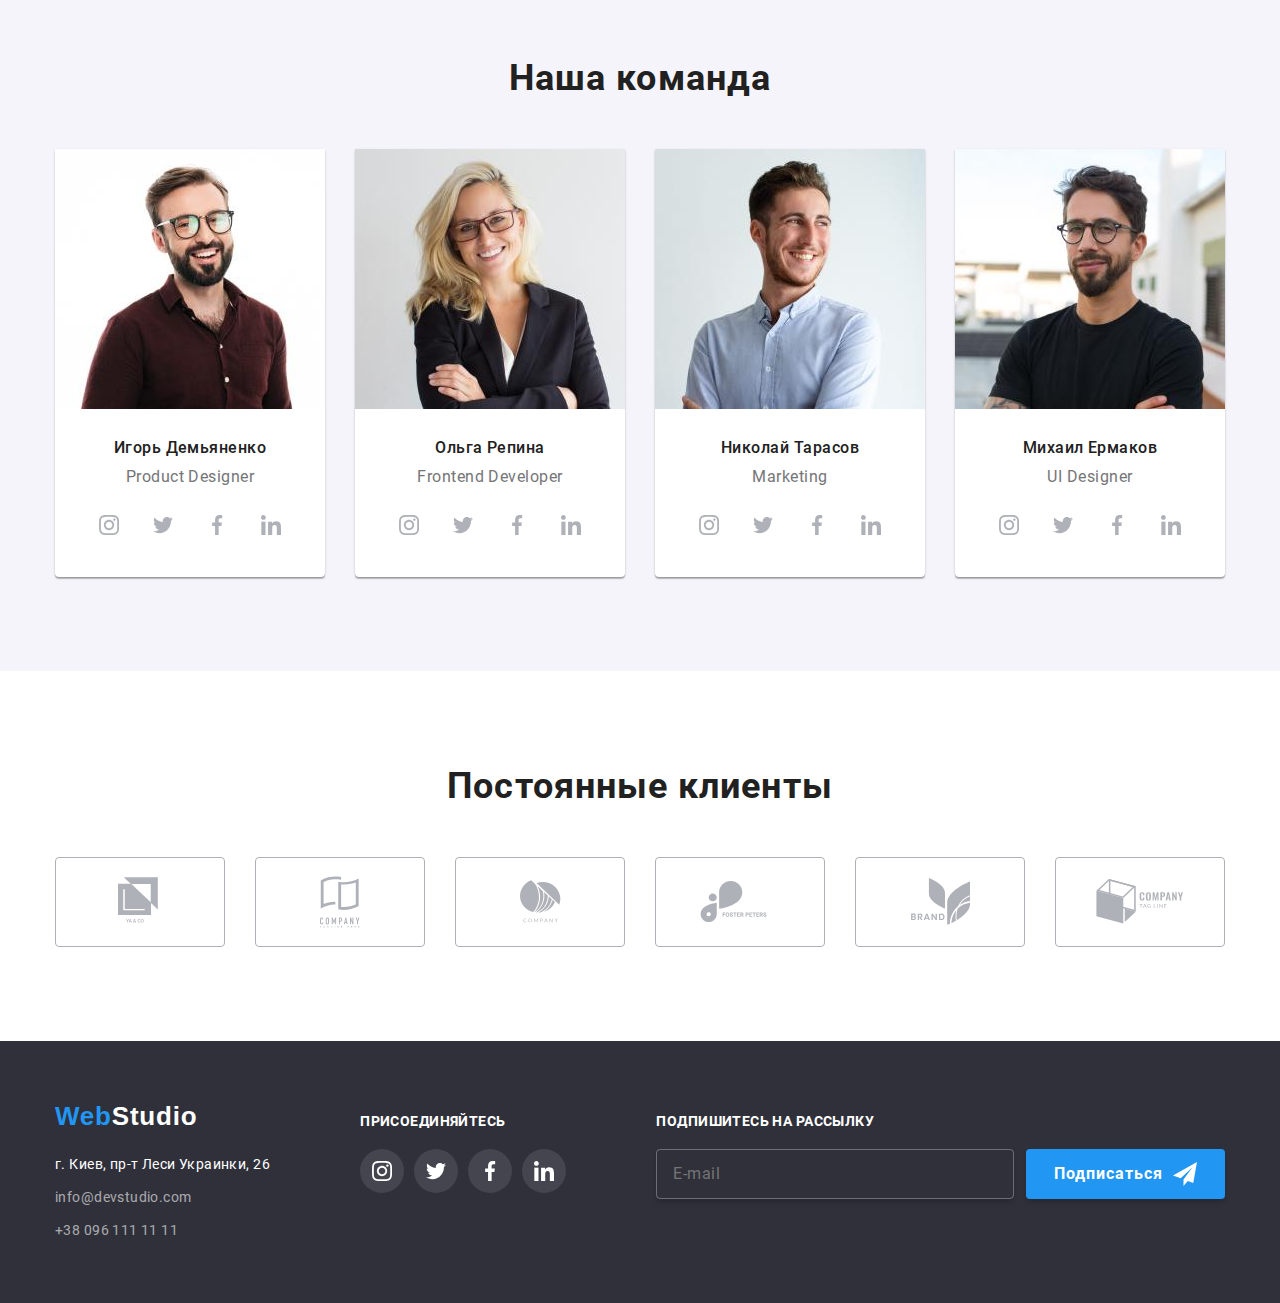
==== commit eb726d8c: "завершает адаптив портфолио" ====
--- a/index.html
+++ b/index.html
@@ -61,7 +61,7 @@
         </button>
         <ul class="mobile-nav">
           <li class="mobile-nav__item"><a class="mobile-nav__link" href="">Студия</a></li>
-          <li class="mobile-nav__item"><a class="mobile-nav__link" href="">Портфолио</a></li>
+          <li class="mobile-nav__item"><a class="mobile-nav__link" href="./portfolio.html">Портфолио</a></li>
           <li class="mobile-nav__item"><a class="mobile-nav__link" href="">Контакты</a></li>
         </ul>
         <ul class="mobile-contact">
@@ -196,14 +196,14 @@
         <ul class="team__list">
           <li class="team__list-staff-card">
             <picture>
+              <source srcset="./img/igor-desktop.jpg 1x, ./img/igor-desktop@2x.jpg 2x" media="(min-width: 1200px)">
+              <source srcset="./img/igor-desktop.webp 1x, ./img/igor-desktop@2x.webp 2x" media="(min-width: 1200px)"
+                type="img/webp">
+              <source srcset="./img/igor-tablet.jpg 1x, ./img/igor-tablet@2x.jpg 2x" media="(min-width: 768px)">
+              <source srcset="./img/igor-tablet.webp 1x, ./img/igor-tablet@2x.webp 2x" media="(min-width: 768px)"
+                type="img/webp">
               <source srcset="./img/igor-mobile.jpg 1x, ./img/igor-mobile@2x.jpg 2x" media="(min-width: 480px)">
               <source srcset="./img/igor-mobile.webp 1x, ./img/igor-mobile@2x.webp 2x" media="(min-width: 480px)"
-                type="img/webp">
-              <source srcset="./img/igor-tablet.jpg 1x, ./img/igor-tablet@2x.jpg 2x" media="(min-width: 768px)">
-              <source srcset="./img/igor-tablet.webp 1x, ./img/igor-tablet@2x.webp 2x" media="(min-width: 768px)"
-                type="img/webp">
-              <source srcset="./img/igor-desktop.jpg 1x, ./img/igor-desktop@2x.jpg 2x" media="(min-width: 1200px)">
-              <source srcset="./img/igor-desktop.webp 1x, ./img/igor-desktop@2x.webp 2x" media="(min-width: 1200px)"
                 type="img/webp">
               <img src="./img/igor-mobile.jpg" alt="игорь-демьяненко">
             </picture>
@@ -244,14 +244,14 @@
           </li>
           <li class="team__list-staff-card">
             <picture>
+              <source srcset="./img/olga-desktop.jpg 1x, ./img/olga-desktop@2x.jpg 2x" media="(min-width: 1200px)">
+              <source srcset="./img/olga-desktop.webp 1x, ./img/olga-desktop@2x.webp 2x" media="(min-width: 1200px)"
+                type="img/webp">
+              <source srcset="./img/olga-tablet.jpg 1x, ./img/olga-tablet@2x.jpg 2x" media="(min-width: 768px)">
+              <source srcset="./img/olga-tablet.webp 1x, ./img/olga-tablet@2x.webp 2x" media="(min-width: 768px)"
+                type="img/webp">
               <source srcset="./img/olga-mobile.jpg 1x, ./img/olga-mobile@2x.jpg 2x" media="(min-width: 480px)">
               <source srcset="./img/olga-mobile.webp 1x, ./img/olga-mobile@2x.webp 2x" media="(min-width: 480px)"
-                type="img/webp">
-              <source srcset="./img/olga-tablet.jpg 1x, ./img/olga-tablet@2x.jpg 2x" media="(min-width: 768px)">
-              <source srcset="./img/olga-tablet.webp 1x, ./img/olga-tablet@2x.webp 2x" media="(min-width: 768px)"
-                type="img/webp">
-              <source srcset="./img/olga-desktop.jpg 1x, ./img/olga-desktop@2x.jpg 2x" media="(min-width: 1200px)">
-              <source srcset="./img/olga-desktop.webp 1x, ./img/olga-desktop@2x.webp 2x" media="(min-width: 1200px)"
                 type="img/webp">
               <img class="team__list-img-staff" src="./img/olga-mobile.jpg" alt="ольга-репина">
             </picture>
@@ -292,16 +292,16 @@
           </li>
           <li class="team__list-staff-card">
             <picture>
-              <source srcset="./img/nikolay-mobile.jpg 1x, ./img/nikolay-mobile@2x.jpg 2x" media="(min-width: 480px)">
-              <source srcset="./img/nikolay-mobile.webp 1x, ./img/nikolay-mobile@2x.webp 2x" media="(min-width: 480px)"
-                type="img/webp">
-              <source srcset="./img/nikolay-tablet.jpg 1x, ./img/nikolay-tablet@2x.jpg 2x" media="(min-width: 768px)">
-              <source srcset="./img/nikolay-tablet.webp 1x, ./img/nikolay-tablet@2x.webp 2x" media="(min-width: 768px)"
-                type="img/webp">
               <source srcset="./img/nikolay-desktop.jpg 1x, ./img/nikolay-desktop@2x.jpg 2x"
                 media="(min-width: 1200px)">
               <source srcset="./img/nikolay-desktop.webp 1x, ./img/nikolay-desktop@2x.webp 2x"
                 media="(min-width: 1200px)" type="img/webp">
+              <source srcset="./img/nikolay-tablet.jpg 1x, ./img/nikolay-tablet@2x.jpg 2x" media="(min-width: 768px)">
+              <source srcset="./img/nikolay-tablet.webp 1x, ./img/nikolay-tablet@2x.webp 2x" media="(min-width: 768px)"
+                type="img/webp">
+              <source srcset="./img/nikolay-mobile.jpg 1x, ./img/nikolay-mobile@2x.jpg 2x" media="(min-width: 480px)">
+              <source srcset="./img/nikolay-mobile.webp 1x, ./img/nikolay-mobile@2x.webp 2x" media="(min-width: 480px)"
+                type="img/webp">
               <img src="./img/nikolay-mobile.jpg" alt="николай-тарасов">
             </picture>
             <div class="team__list-staff-info">
@@ -341,14 +341,14 @@
           </li>
           <li class="team__list-staff-card">
             <picture>
+              <source srcset="./img/mihail-desktop.jpg 1x, ./img/mihail-desktop@2x.jpg 2x" media="(min-width: 1200px)">
+              <source srcset="./img/mihail-desktop.webp 1x, ./img/mihail-desktop@2x.webp 2x" media="(min-width: 1200px)"
+                type="img/webp">
+              <source srcset="./img/mihail-tablet.jpg 1x, ./img/mihail-tablet@2x.jpg 2x" media="(min-width: 768px)">
+              <source srcset="./img/mihail-tablet.webp 1x, ./img/mihail-tablet@2x.webp 2x" media="(min-width: 768px)"
+                type="img/webp">
               <source srcset="./img/mihail-mobile.jpg 1x, ./img/mihail-mobile@2x.jpg 2x" media="(min-width: 480px)">
               <source srcset="./img/mihail-mobile.webp 1x, ./img/mihail-mobile@2x.webp 2x" media="(min-width: 480px)"
-                type="img/webp">
-              <source srcset="./img/mihail-tablet.jpg 1x, ./img/mihail-tablet@2x.jpg 2x" media="(min-width: 768px)">
-              <source srcset="./img/mihail-tablet.webp 1x, ./img/mihail-tablet@2x.webp 2x" media="(min-width: 768px)"
-                type="img/webp">
-              <source srcset="./img/mihail-desktop.jpg 1x, ./img/mihail-desktop@2x.jpg 2x" media="(min-width: 1200px)">
-              <source srcset="./img/mihail-desktop.webp 1x, ./img/mihail-desktop@2x.webp 2x" media="(min-width: 1200px)"
                 type="img/webp">
               <img class="team__list-img-staff" src="./img/mihail-mobile.jpg" alt="михаил-ермаков">
             </picture>
@@ -523,7 +523,7 @@
 
   <!-- Модальное окно -->
 
-  <!-- <div class="backdrop backdrop--is-hidden" data-modal>
+  <div class="backdrop backdrop--is-hidden" data-modal>
     <div class="modal">
       <button class="button-close" type="button" data-modal-close><svg width="11" height="11">
           <use href="./img/sprite.svg#icon-close"></use>
@@ -575,9 +575,11 @@
         <button class="button button--submit" type="submit">Отправить</button>
       </form>
     </div>
-  </div> -->
-  <script src="./modal.js"></script>
-  <script src="./menu.js"></script>
+  </div>
+
 </body>
 
-</html>+</html>
+
+<script src="./modal.js"></script>
+<script src="./menu.js"></script>--- a/css/main.min.css
+++ b/css/main.min.css
@@ -1,3 +1,3 @@
 /*! modern-normalize v1.0.0 | MIT License | https://github.com/sindresorhus/modern-normalize */*,*::before,*::after{box-sizing:border-box}:root{-moz-tab-size:4;tab-size:4}html{line-height:1.15;-webkit-text-size-adjust:100%}body{margin:0}body{font-family:system-ui,-apple-system,"Segoe UI",Roboto,Helvetica,Arial,sans-serif,"Apple Color Emoji","Segoe UI Emoji"}hr{height:0;color:inherit}abbr[title]{text-decoration:underline dotted}b,strong{font-weight:bolder}code,kbd,samp,pre{font-family:ui-monospace, SFMono-Regular, Consolas, "Liberation Mono", Menlo,- monospace;font-size:1em}small{font-size:80%}sub,sup{font-size:75%;line-height:0;position:relative;vertical-align:baseline}sub{bottom:-0.25em}sup{top:-0.5em}table{text-indent:0;border-color:inherit}button,input,optgroup,select,textarea{font-family:inherit;font-size:100%;line-height:1.15;margin:0}button,select{text-transform:none}button,[type="button"],[type="reset"],[type="submit"]{-webkit-appearance:button}::-moz-focus-inner{border-style:none;padding:0}:-moz-focusring{outline:1px dotted ButtonText}:-moz-ui-invalid{box-shadow:none}legend{padding:0}progress{vertical-align:baseline}::-webkit-inner-spin-button,::-webkit-outer-spin-button{height:auto}[type="search"]{-webkit-appearance:textfield;outline-offset:-2px}::-webkit-search-decoration{-webkit-appearance:none}::-webkit-file-upload-button{-webkit-appearance:button;font:inherit}summary{display:list-item}@font-face{font-family:"Roboto";font-style:normal;font-weight:300;src:url("../fonts/roboto-v20-latin_cyrillic-300.eot");src:local(""),url("../fonts/roboto-v20-latin_cyrillic-300.eot?#iefix") format("embedded-opentype"),url("../fonts/roboto-v20-latin_cyrillic-300.woff2") format("woff2"),url("../fonts/roboto-v20-latin_cyrillic-300.woff") format("woff"),url("../fonts/roboto-v20-latin_cyrillic-300.ttf") format("truetype"),url("../fonts/roboto-v20-latin_cyrillic-300.svg#Roboto") format("svg")}@font-face{font-family:"Roboto";font-style:italic;font-weight:300;src:url("../fonts/roboto-v20-latin_cyrillic-300italic.eot");src:local(""),url("../fonts/roboto-v20-latin_cyrillic-300italic.eot?#iefix") format("embedded-opentype"),url("../fonts/roboto-v20-latin_cyrillic-300italic.woff2") format("woff2"),url("../fonts/roboto-v20-latin_cyrillic-300italic.woff") format("woff"),url("../fonts/roboto-v20-latin_cyrillic-300italic.ttf") format("truetype"),url("../fonts/roboto-v20-latin_cyrillic-300italic.svg#Roboto") format("svg")}@font-face{font-family:"Roboto";font-style:normal;font-weight:400;src:url("../fonts/roboto-v20-latin_cyrillic-regular.eot");src:local(""),url("../fonts/roboto-v20-latin_cyrillic-regular.eot?#iefix") format("embedded-opentype"),url("../fonts/roboto-v20-latin_cyrillic-regular.woff2") format("woff2"),url("../fonts/roboto-v20-latin_cyrillic-regular.woff") format("woff"),url("../fonts/roboto-v20-latin_cyrillic-regular.ttf") format("truetype"),url("../fonts/roboto-v20-latin_cyrillic-regular.svg#Roboto") format("svg")}@font-face{font-family:"Roboto";font-style:italic;font-weight:400;src:url("../fonts/roboto-v20-latin_cyrillic-italic.eot");src:local(""),url("../fonts/roboto-v20-latin_cyrillic-italic.eot?#iefix") format("embedded-opentype"),url("../fonts/roboto-v20-latin_cyrillic-italic.woff2") format("woff2"),url("../fonts/roboto-v20-latin_cyrillic-italic.woff") format("woff"),url("../fonts/roboto-v20-latin_cyrillic-italic.ttf") format("truetype"),url("../fonts/roboto-v20-latin_cyrillic-italic.svg#Roboto") format("svg")}@font-face{font-family:"Roboto";font-style:normal;font-weight:500;src:url("../fonts/roboto-v20-latin_cyrillic-500.eot");src:local(""),url("../fonts/roboto-v20-latin_cyrillic-500.eot?#iefix") format("embedded-opentype"),url("../fonts/roboto-v20-latin_cyrillic-500.woff2") format("woff2"),url("../fonts/roboto-v20-latin_cyrillic-500.woff") format("woff"),url("../fonts/roboto-v20-latin_cyrillic-500.ttf") format("truetype"),url("../fonts/roboto-v20-latin_cyrillic-500.svg#Roboto") format("svg")}@font-face{font-family:"Roboto";font-style:italic;font-weight:500;src:url("../fonts/roboto-v20-latin_cyrillic-500italic.eot");src:local(""),url("../fonts/roboto-v20-latin_cyrillic-500italic.eot?#iefix") format("embedded-opentype"),url("../fonts/roboto-v20-latin_cyrillic-500italic.woff2") format("woff2"),url("../fonts/roboto-v20-latin_cyrillic-500italic.woff") format("woff"),url("../fonts/roboto-v20-latin_cyrillic-500italic.ttf") format("truetype"),url("../fonts/roboto-v20-latin_cyrillic-500italic.svg#Roboto") format("svg")}@font-face{font-family:"Roboto";font-style:normal;font-weight:700;src:url("../fonts/roboto-v20-latin_cyrillic-700.eot");src:local(""),url("../fonts/roboto-v20-latin_cyrillic-700.eot?#iefix") format("embedded-opentype"),url("../fonts/roboto-v20-latin_cyrillic-700.woff2") format("woff2"),url("../fonts/roboto-v20-latin_cyrillic-700.woff") format("woff"),url("../fonts/roboto-v20-latin_cyrillic-700.ttf") format("truetype"),url("../fonts/roboto-v20-latin_cyrillic-700.svg#Roboto") format("svg")}@font-face{font-family:"Roboto";font-style:italic;font-weight:700;src:url("../fonts/roboto-v20-latin_cyrillic-700italic.eot");src:local(""),url("../fonts/roboto-v20-latin_cyrillic-700italic.eot?#iefix") format("embedded-opentype"),url("../fonts/roboto-v20-latin_cyrillic-700italic.woff2") format("woff2"),url("../fonts/roboto-v20-latin_cyrillic-700italic.woff") format("woff"),url("../fonts/roboto-v20-latin_cyrillic-700italic.ttf") format("truetype"),url("../fonts/roboto-v20-latin_cyrillic-700italic.svg#Roboto") format("svg")}@font-face{font-family:"Roboto";font-style:normal;font-weight:900;src:url("../fonts/roboto-v20-latin_cyrillic-900.eot");src:local(""),url("../fonts/roboto-v20-latin_cyrillic-900.eot?#iefix") format("embedded-opentype"),url("../fonts/roboto-v20-latin_cyrillic-900.woff2") format("woff2"),url("../fonts/roboto-v20-latin_cyrillic-900.woff") format("woff"),url("../fonts/roboto-v20-latin_cyrillic-900.ttf") format("truetype"),url("../fonts/roboto-v20-latin_cyrillic-900.svg#Roboto") format("svg")}@font-face{font-family:"Roboto";font-style:italic;font-weight:900;src:url("../fonts/roboto-v20-latin_cyrillic-900italic.eot");src:local(""),url("../fonts/roboto-v20-latin_cyrillic-900italic.eot?#iefix") format("embedded-opentype"),url("../fonts/roboto-v20-latin_cyrillic-900italic.woff2") format("woff2"),url("../fonts/roboto-v20-latin_cyrillic-900italic.woff") format("woff"),url("../fonts/roboto-v20-latin_cyrillic-900italic.ttf") format("truetype"),url("../fonts/roboto-v20-latin_cyrillic-900italic.svg#Roboto") format("svg")}:root{--primary-black-color: #212121;--secondary-black-color: #757577;--button-color: #f5f4fa;--blue-color: #2196f3;--white-color: #ffffff;--footer-adress-color: rgba(255, 255, 255, 0.6);--icon-color: #afb1b8;--main-trans-tm-func: cubic-bezier(0.4, 0, 0.2, 1)}.visually-hidden{position:absolute !important;clip:rect(1px 1px 1px 1px);clip:rect(1px, 1px, 1px, 1px);padding:0 !important;border:0 !important;height:1px !important;width:1px !important;overflow:hidden}h1,h2,h3,h4,p{margin:0}ul{margin:0;padding:0}img{display:block;max-width:100%;height:auto}body{font-family:"Roboto", sans-serif;font-style:normal;color:var(--primary-black-color);background-color:var(--white-color)}.container{width:100%;padding-left:15px;padding-right:15px;margin:0 auto}@media screen and (min-width: 480px){.container{width:480px}}@media screen and (min-width: 768px){.container{width:768px}}@media screen and (min-width: 1200px){.container{width:1200px}}.button{display:inline-block;font-family:"Roboto", sans-serif;font-style:normal;font-weight:700;font-size:16px;line-height:1.875;letter-spacing:0.06em;border:none;border-radius:4px;color:var(--white-color);background-color:var(--blue-color)}.button--modal{padding:10px 32px}.button--submit{padding:10px 56px;transition:background-color 250ms var(--main-trans-tm-func);box-shadow:0px 4px 4px rgba(0,0,0,0.15)}.button--submit:focus,.button--submit:hover{background-color:#188ce8}.button--subscribe{display:flex;justify-content:flex-end;align-items:center;padding:10px 28px;box-shadow:0px 4px 4px rgba(0,0,0,0.15)}.icon-send{width:24px;height:24px;margin-left:10px}.button-close{position:absolute;transition:fill 250ms var(--main-trans-tm-func);top:8px;right:8px;display:flex;justify-content:center;align-items:center;width:30px;height:30px;border:1px solid var(--icon-color);border-radius:50%;background-color:var(--white-color)}.button-close:hover,.button-close:focus{fill:var(--blue-color)}.button-burger{padding:0;margin:0;background-color:transparent;border:none;display:block}.button-burger:hover,.button-burger:focus{fill:var(--blue-color)}.mobile-button-close{position:absolute;top:10px;right:15px;padding:0;margin:0;background-color:transparent;border:none;display:block}.mobile-button-close:hover,.mobile-button-close:focus{fill:var(--blue-color)}.subtitle{margin-bottom:30px;font-weight:700;font-size:36px;line-height:1.167;text-align:center;letter-spacing:0.03em}@media screen and (min-width: 1200px){.subtitle{margin-bottom:50px}}.social{display:flex;justify-content:center;list-style:none;margin:-5px}.social__list-item{margin:5px;width:44px;height:44px}.social__list-link{transition:background-color 250ms var(--main-trans-tm-func),fill 250ms var(--main-trans-tm-func);width:100%;height:100%;border-radius:50%;display:flex;justify-content:center;align-items:center;fill:var(--icon-color)}.social__list-link:hover,.social__list-link:focus{background-color:var(--blue-color);fill:var(--white-color)}.social__list-icon{width:20px;height:20px}.social__list-link--color{background-color:rgba(255,255,255,0.1);fill:var(--white-color)}.logo{font-family:"Raleway", sans-serif;font-weight:700;font-size:24px;line-height:1.192;letter-spacing:0.03em;text-decoration:none;display:inline-block}@media screen and (min-width: 1200px){.logo{font-size:26px}}.logo--head{padding-top:16px;padding-bottom:16px;color:#000000}@media screen and (min-width: 768px){.logo--head{padding-top:24px;padding-bottom:25px}}@media screen and (min-width: 1200px){.logo--head{padding-right:93px}}.logo--left-color{color:var(--blue-color)}.logo--footer{color:var(--white-color)}@media screen and (min-width: 1200px){.subscription{padding-top:12px}}.subscription__title{font-weight:700;font-size:14px;line-height:1.142;letter-spacing:0.03em;text-transform:uppercase;color:var(--white-color);margin-bottom:20px}@media screen and (max-width: 1199px){.subscription__title{text-align:center}}.subscription__form{display:flex;flex-direction:column;align-items:center}@media screen and (min-width: 1200px){.subscription__form{flex-direction:row;justify-content:end}}.subscription__input{width:450px;height:50px;padding:16px;font-weight:400;font-size:16px;line-height:1.25;letter-spacing:0.03em;color:var(--footer-adress-color);background-color:inherit;border:1px solid rgba(255,255,255,0.3);box-shadow:0px 4px 4px rgba(0,0,0,0.15);border-radius:4px}@media screen and (min-width: 1200px){.subscription__input{width:358px;margin-right:12px}}@media screen and (max-width: 1199px){.subscription__input{margin-bottom:20px}}.filter{padding:93px 0}.filter__selector{display:flex;justify-content:center;margin-bottom:50px;list-style:none}.filter__selector-item:not(:last-child){margin-right:8px}.filter__selector-button{display:inline-block;transition:color 250ms var(--main-trans-tm-func),background-color 250ms var(--main-trans-tm-func),box-shadow 250ms var(--main-trans-tm-func);border-radius:4px;border:none;min-width:auto;padding:6px 22px;font-family:inherit;font-style:inherit;font-weight:500;font-size:16px;line-height:1.625;letter-spacing:0.03em;color:inherit;background-color:var(--button-color)}.filter__selector-button:focus,.filter__selector-button:hover{color:var(--white-color);background-color:var(--blue-color);box-shadow:0px 3px 1px rgba(0,0,0,0.1),0px 1px 2px rgba(0,0,0,0.08),0px 2px 2px rgba(0,0,0,0.12)}.header{border-bottom:1px solid #ececec}@media screen and (min-width: 768px){.header{font-weight:500;font-size:14px;line-height:1.143;letter-spacing:0.02em}.header .mobile-menu,.header .button-burger{display:none}}.header_container{display:flex;justify-content:space-between;align-items:center;position:relative}@media screen and (min-width: 1200px){.header_container{justify-content:flex-start}}.mobile-menu{position:absolute;background-color:var(--white-color);height:100vh;top:0;left:50%;width:100%;padding-left:40px;padding-top:48px;transform:translateX(-50%) translateY(-100%);transition:transform 500ms var(--main-trans-tm-func)}.mobile-nav{padding-bottom:302px;list-style:none}.mobile-nav__item:not(:last-child){margin-bottom:32px}.mobile-nav__link{text-decoration:none;font-weight:500;font-size:40px;line-height:1.175;letter-spacing:0.02em;color:var(--black-color)}.mobile-nav__link:hover,.mobile-nav__link:focus{color:var(--blue-color)}.mobile-contact{list-style:none;padding-bottom:64px}.mobile-contact__item:not(:last-child){margin-bottom:32px}.mobile-contact__link{color:var(--blue-color);text-decoration:none;font-weight:500;font-size:34px;line-height:1.176;letter-spacing:0.02em}.mobile-contact--mail{color:var(--secondary-black-color);font-size:24px;line-height:1.167}.mobile-menu--is-open{transform:translateX(-50%) translateY(0%)}.mobile-social{display:flex;list-style:none}.mobile-social__item:not(:last-child){margin-right:20px;position:relative}.mobile-social__item:not(:last-child)::after{position:absolute;height:22px;width:1px;content:"";background-color:var(--secondary-black-color);right:-10px}.mobile-social__link{text-decoration:none;font-weight:500;font-size:18px;line-height:1.22;letter-spacing:0.02em;color:var(--blue-color)}.nav__list{display:flex;align-items:center;list-style:none;margin-right:auto}@media screen and (max-width: 767px){.nav__list{display:none}}@media screen and (min-width: 768px){.nav__list-item:not(:last-child){margin-right:50px}}.nav__list-link{position:relative;transition:color 250ms var(--main-trans-tm-func);display:block;padding:32px 0;text-decoration:none;color:var(--blue-color);overflow:hidden}.nav__list-link::after{position:absolute;bottom:0;transition:transform 250ms var(--main-trans-tm-func);display:block;content:"";width:100%;height:4px;border-radius:2px;background-color:var(--blue-color)}.nav__list-link:hover,.nav__list-link:focus{color:var(--blue-color)}.nav__list-link--visual{color:var(--primary-black-color)}.nav__list-link--visual::after{transform:translateY(100%)}.nav__list-link--visual:hover:after,.nav__list-link--visual:focus:after{transform:translateY(0%)}.contact{list-style:none;font-size:12px;line-height:1.167}@media screen and (max-width: 767px){.contact{display:none}}@media screen and (min-width: 1200px){.contact{display:flex;align-items:center;justify-content:center;font-size:14px;line-height:1.143;margin-left:auto}}@media screen and (min-width: 768px){.contact__list-item:nth-child(1){margin-bottom:10px}}@media screen and (min-width: 1200px){.contact__list-item:nth-child(1){margin-right:30px;margin-bottom:0}}.contact__list-link{display:flex;align-items:center;transition:color 250ms var(--main-trans-tm-func),fill 250ms var(--main-trans-tm-func);text-decoration:none;color:var(--secondary-black-color)}@media screen and (min-width: 1200px){.contact__list-link{padding:30px 0}}.contact__list-link:hover,.contact__list-link:focus{color:var(--blue-color);fill:var(--blue-color)}.contact__list-icon{margin-right:10px}.order-service{min-height:400px;background-image:linear-gradient(rgba(47,48,58,0.4), rgba(47,48,58,0.4)),url(../img/Hero-mobile.jpg);background-repeat:no-repeat;background-size:cover;background-color:#c4c4c4}@media screen and (min-width: 1200px){.order-service{min-height:600px}}@media screen and (min-device-pixel-ratio: 2), screen and (min-resolution: 192dpi), screen and (min-resolution: 2dppx){.order-service{background-image:linear-gradient(rgba(47,48,58,0.4), rgba(47,48,58,0.4)),url(../img/Hero-mobile@2x.jpg)}}@media screen and (min-width: 768px){.order-service{background-image:linear-gradient(rgba(47,48,58,0.4), rgba(47,48,58,0.4)),url(../img/Hero-tablet.jpg)}}@media screen and (min-device-pixel-ratio: 2) and (min-width: 768px), screen and (min-resolution: 192dpi) and (min-width: 768px), screen and (min-resolution: 2dppx) and (min-width: 768px){.order-service{background-image:linear-gradient(rgba(47,48,58,0.4), rgba(47,48,58,0.4)),url(../img/Hero-tablet@2x.jpg)}}@media screen and (min-width: 1200px){.order-service{background-image:linear-gradient(rgba(47,48,58,0.4), rgba(47,48,58,0.4)),url(../img/Hero-desktop.jpg)}}@media screenand and (min-device-pixel-ratio: 2) and (min-width: 1200px), screen and (min-resolution: 192dpi) and (min-width: 1200px), screen and (min-resolution: 2dppx) and (min-width: 1200px){.order-service{background-image:linear-gradient(rgba(47,48,58,0.4), rgba(47,48,58,0.4)),url(../img/Hero-desktop@2x.jpg)}}.order-service__container{text-align:center;padding-left:60px;padding-right:60px;padding-top:118px}@media screen and (min-width: 768px){.order-service__container{padding-left:204px;padding-right:204px;padding-top:118px}}@media screen and (min-width: 1200px){.order-service__container{padding-left:237px;padding-right:237px;padding-top:200px}}.order-service__title{margin-bottom:30px;font-weight:900;font-size:26px;line-height:1.62;letter-spacing:0.06em;color:var(--white-color);text-transform:uppercase}@media screen and (min-width: 1200px){.order-service__title{font-size:44px;line-height:1.364}}.advantage{padding:60px 0}@media screen and (min-width: 1200px){.advantage{padding:94px 0}}.advantage__list{display:flex;flex-direction:column;list-style:none;margin:-15px}@media screen and (min-width: 768px){.advantage__list{flex-wrap:wrap;flex-direction:row}}@media screen and (min-width: 1200px){.advantage__list{justify-content:space-between;flex-wrap:nowrap}}.advantage__list-item{margin:15px}@media screen and (min-width: 768px) and (max-width: 1199px){.advantage__list-item{flex-basis:calc((100% / 2) - 30px)}}.advantage__list-icon-box{display:flex;justify-content:center;align-items:center;padding:25px 0;margin-bottom:30px;background-color:var(--button-color)}.advantage__list-title{margin-bottom:10px;font-weight:700;font-size:14px;line-height:1.143;letter-spacing:0.03em;text-transform:uppercase}@media screen and (max-width: 1199px){.advantage__list-title{text-align:center}}.advantage__list-description{font-weight:400;font-size:14px;line-height:1.715;letter-spacing:0.03em;color:var(--secondary-black-color)}.work{padding-bottom:60px}@media screen and (max-width: 1199px){.work{display:none}}.work__list{display:flex;justify-content:space-between;list-style:none}.work__list-item{position:relative}.work__list-label{position:absolute;bottom:0;padding:27px 0;width:100%;font-size:14px;line-height:1.143;font-weight:700;letter-spacing:0.03em;text-align:center;text-transform:uppercase;background:rgba(47,48,58,0.8);color:#fff}.team{padding:60px 0;background-color:var(--button-color)}@media screen and (min-width: 1200px){.team{padding:94px 0}}.team__list{display:flex;flex-direction:column;list-style:none;margin:-15px}@media screen and (min-width: 768px){.team__list{flex-wrap:wrap;flex-direction:row}}@media screen and (min-width: 1200px){.team__list{flex-wrap:nowrap;justify-content:space-between}}.team__list-staff-card{background:var(--white-color);box-shadow:0px 1px 3px rgba(0,0,0,0.12),0px 1px 1px rgba(0,0,0,0.14),0px 2px 1px rgba(0,0,0,0.2);border-radius:0px 0px 4px 4px;margin:15px}@media screen and (min-width: 768px) and (max-width: 1199px){.team__list-staff-card{flex-basis:calc((100% / 2) - 30px)}}.team__list-staff-info{padding:30px 32px;text-align:center}.team__list-staff-name{margin-bottom:10px;font-weight:500;font-size:16px;line-height:1.185;letter-spacing:0.03em}.team__list-staff-function{margin-bottom:16px;font-size:16px;line-height:1.185;letter-spacing:0.03em;font-weight:400;color:var(--secondary-black-color)}.regular-customers{padding:60px 0}@media screen and (min-width: 1200px){.regular-customers{padding:94px 0}}.regular-customers__list{display:flex;list-style:none;margin:-15px;flex-wrap:wrap}@media screen and (min-width: 1200px){.regular-customers__list{flex-wrap:nowrap;justify-content:space-between}}.rugular-customers__list-item{margin:15px;height:90px}@media screen and (max-width: 767px){.rugular-customers__list-item{flex-basis:calc((100% / 2) - 30px)}}@media screen and (min-width: 768px) and (max-width: 1199px){.rugular-customers__list-item{flex-basis:calc((100% / 3) - 30px)}}@media screen and (min-width: 1200px){.rugular-customers__list-item{flex-basis:100%}}.regular-customers__list-link{display:flex;justify-content:center;align-items:center;width:100%;height:100%;transition:border-color 250ms var(--main-trans-tm-func),fill 250ms var(--main-trans-tm-func);border:1px solid var(--icon-color);border-radius:4px;fill:var(--icon-color)}.regular-customers__list-link:hover,.regular-customers__list-link:focus{border-color:var(--blue-color);fill:var(--blue-color)}.project{display:flex;flex-wrap:wrap;list-style:none;margin:-15px}.project__list-item{background:#ffffff;margin:15px}.project__list-link{transform:scale(1);transition:box-shadow 250ms var(--main-trans-tm-func),transform 250ms var(--main-trans-tm-func);position:relative;overflow:hidden;display:block;text-decoration:none;outline:1px solid #eeeeee;color:inherit}.project__list-link:hover,.project__list-link:focus{transform:scale(1.1);box-shadow:0px 1px 1px rgba(0,0,0,0.12),0px 4px 4px rgba(0,0,0,0.06),1px 4px 6px rgba(0,0,0,0.16)}.project__list-link:hover .project__overlay,.project__list-link:hover .project__overlay,.project__list-link:focus .project__overlay,.project__list-link:focus .project__overlay{transform:translateY(0%) rotateZ(360deg)}.project__about{overflow:hidden;padding:20px 20px}.project__name{margin-bottom:4px;font-weight:700;font-size:18px;line-height:2;letter-spacing:0.06em}.project__description{font-weight:400;font-size:16px;line-height:30px;letter-spacing:0.03em;color:var(--secondary-black-color)}.project__overlay-block{position:relative;overflow:hidden;max-width:370px}.project__overlay{position:absolute;transform:translateY(101%) rotateZ(180deg);bottom:0;width:100%;height:100%;transition:transform 250ms var(--main-trans-tm-func);padding:63px 24px;font-size:18px;font-weight:400;line-height:1.56;letter-spacing:0.03em;color:var(--white-color);background-color:rgba(33,150,243,0.9)}.footer{padding:60px 0;background-color:#2f303a}@media screen and (min-width: 768px){.footer__container{display:flex;flex-wrap:wrap;justify-content:center}}@media screen and (min-width: 1200px){.footer__container{flex-wrap:nowrap;justify-content:space-between}}.address{font-style:inherit;font-weight:400;font-size:14px;line-height:1.714;letter-spacing:0.03em}.address__list{list-style:none}@media screen and (max-width: 1199px){.address__list{text-align:center;padding-bottom:60px}}@media screen and (min-width: 768px) and (max-width: 1199px){.address__list{padding-right:165px}}.address__list-logo-item{margin-bottom:20px}.address__list-item:not(:last-child){margin-bottom:9px}.address__list-link{text-decoration:none;color:var(--footer-adress-color)}.address__list-link--color{color:var(--white-color)}.social-section{padding-bottom:60px}@media screen and (min-width: 768px){.social-section{padding-top:5px}}@media screen and (min-width: 1200px){.social-section{padding-top:12px}}@media screen and (max-width: 1199px){.social-section{text-align:center}}.social-section__title{margin-bottom:20px;font-weight:700;font-size:14px;line-height:1.143;letter-spacing:0.03em;text-transform:uppercase;color:var(--white-color)}.backdrop{position:fixed;transition:opacity 250ms var(--main-trans-tm-func);min-width:100%;min-height:100%;left:0;top:0;background-color:rgba(0,0,0,0.3)}.modal{position:absolute;left:50%;top:50%;transform:translate(-50%, -50%) scale(1);transition:transform 250ms var(--main-trans-tm-func);width:528px;height:581px;padding:40px;background-color:var(--white-color)}.backdrop--is-hidden{opacity:0;pointer-events:none}.form{display:flex;flex-direction:column;align-items:center}.modal__title{font-weight:700;font-size:20px;line-height:1.15;text-align:center;letter-spacing:0.03em;color:#212121;margin-bottom:12px}.form__label{width:100%;margin-bottom:10px}.form__label--margin{margin-bottom:20px}.form__input-title{display:block;margin-bottom:4px;font-weight:400;font-size:12px;line-height:1.167;letter-spacing:0.01em;color:var(--secondary-black-color)}.form__input-field{position:relative;display:block}.form__input{display:block;width:100%;height:40px;padding:0 42px;border:1px solid rgba(33,33,33,0.2);border-radius:4px;font-weight:400;font-size:12px;line-height:1.167;letter-spacing:0.01em;color:var(--secondary-black-color);transition:border-color 250ms var(--main-trans-tm-func)}.form__input::placeholder{color:rgba(117,117,117,0.5)}.form__input:focus,.form__input:not(:placeholder-shown){border-color:var(--blue-color);outline:none}.form__input:focus+.form__input-icon,.form__input:focus+.form__input-icon,.form__input:not(:placeholder-shown)+.form__input-icon,.form__input:not(:placeholder-shown)+.form__input-icon{fill:var(--blue-color)}.form__input:invalid:required{background-color:rgba(255,0,0,0.2)}.form__input:invalid{background-color:rgba(255,0,0,0.2)}.form__input--textaria{resize:none;height:120px;padding:12px 16px}.form__input-icon{display:block;position:absolute;top:50%;left:12px;width:18px;height:18px;transform:translateY(-50%);transition:fill 250ms var(--main-trans-tm-func)}.agreement{display:flex;align-items:center;justify-content:center;margin-bottom:30px}.agreement__check-cust{width:16px;height:15px;background-image:url(../img/icon-off-check.svg);margin-right:7px}.agreement__check:checked+.agreement__check-cust{background-image:url(../img/icon-check.svg)}.agreement__check:focus+.agreement__check-cust{box-shadow:0 0 0 2px var(--blue-color)}.agreement__text{font-weight:400;font-size:14px;line-height:1.71;letter-spacing:0.03em;color:var(--secondary-black-color)}.agreement__text-link{color:var(--blue-color)}
+ monospace;font-size:1em}small{font-size:80%}sub,sup{font-size:75%;line-height:0;position:relative;vertical-align:baseline}sub{bottom:-0.25em}sup{top:-0.5em}table{text-indent:0;border-color:inherit}button,input,optgroup,select,textarea{font-family:inherit;font-size:100%;line-height:1.15;margin:0}button,select{text-transform:none}button,[type="button"],[type="reset"],[type="submit"]{-webkit-appearance:button}::-moz-focus-inner{border-style:none;padding:0}:-moz-focusring{outline:1px dotted ButtonText}:-moz-ui-invalid{box-shadow:none}legend{padding:0}progress{vertical-align:baseline}::-webkit-inner-spin-button,::-webkit-outer-spin-button{height:auto}[type="search"]{-webkit-appearance:textfield;outline-offset:-2px}::-webkit-search-decoration{-webkit-appearance:none}::-webkit-file-upload-button{-webkit-appearance:button;font:inherit}summary{display:list-item}@font-face{font-family:"Roboto";font-style:normal;font-weight:300;src:url("../fonts/roboto-v20-latin_cyrillic-300.eot");src:local(""),url("../fonts/roboto-v20-latin_cyrillic-300.eot?#iefix") format("embedded-opentype"),url("../fonts/roboto-v20-latin_cyrillic-300.woff2") format("woff2"),url("../fonts/roboto-v20-latin_cyrillic-300.woff") format("woff"),url("../fonts/roboto-v20-latin_cyrillic-300.ttf") format("truetype"),url("../fonts/roboto-v20-latin_cyrillic-300.svg#Roboto") format("svg")}@font-face{font-family:"Roboto";font-style:italic;font-weight:300;src:url("../fonts/roboto-v20-latin_cyrillic-300italic.eot");src:local(""),url("../fonts/roboto-v20-latin_cyrillic-300italic.eot?#iefix") format("embedded-opentype"),url("../fonts/roboto-v20-latin_cyrillic-300italic.woff2") format("woff2"),url("../fonts/roboto-v20-latin_cyrillic-300italic.woff") format("woff"),url("../fonts/roboto-v20-latin_cyrillic-300italic.ttf") format("truetype"),url("../fonts/roboto-v20-latin_cyrillic-300italic.svg#Roboto") format("svg")}@font-face{font-family:"Roboto";font-style:normal;font-weight:400;src:url("../fonts/roboto-v20-latin_cyrillic-regular.eot");src:local(""),url("../fonts/roboto-v20-latin_cyrillic-regular.eot?#iefix") format("embedded-opentype"),url("../fonts/roboto-v20-latin_cyrillic-regular.woff2") format("woff2"),url("../fonts/roboto-v20-latin_cyrillic-regular.woff") format("woff"),url("../fonts/roboto-v20-latin_cyrillic-regular.ttf") format("truetype"),url("../fonts/roboto-v20-latin_cyrillic-regular.svg#Roboto") format("svg")}@font-face{font-family:"Roboto";font-style:italic;font-weight:400;src:url("../fonts/roboto-v20-latin_cyrillic-italic.eot");src:local(""),url("../fonts/roboto-v20-latin_cyrillic-italic.eot?#iefix") format("embedded-opentype"),url("../fonts/roboto-v20-latin_cyrillic-italic.woff2") format("woff2"),url("../fonts/roboto-v20-latin_cyrillic-italic.woff") format("woff"),url("../fonts/roboto-v20-latin_cyrillic-italic.ttf") format("truetype"),url("../fonts/roboto-v20-latin_cyrillic-italic.svg#Roboto") format("svg")}@font-face{font-family:"Roboto";font-style:normal;font-weight:500;src:url("../fonts/roboto-v20-latin_cyrillic-500.eot");src:local(""),url("../fonts/roboto-v20-latin_cyrillic-500.eot?#iefix") format("embedded-opentype"),url("../fonts/roboto-v20-latin_cyrillic-500.woff2") format("woff2"),url("../fonts/roboto-v20-latin_cyrillic-500.woff") format("woff"),url("../fonts/roboto-v20-latin_cyrillic-500.ttf") format("truetype"),url("../fonts/roboto-v20-latin_cyrillic-500.svg#Roboto") format("svg")}@font-face{font-family:"Roboto";font-style:italic;font-weight:500;src:url("../fonts/roboto-v20-latin_cyrillic-500italic.eot");src:local(""),url("../fonts/roboto-v20-latin_cyrillic-500italic.eot?#iefix") format("embedded-opentype"),url("../fonts/roboto-v20-latin_cyrillic-500italic.woff2") format("woff2"),url("../fonts/roboto-v20-latin_cyrillic-500italic.woff") format("woff"),url("../fonts/roboto-v20-latin_cyrillic-500italic.ttf") format("truetype"),url("../fonts/roboto-v20-latin_cyrillic-500italic.svg#Roboto") format("svg")}@font-face{font-family:"Roboto";font-style:normal;font-weight:700;src:url("../fonts/roboto-v20-latin_cyrillic-700.eot");src:local(""),url("../fonts/roboto-v20-latin_cyrillic-700.eot?#iefix") format("embedded-opentype"),url("../fonts/roboto-v20-latin_cyrillic-700.woff2") format("woff2"),url("../fonts/roboto-v20-latin_cyrillic-700.woff") format("woff"),url("../fonts/roboto-v20-latin_cyrillic-700.ttf") format("truetype"),url("../fonts/roboto-v20-latin_cyrillic-700.svg#Roboto") format("svg")}@font-face{font-family:"Roboto";font-style:italic;font-weight:700;src:url("../fonts/roboto-v20-latin_cyrillic-700italic.eot");src:local(""),url("../fonts/roboto-v20-latin_cyrillic-700italic.eot?#iefix") format("embedded-opentype"),url("../fonts/roboto-v20-latin_cyrillic-700italic.woff2") format("woff2"),url("../fonts/roboto-v20-latin_cyrillic-700italic.woff") format("woff"),url("../fonts/roboto-v20-latin_cyrillic-700italic.ttf") format("truetype"),url("../fonts/roboto-v20-latin_cyrillic-700italic.svg#Roboto") format("svg")}@font-face{font-family:"Roboto";font-style:normal;font-weight:900;src:url("../fonts/roboto-v20-latin_cyrillic-900.eot");src:local(""),url("../fonts/roboto-v20-latin_cyrillic-900.eot?#iefix") format("embedded-opentype"),url("../fonts/roboto-v20-latin_cyrillic-900.woff2") format("woff2"),url("../fonts/roboto-v20-latin_cyrillic-900.woff") format("woff"),url("../fonts/roboto-v20-latin_cyrillic-900.ttf") format("truetype"),url("../fonts/roboto-v20-latin_cyrillic-900.svg#Roboto") format("svg")}@font-face{font-family:"Roboto";font-style:italic;font-weight:900;src:url("../fonts/roboto-v20-latin_cyrillic-900italic.eot");src:local(""),url("../fonts/roboto-v20-latin_cyrillic-900italic.eot?#iefix") format("embedded-opentype"),url("../fonts/roboto-v20-latin_cyrillic-900italic.woff2") format("woff2"),url("../fonts/roboto-v20-latin_cyrillic-900italic.woff") format("woff"),url("../fonts/roboto-v20-latin_cyrillic-900italic.ttf") format("truetype"),url("../fonts/roboto-v20-latin_cyrillic-900italic.svg#Roboto") format("svg")}:root{--primary-black-color: #212121;--secondary-black-color: #757577;--button-color: #f5f4fa;--blue-color: #2196f3;--white-color: #ffffff;--footer-adress-color: rgba(255, 255, 255, 0.6);--icon-color: #afb1b8;--main-trans-tm-func: cubic-bezier(0.4, 0, 0.2, 1)}.visually-hidden{position:absolute !important;clip:rect(1px 1px 1px 1px);clip:rect(1px, 1px, 1px, 1px);padding:0 !important;border:0 !important;height:1px !important;width:1px !important;overflow:hidden}h1,h2,h3,h4,p{margin:0}ul{margin:0;padding:0}img{display:block;max-width:100%;height:auto}body{font-family:"Roboto", sans-serif;font-style:normal;color:var(--primary-black-color);background-color:var(--white-color)}.container{width:100%;padding-left:15px;padding-right:15px;margin:0 auto}@media screen and (min-width: 480px){.container{width:480px}}@media screen and (min-width: 768px){.container{width:768px}}@media screen and (min-width: 1200px){.container{width:1200px}}.button{display:inline-block;font-family:"Roboto", sans-serif;font-style:normal;font-weight:700;font-size:16px;line-height:1.875;letter-spacing:0.06em;border:none;border-radius:4px;color:var(--white-color);background-color:var(--blue-color)}.button--modal{padding:10px 32px}.button--submit{padding:10px 56px;transition:background-color 250ms var(--main-trans-tm-func);box-shadow:0px 4px 4px rgba(0,0,0,0.15)}.button--submit:focus,.button--submit:hover{background-color:#188ce8}.button--subscribe{display:flex;justify-content:flex-end;align-items:center;padding:10px 28px;box-shadow:0px 4px 4px rgba(0,0,0,0.15)}.icon-send{width:24px;height:24px;margin-left:10px}.button-close{position:absolute;transition:fill 250ms var(--main-trans-tm-func);top:8px;right:8px;display:flex;justify-content:center;align-items:center;width:30px;height:30px;border:1px solid var(--icon-color);border-radius:50%;background-color:var(--white-color)}.button-close:hover,.button-close:focus{fill:var(--blue-color)}.button-burger{padding:0;margin:0;background-color:transparent;border:none;display:block}.button-burger:hover,.button-burger:focus{fill:var(--blue-color)}.mobile-button-close{position:absolute;top:10px;right:15px;padding:0;margin:0;background-color:transparent;border:none;display:block}.mobile-button-close:hover,.mobile-button-close:focus{fill:var(--blue-color)}.subtitle{margin-bottom:30px;font-weight:700;font-size:36px;line-height:1.167;text-align:center;letter-spacing:0.03em}@media screen and (min-width: 1200px){.subtitle{margin-bottom:50px}}.social{display:flex;justify-content:center;list-style:none;margin:-5px}.social__list-item{margin:5px;width:44px;height:44px}.social__list-link{transition:background-color 250ms var(--main-trans-tm-func),fill 250ms var(--main-trans-tm-func);width:100%;height:100%;border-radius:50%;display:flex;justify-content:center;align-items:center;fill:var(--icon-color)}.social__list-link:hover,.social__list-link:focus{background-color:var(--blue-color);fill:var(--white-color)}.social__list-icon{width:20px;height:20px}.social__list-link--color{background-color:rgba(255,255,255,0.1);fill:var(--white-color)}.logo{font-family:"Raleway", sans-serif;font-weight:700;font-size:24px;line-height:1.192;letter-spacing:0.03em;text-decoration:none;display:inline-block}@media screen and (min-width: 1200px){.logo{font-size:26px}}.logo--head{padding-top:16px;padding-bottom:16px;color:#000000}@media screen and (min-width: 768px){.logo--head{padding-top:24px;padding-bottom:25px}}@media screen and (min-width: 1200px){.logo--head{padding-right:93px}}.logo--left-color{color:var(--blue-color)}.logo--footer{color:var(--white-color)}@media screen and (min-width: 1200px){.subscription{padding-top:12px}}.subscription__title{font-weight:700;font-size:14px;line-height:1.142;letter-spacing:0.03em;text-transform:uppercase;color:var(--white-color);margin-bottom:20px}@media screen and (max-width: 1199px){.subscription__title{text-align:center}}.subscription__form{display:flex;flex-direction:column;align-items:center}@media screen and (min-width: 1200px){.subscription__form{flex-direction:row;justify-content:end}}.subscription__input{width:100%;max-width:450px;height:50px;padding:16px;font-weight:400;font-size:16px;line-height:1.25;letter-spacing:0.03em;color:var(--footer-adress-color);background-color:inherit;border:1px solid rgba(255,255,255,0.3);box-shadow:0px 4px 4px rgba(0,0,0,0.15);border-radius:4px}@media screen and (min-width: 1200px){.subscription__input{width:358px;margin-right:12px}}@media screen and (max-width: 1199px){.subscription__input{margin-bottom:20px}}.portfolio{padding:60px 0}@media screen and (min-width: 1200px){.portfolio{padding:93px 0}}.filter{display:flex;flex-wrap:wrap;margin-bottom:50px;list-style:none;margin:-4px;padding-bottom:40px}@media screen and (min-width: 768px){.filter{padding-bottom:30px;justify-content:center}}@media screen and (min-width: 1200px){.filter{padding-bottom:50px}}.filter__selector-item{margin:4px}.filter__selector-button{display:inline-block;transition:color 250ms var(--main-trans-tm-func),background-color 250ms var(--main-trans-tm-func),box-shadow 250ms var(--main-trans-tm-func);border-radius:4px;border:none;min-width:100%;padding:6px 22px;font-family:inherit;font-style:inherit;font-weight:500;font-size:16px;line-height:1.625;letter-spacing:0.03em;color:inherit;background-color:var(--button-color)}.filter__selector-button:focus,.filter__selector-button:hover{color:var(--white-color);background-color:var(--blue-color);box-shadow:0px 3px 1px rgba(0,0,0,0.1),0px 1px 2px rgba(0,0,0,0.08),0px 2px 2px rgba(0,0,0,0.12)}.header{border-bottom:1px solid #ececec}@media screen and (min-width: 768px){.header{font-weight:500;font-size:14px;line-height:1.143;letter-spacing:0.02em}.header .mobile-menu,.header .button-burger{display:none}}.header_container{display:flex;justify-content:space-between;align-items:center;position:relative}@media screen and (min-width: 1200px){.header_container{justify-content:flex-start}}.mobile-menu{z-index:2;position:absolute;background-color:var(--white-color);height:100vh;top:0;left:50%;width:100%;padding-left:40px;padding-top:48px;transform:translateX(-50%) translateY(-100%);transition:transform 500ms var(--main-trans-tm-func)}.mobile-nav{padding-bottom:302px;list-style:none}.mobile-nav__item:not(:last-child){margin-bottom:32px}.mobile-nav__link{text-decoration:none;font-weight:500;font-size:40px;line-height:1.175;letter-spacing:0.02em;color:var(--black-color)}.mobile-nav__link:hover,.mobile-nav__link:focus{color:var(--blue-color)}.mobile-contact{list-style:none;padding-bottom:64px}.mobile-contact__item:not(:last-child){margin-bottom:32px}.mobile-contact__link{color:var(--blue-color);text-decoration:none;font-weight:500;font-size:34px;line-height:1.176;letter-spacing:0.02em}.mobile-contact--mail{color:var(--secondary-black-color);font-size:24px;line-height:1.167}.mobile-menu--is-open{transform:translateX(-50%) translateY(0%)}.mobile-social{display:flex;list-style:none}.mobile-social__item:not(:last-child){margin-right:20px;position:relative}.mobile-social__item:not(:last-child)::after{position:absolute;height:22px;width:1px;content:"";background-color:var(--secondary-black-color);right:-10px}.mobile-social__link{text-decoration:none;font-weight:500;font-size:18px;line-height:1.22;letter-spacing:0.02em;color:var(--blue-color)}.nav__list{display:flex;align-items:center;list-style:none;margin-right:auto}@media screen and (max-width: 767px){.nav__list{display:none}}@media screen and (min-width: 768px){.nav__list-item:not(:last-child){margin-right:50px}}.nav__list-link{position:relative;transition:color 250ms var(--main-trans-tm-func);display:block;padding:32px 0;text-decoration:none;color:var(--blue-color);overflow:hidden}.nav__list-link::after{position:absolute;bottom:0;transition:transform 250ms var(--main-trans-tm-func);display:block;content:"";width:100%;height:4px;border-radius:2px;background-color:var(--blue-color)}.nav__list-link:hover,.nav__list-link:focus{color:var(--blue-color)}.nav__list-link--visual{color:var(--primary-black-color)}.nav__list-link--visual::after{transform:translateY(100%)}.nav__list-link--visual:hover:after,.nav__list-link--visual:focus:after{transform:translateY(0%)}.contact{list-style:none;font-size:12px;line-height:1.167}@media screen and (max-width: 767px){.contact{display:none}}@media screen and (min-width: 1200px){.contact{display:flex;align-items:center;justify-content:center;font-size:14px;line-height:1.143;margin-left:auto}}@media screen and (min-width: 768px){.contact__list-item:nth-child(1){margin-bottom:10px}}@media screen and (min-width: 1200px){.contact__list-item:nth-child(1){margin-right:30px;margin-bottom:0}}.contact__list-link{display:flex;align-items:center;transition:color 250ms var(--main-trans-tm-func),fill 250ms var(--main-trans-tm-func);text-decoration:none;color:var(--secondary-black-color)}@media screen and (min-width: 1200px){.contact__list-link{padding:30px 0}}.contact__list-link:hover,.contact__list-link:focus{color:var(--blue-color);fill:var(--blue-color)}.contact__list-icon{margin-right:10px}.order-service{min-height:400px;background-image:linear-gradient(rgba(47,48,58,0.4), rgba(47,48,58,0.4)),url(../img/Hero-mobile.jpg);background-repeat:no-repeat;background-size:cover;background-color:#c4c4c4}@media screen and (min-width: 1200px){.order-service{min-height:600px}}@media screen and (min-device-pixel-ratio: 2), screen and (min-resolution: 192dpi), screen and (min-resolution: 2dppx){.order-service{background-image:linear-gradient(rgba(47,48,58,0.4), rgba(47,48,58,0.4)),url(../img/Hero-mobile@2x.jpg)}}@media screen and (min-width: 768px){.order-service{background-image:linear-gradient(rgba(47,48,58,0.4), rgba(47,48,58,0.4)),url(../img/Hero-tablet.jpg)}}@media screen and (min-device-pixel-ratio: 2) and (min-width: 768px), screen and (min-resolution: 192dpi) and (min-width: 768px), screen and (min-resolution: 2dppx) and (min-width: 768px){.order-service{background-image:linear-gradient(rgba(47,48,58,0.4), rgba(47,48,58,0.4)),url(../img/Hero-tablet@2x.jpg)}}@media screen and (min-width: 1200px){.order-service{background-image:linear-gradient(rgba(47,48,58,0.4), rgba(47,48,58,0.4)),url(../img/Hero-desktop.jpg)}}@media screenand and (min-device-pixel-ratio: 2) and (min-width: 1200px), screen and (min-resolution: 192dpi) and (min-width: 1200px), screen and (min-resolution: 2dppx) and (min-width: 1200px){.order-service{background-image:linear-gradient(rgba(47,48,58,0.4), rgba(47,48,58,0.4)),url(../img/Hero-desktop@2x.jpg)}}.order-service__container{text-align:center;padding-left:60px;padding-right:60px;padding-top:118px}@media screen and (min-width: 768px){.order-service__container{padding-left:204px;padding-right:204px;padding-top:118px}}@media screen and (min-width: 1200px){.order-service__container{padding-left:237px;padding-right:237px;padding-top:200px}}.order-service__title{margin-bottom:30px;font-weight:900;font-size:26px;line-height:1.62;letter-spacing:0.06em;color:var(--white-color);text-transform:uppercase}@media screen and (min-width: 1200px){.order-service__title{font-size:44px;line-height:1.364}}.advantage{padding:60px 0}@media screen and (min-width: 1200px){.advantage{padding:94px 0}}.advantage__list{display:flex;flex-direction:column;list-style:none;margin:-15px}@media screen and (min-width: 768px){.advantage__list{flex-wrap:wrap;flex-direction:row}}@media screen and (min-width: 1200px){.advantage__list{justify-content:space-between;flex-wrap:nowrap}}.advantage__list-item{margin:15px}@media screen and (min-width: 768px) and (max-width: 1199px){.advantage__list-item{flex-basis:calc((100% / 2) - 30px)}}.advantage__list-icon-box{display:flex;justify-content:center;align-items:center;padding:25px 0;margin-bottom:30px;background-color:var(--button-color)}.advantage__list-title{margin-bottom:10px;font-weight:700;font-size:14px;line-height:1.143;letter-spacing:0.03em;text-transform:uppercase}@media screen and (max-width: 1199px){.advantage__list-title{text-align:center}}.advantage__list-description{font-weight:400;font-size:14px;line-height:1.715;letter-spacing:0.03em;color:var(--secondary-black-color)}.work{padding-bottom:60px}@media screen and (max-width: 1199px){.work{display:none}}.work__list{display:flex;justify-content:space-between;list-style:none}.work__list-item{position:relative}.work__list-label{position:absolute;bottom:0;padding:27px 0;width:100%;font-size:14px;line-height:1.143;font-weight:700;letter-spacing:0.03em;text-align:center;text-transform:uppercase;background:rgba(47,48,58,0.8);color:#fff}.team{padding:60px 0;background-color:var(--button-color)}@media screen and (min-width: 1200px){.team{padding:94px 0}}.team__list{display:flex;flex-direction:column;list-style:none;margin:-15px}@media screen and (min-width: 768px){.team__list{flex-wrap:wrap;flex-direction:row}}@media screen and (min-width: 1200px){.team__list{flex-wrap:nowrap;justify-content:space-between}}.team__list-staff-card{background:var(--white-color);box-shadow:0px 1px 3px rgba(0,0,0,0.12),0px 1px 1px rgba(0,0,0,0.14),0px 2px 1px rgba(0,0,0,0.2);border-radius:0px 0px 4px 4px;margin:15px}@media screen and (min-width: 768px) and (max-width: 1199px){.team__list-staff-card{flex-basis:calc((100% / 2) - 30px)}}.team__list-staff-info{padding:30px 0;text-align:center}.team__list-staff-name{margin-bottom:10px;font-weight:500;font-size:16px;line-height:1.185;letter-spacing:0.03em}.team__list-staff-function{margin-bottom:16px;font-size:16px;line-height:1.185;letter-spacing:0.03em;font-weight:400;color:var(--secondary-black-color)}.regular-customers{padding:60px 0}@media screen and (min-width: 1200px){.regular-customers{padding:94px 0}}.regular-customers__list{display:flex;list-style:none;margin:-15px;flex-wrap:wrap}@media screen and (min-width: 1200px){.regular-customers__list{flex-wrap:nowrap;justify-content:space-between}}.rugular-customers__list-item{margin:15px;height:90px}@media screen and (max-width: 767px){.rugular-customers__list-item{flex-basis:calc((100% / 2) - 30px)}}@media screen and (min-width: 768px) and (max-width: 1199px){.rugular-customers__list-item{flex-basis:calc((100% / 3) - 30px)}}@media screen and (min-width: 1200px){.rugular-customers__list-item{flex-basis:100%}}.regular-customers__list-link{display:flex;justify-content:center;align-items:center;width:100%;height:100%;transition:border-color 250ms var(--main-trans-tm-func),fill 250ms var(--main-trans-tm-func);border:1px solid var(--icon-color);border-radius:4px;fill:var(--icon-color)}.regular-customers__list-link:hover,.regular-customers__list-link:focus{border-color:var(--blue-color);fill:var(--blue-color)}.project{display:flex;flex-wrap:wrap;list-style:none;margin:-15px}.project__list-item{background:#ffffff;margin:15px;outline:1px solid #eeeeee;transform:scale(1);transition:box-shadow 250ms var(--main-trans-tm-func),transform 250ms var(--main-trans-tm-func)}.project__list-item:hover,.project__list-item:focus{transform:scale(1.1);box-shadow:0px 1px 1px rgba(0,0,0,0.12),0px 4px 4px rgba(0,0,0,0.06),1px 4px 6px rgba(0,0,0,0.16)}.project__list-item:hover .project__overlay,.project__list-item:focus .project__overlay{transform:translateY(0%) rotateZ(360deg)}@media screen and (min-width: 768px) and (max-width: 1199px){.project__list-item{flex-basis:calc((100% / 2) - 30px)}}@media screen and (min-width: 1200px){.project__list-item{flex-basis:calc((100% / 3) - 30px)}}.project__list-link{overflow:hidden;text-decoration:none;color:inherit}.project__list-link:hover .project__overlay,.project__list-link:focus .project__overlay{transform:translateY(0%) rotateZ(360deg)}.project__overlay-block{position:relative;overflow:hidden;max-width:100%}.project__overlay{position:absolute;transform:translateY(101%) rotateZ(180deg);bottom:0;width:100%;height:100%;transition:transform 250ms var(--main-trans-tm-func);padding:63px 24px;font-size:18px;font-weight:400;line-height:1.56;letter-spacing:0.03em;color:var(--white-color);background-color:rgba(33,150,243,0.9)}.project__about{overflow:hidden;padding:20px 20px}.project__name{margin-bottom:4px;font-weight:700;font-size:18px;line-height:2;letter-spacing:0.06em}.project__description{font-weight:400;font-size:16px;line-height:30px;letter-spacing:0.03em;color:var(--secondary-black-color)}.footer{padding:60px 0;background-color:#2f303a}@media screen and (min-width: 768px){.footer__container{display:flex;flex-wrap:wrap;justify-content:center}}@media screen and (min-width: 1200px){.footer__container{flex-wrap:nowrap;justify-content:space-between}}.address{font-style:inherit;font-weight:400;font-size:14px;line-height:1.714;letter-spacing:0.03em}.address__list{list-style:none}@media screen and (max-width: 1199px){.address__list{text-align:center;padding-bottom:60px}}@media screen and (min-width: 768px) and (max-width: 1199px){.address__list{padding-right:165px}}.address__list-logo-item{margin-bottom:20px}.address__list-item:not(:last-child){margin-bottom:9px}.address__list-link{text-decoration:none;color:var(--footer-adress-color)}.address__list-link--color{color:var(--white-color)}@media screen and (min-width: 768px){.social-section{padding-top:5px}}@media screen and (min-width: 1200px){.social-section{padding-top:12px}}@media screen and (max-width: 1199px){.social-section{text-align:center;padding-bottom:60px}}.social-section__title{margin-bottom:20px;font-weight:700;font-size:14px;line-height:1.143;letter-spacing:0.03em;text-transform:uppercase;color:var(--white-color)}.backdrop{position:fixed;transition:opacity 250ms var(--main-trans-tm-func);min-width:100%;min-height:100%;left:0;top:0;background-color:rgba(0,0,0,0.3)}.modal{position:absolute;left:50%;top:50%;transform:translate(-50%, -50%);transition:transform 250ms var(--main-trans-tm-func);max-width:528px;max-height:581px;padding:40px;background-color:var(--white-color)}@media screen and (max-width: 1199px){.modal{width:100%;max-width:450px;height:100%;max-height:609px;overflow:scroll}}.backdrop--is-hidden{opacity:0;pointer-events:none}.form{display:flex;flex-direction:column;align-items:center}.modal__title{font-weight:700;font-size:20px;line-height:1.15;text-align:center;letter-spacing:0.03em;color:#212121;margin-bottom:12px}.form__label{width:100%;margin-bottom:10px}.form__label--margin{margin-bottom:20px}.form__input-title{display:block;margin-bottom:4px;font-weight:400;font-size:12px;line-height:1.167;letter-spacing:0.01em;color:var(--secondary-black-color)}.form__input-field{position:relative;display:block}.form__input{display:block;width:100%;height:40px;padding:0 42px;border:1px solid rgba(33,33,33,0.2);border-radius:4px;font-weight:400;font-size:12px;line-height:1.167;letter-spacing:0.01em;color:var(--secondary-black-color);transition:border-color 250ms var(--main-trans-tm-func)}.form__input::placeholder{color:rgba(117,117,117,0.5)}.form__input:focus,.form__input:not(:placeholder-shown){border-color:var(--blue-color);outline:none}.form__input:focus+.form__input-icon,.form__input:focus+.form__input-icon,.form__input:not(:placeholder-shown)+.form__input-icon,.form__input:not(:placeholder-shown)+.form__input-icon{fill:var(--blue-color)}.form__input:invalid:required{background-color:rgba(255,0,0,0.2)}.form__input:invalid{background-color:rgba(255,0,0,0.2)}.form__input--textaria{resize:none;height:120px;padding:12px 16px}.form__input-icon{display:block;position:absolute;top:50%;left:12px;width:18px;height:18px;transform:translateY(-50%);transition:fill 250ms var(--main-trans-tm-func)}.agreement{display:flex;align-items:center;justify-content:center;margin-bottom:30px}.agreement__check-cust{width:16px;height:15px;background-image:url(../img/icon-off-check.svg);margin-right:7px}.agreement__check{position:absolute}.agreement__check:checked+.agreement__check-cust{background-image:url(../img/icon-check.svg)}.agreement__check:focus+.agreement__check-cust{box-shadow:0 0 0 1px var(--blue-color)}.agreement__text{font-weight:400;font-size:12px;line-height:1.71;letter-spacing:0.03em;color:var(--secondary-black-color)}@media screen and (min-width: 1200px){.agreement__text{font-size:14px}}.agreement__text-link{color:var(--blue-color)}
 /*# sourceMappingURL=main.min.css.map */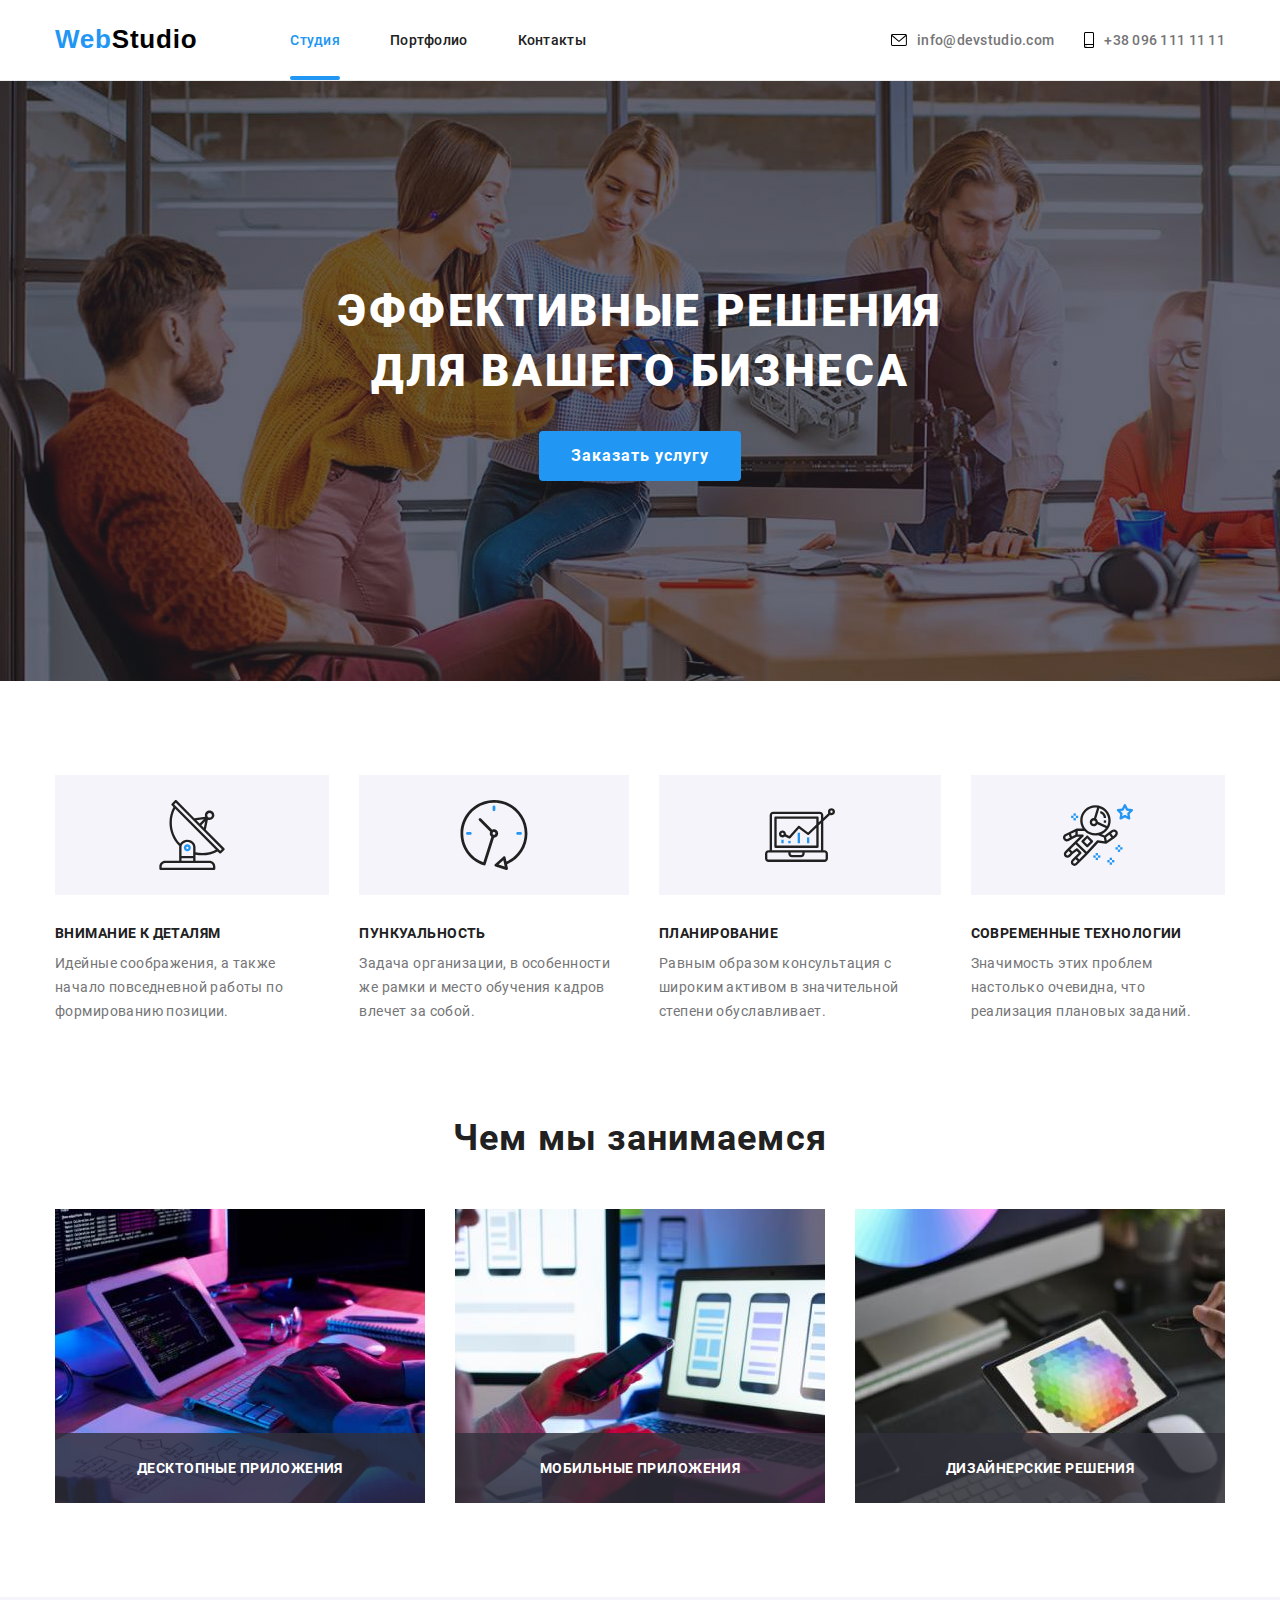
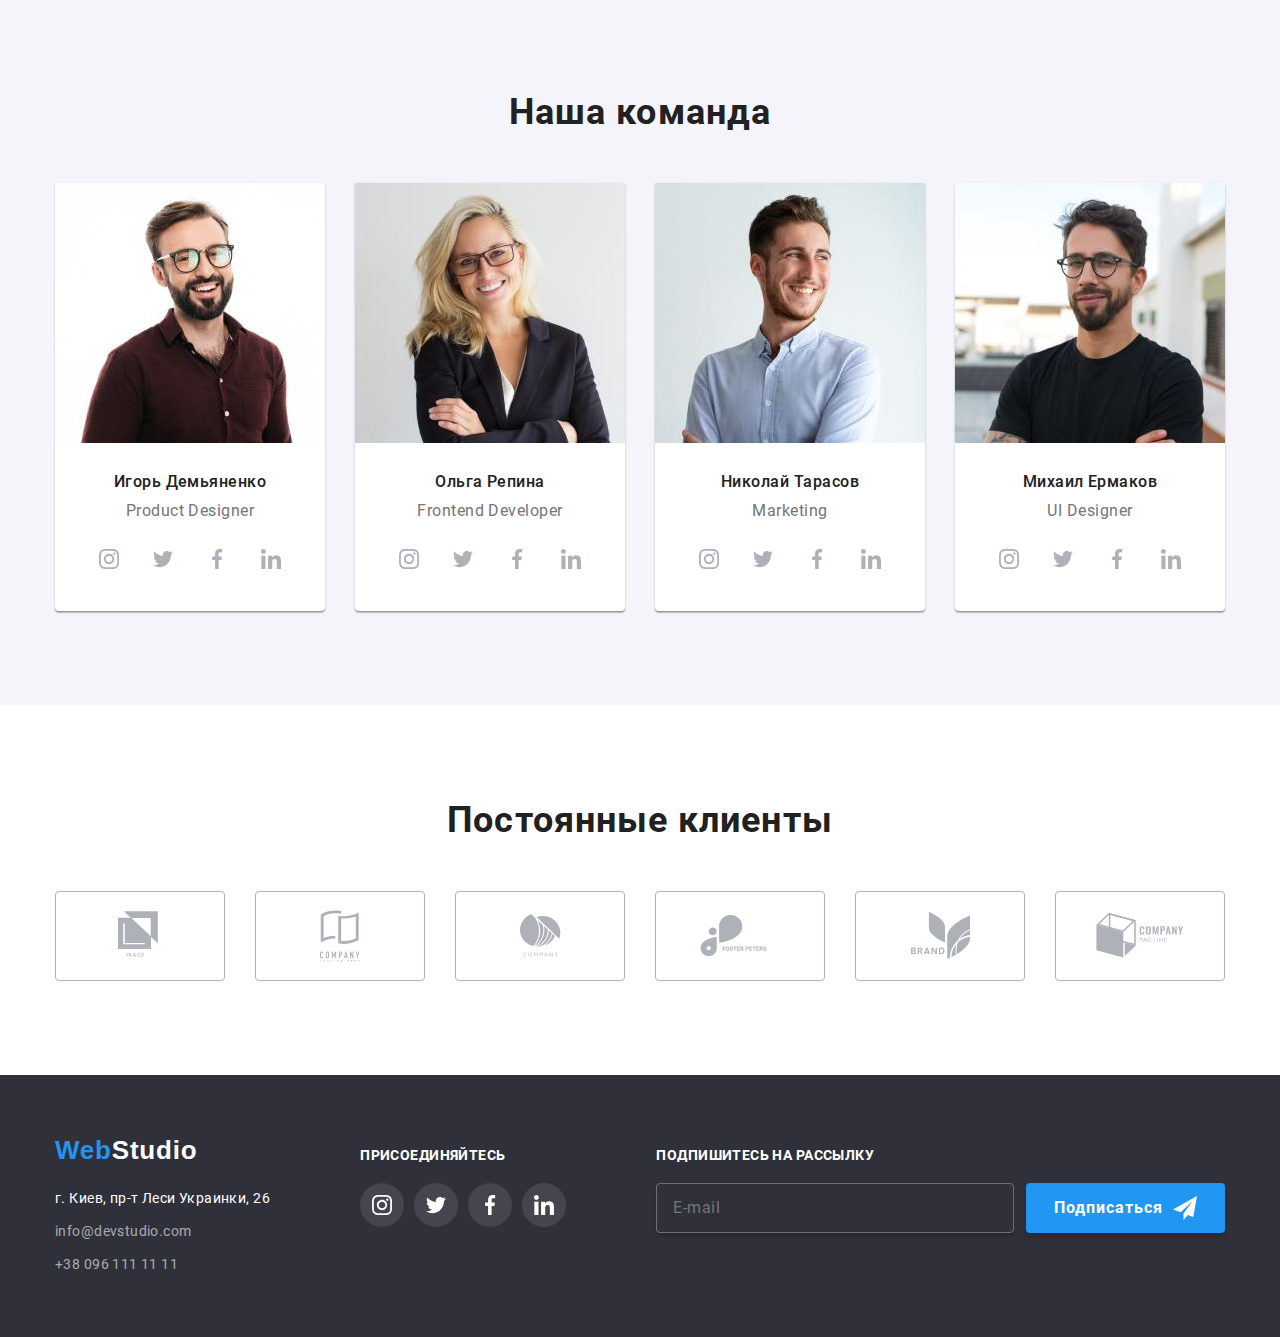
==== commit 7d1e79de: "первая правка" ====
--- a/index.html
+++ b/index.html
@@ -27,13 +27,13 @@
       <nav class="nav">
         <ul class="nav__list">
           <li class="nav__list-item">
-            <a class="nav__list-link" href="./index.html" target="_blank">Cтудия</a>
+            <a class="nav__list-link" href="./index.html">Cтудия</a>
           </li>
           <li class="nav__list-item">
-            <a class="nav__list-link nav__list-link--visual" href="./portfolio.html" target="_blank"> Портфолио</a>
+            <a class="nav__list-link nav__list-link--visual" href="./portfolio.html"> Портфолио</a>
           </li>
           <li class="nav__list-item">
-            <a class="nav__list-link nav__list-link--visual" href="" target="_blank">Контакты</a>
+            <a class="nav__list-link nav__list-link--visual" href="">Контакты</a>
           </li>
         </ul>
       </nav>
@@ -97,7 +97,7 @@
 
     <section class="order-service">
       <div class="container order-service__container">
-        <h1 class="order-service__title">Эффективные решения для вашего бизнеса</h1>
+        <h1 class="order-service__title">Эффективные решения <br>для вашего бизнеса</br></h1>
         <button class="button button--modal" type="button" data-modal-open>Заказать услугу</button>
       </div>
     </section>
@@ -576,10 +576,8 @@
       </form>
     </div>
   </div>
-
+  <script src="./modal.js"></script>
+  <script src="./menu.js"></script>
 </body>
 
-</html>
-
-<script src="./modal.js"></script>
-<script src="./menu.js"></script>+</html>--- a/css/main.min.css
+++ b/css/main.min.css
@@ -1,3 +1,3 @@
-/*! modern-normalize v1.0.0 | MIT License | https://github.com/sindresorhus/modern-normalize */*,*::before,*::after{box-sizing:border-box}:root{-moz-tab-size:4;tab-size:4}html{line-height:1.15;-webkit-text-size-adjust:100%}body{margin:0}body{font-family:system-ui,-apple-system,"Segoe UI",Roboto,Helvetica,Arial,sans-serif,"Apple Color Emoji","Segoe UI Emoji"}hr{height:0;color:inherit}abbr[title]{text-decoration:underline dotted}b,strong{font-weight:bolder}code,kbd,samp,pre{font-family:ui-monospace, SFMono-Regular, Consolas, "Liberation Mono", Menlo,- monospace;font-size:1em}small{font-size:80%}sub,sup{font-size:75%;line-height:0;position:relative;vertical-align:baseline}sub{bottom:-0.25em}sup{top:-0.5em}table{text-indent:0;border-color:inherit}button,input,optgroup,select,textarea{font-family:inherit;font-size:100%;line-height:1.15;margin:0}button,select{text-transform:none}button,[type="button"],[type="reset"],[type="submit"]{-webkit-appearance:button}::-moz-focus-inner{border-style:none;padding:0}:-moz-focusring{outline:1px dotted ButtonText}:-moz-ui-invalid{box-shadow:none}legend{padding:0}progress{vertical-align:baseline}::-webkit-inner-spin-button,::-webkit-outer-spin-button{height:auto}[type="search"]{-webkit-appearance:textfield;outline-offset:-2px}::-webkit-search-decoration{-webkit-appearance:none}::-webkit-file-upload-button{-webkit-appearance:button;font:inherit}summary{display:list-item}@font-face{font-family:"Roboto";font-style:normal;font-weight:300;src:url("../fonts/roboto-v20-latin_cyrillic-300.eot");src:local(""),url("../fonts/roboto-v20-latin_cyrillic-300.eot?#iefix") format("embedded-opentype"),url("../fonts/roboto-v20-latin_cyrillic-300.woff2") format("woff2"),url("../fonts/roboto-v20-latin_cyrillic-300.woff") format("woff"),url("../fonts/roboto-v20-latin_cyrillic-300.ttf") format("truetype"),url("../fonts/roboto-v20-latin_cyrillic-300.svg#Roboto") format("svg")}@font-face{font-family:"Roboto";font-style:italic;font-weight:300;src:url("../fonts/roboto-v20-latin_cyrillic-300italic.eot");src:local(""),url("../fonts/roboto-v20-latin_cyrillic-300italic.eot?#iefix") format("embedded-opentype"),url("../fonts/roboto-v20-latin_cyrillic-300italic.woff2") format("woff2"),url("../fonts/roboto-v20-latin_cyrillic-300italic.woff") format("woff"),url("../fonts/roboto-v20-latin_cyrillic-300italic.ttf") format("truetype"),url("../fonts/roboto-v20-latin_cyrillic-300italic.svg#Roboto") format("svg")}@font-face{font-family:"Roboto";font-style:normal;font-weight:400;src:url("../fonts/roboto-v20-latin_cyrillic-regular.eot");src:local(""),url("../fonts/roboto-v20-latin_cyrillic-regular.eot?#iefix") format("embedded-opentype"),url("../fonts/roboto-v20-latin_cyrillic-regular.woff2") format("woff2"),url("../fonts/roboto-v20-latin_cyrillic-regular.woff") format("woff"),url("../fonts/roboto-v20-latin_cyrillic-regular.ttf") format("truetype"),url("../fonts/roboto-v20-latin_cyrillic-regular.svg#Roboto") format("svg")}@font-face{font-family:"Roboto";font-style:italic;font-weight:400;src:url("../fonts/roboto-v20-latin_cyrillic-italic.eot");src:local(""),url("../fonts/roboto-v20-latin_cyrillic-italic.eot?#iefix") format("embedded-opentype"),url("../fonts/roboto-v20-latin_cyrillic-italic.woff2") format("woff2"),url("../fonts/roboto-v20-latin_cyrillic-italic.woff") format("woff"),url("../fonts/roboto-v20-latin_cyrillic-italic.ttf") format("truetype"),url("../fonts/roboto-v20-latin_cyrillic-italic.svg#Roboto") format("svg")}@font-face{font-family:"Roboto";font-style:normal;font-weight:500;src:url("../fonts/roboto-v20-latin_cyrillic-500.eot");src:local(""),url("../fonts/roboto-v20-latin_cyrillic-500.eot?#iefix") format("embedded-opentype"),url("../fonts/roboto-v20-latin_cyrillic-500.woff2") format("woff2"),url("../fonts/roboto-v20-latin_cyrillic-500.woff") format("woff"),url("../fonts/roboto-v20-latin_cyrillic-500.ttf") format("truetype"),url("../fonts/roboto-v20-latin_cyrillic-500.svg#Roboto") format("svg")}@font-face{font-family:"Roboto";font-style:italic;font-weight:500;src:url("../fonts/roboto-v20-latin_cyrillic-500italic.eot");src:local(""),url("../fonts/roboto-v20-latin_cyrillic-500italic.eot?#iefix") format("embedded-opentype"),url("../fonts/roboto-v20-latin_cyrillic-500italic.woff2") format("woff2"),url("../fonts/roboto-v20-latin_cyrillic-500italic.woff") format("woff"),url("../fonts/roboto-v20-latin_cyrillic-500italic.ttf") format("truetype"),url("../fonts/roboto-v20-latin_cyrillic-500italic.svg#Roboto") format("svg")}@font-face{font-family:"Roboto";font-style:normal;font-weight:700;src:url("../fonts/roboto-v20-latin_cyrillic-700.eot");src:local(""),url("../fonts/roboto-v20-latin_cyrillic-700.eot?#iefix") format("embedded-opentype"),url("../fonts/roboto-v20-latin_cyrillic-700.woff2") format("woff2"),url("../fonts/roboto-v20-latin_cyrillic-700.woff") format("woff"),url("../fonts/roboto-v20-latin_cyrillic-700.ttf") format("truetype"),url("../fonts/roboto-v20-latin_cyrillic-700.svg#Roboto") format("svg")}@font-face{font-family:"Roboto";font-style:italic;font-weight:700;src:url("../fonts/roboto-v20-latin_cyrillic-700italic.eot");src:local(""),url("../fonts/roboto-v20-latin_cyrillic-700italic.eot?#iefix") format("embedded-opentype"),url("../fonts/roboto-v20-latin_cyrillic-700italic.woff2") format("woff2"),url("../fonts/roboto-v20-latin_cyrillic-700italic.woff") format("woff"),url("../fonts/roboto-v20-latin_cyrillic-700italic.ttf") format("truetype"),url("../fonts/roboto-v20-latin_cyrillic-700italic.svg#Roboto") format("svg")}@font-face{font-family:"Roboto";font-style:normal;font-weight:900;src:url("../fonts/roboto-v20-latin_cyrillic-900.eot");src:local(""),url("../fonts/roboto-v20-latin_cyrillic-900.eot?#iefix") format("embedded-opentype"),url("../fonts/roboto-v20-latin_cyrillic-900.woff2") format("woff2"),url("../fonts/roboto-v20-latin_cyrillic-900.woff") format("woff"),url("../fonts/roboto-v20-latin_cyrillic-900.ttf") format("truetype"),url("../fonts/roboto-v20-latin_cyrillic-900.svg#Roboto") format("svg")}@font-face{font-family:"Roboto";font-style:italic;font-weight:900;src:url("../fonts/roboto-v20-latin_cyrillic-900italic.eot");src:local(""),url("../fonts/roboto-v20-latin_cyrillic-900italic.eot?#iefix") format("embedded-opentype"),url("../fonts/roboto-v20-latin_cyrillic-900italic.woff2") format("woff2"),url("../fonts/roboto-v20-latin_cyrillic-900italic.woff") format("woff"),url("../fonts/roboto-v20-latin_cyrillic-900italic.ttf") format("truetype"),url("../fonts/roboto-v20-latin_cyrillic-900italic.svg#Roboto") format("svg")}:root{--primary-black-color: #212121;--secondary-black-color: #757577;--button-color: #f5f4fa;--blue-color: #2196f3;--white-color: #ffffff;--footer-adress-color: rgba(255, 255, 255, 0.6);--icon-color: #afb1b8;--main-trans-tm-func: cubic-bezier(0.4, 0, 0.2, 1)}.visually-hidden{position:absolute !important;clip:rect(1px 1px 1px 1px);clip:rect(1px, 1px, 1px, 1px);padding:0 !important;border:0 !important;height:1px !important;width:1px !important;overflow:hidden}h1,h2,h3,h4,p{margin:0}ul{margin:0;padding:0}img{display:block;max-width:100%;height:auto}body{font-family:"Roboto", sans-serif;font-style:normal;color:var(--primary-black-color);background-color:var(--white-color)}.container{width:100%;padding-left:15px;padding-right:15px;margin:0 auto}@media screen and (min-width: 480px){.container{width:480px}}@media screen and (min-width: 768px){.container{width:768px}}@media screen and (min-width: 1200px){.container{width:1200px}}.button{display:inline-block;font-family:"Roboto", sans-serif;font-style:normal;font-weight:700;font-size:16px;line-height:1.875;letter-spacing:0.06em;border:none;border-radius:4px;color:var(--white-color);background-color:var(--blue-color)}.button--modal{padding:10px 32px}.button--submit{padding:10px 56px;transition:background-color 250ms var(--main-trans-tm-func);box-shadow:0px 4px 4px rgba(0,0,0,0.15)}.button--submit:focus,.button--submit:hover{background-color:#188ce8}.button--subscribe{display:flex;justify-content:flex-end;align-items:center;padding:10px 28px;box-shadow:0px 4px 4px rgba(0,0,0,0.15)}.icon-send{width:24px;height:24px;margin-left:10px}.button-close{position:absolute;transition:fill 250ms var(--main-trans-tm-func);top:8px;right:8px;display:flex;justify-content:center;align-items:center;width:30px;height:30px;border:1px solid var(--icon-color);border-radius:50%;background-color:var(--white-color)}.button-close:hover,.button-close:focus{fill:var(--blue-color)}.button-burger{padding:0;margin:0;background-color:transparent;border:none;display:block}.button-burger:hover,.button-burger:focus{fill:var(--blue-color)}.mobile-button-close{position:absolute;top:10px;right:15px;padding:0;margin:0;background-color:transparent;border:none;display:block}.mobile-button-close:hover,.mobile-button-close:focus{fill:var(--blue-color)}.subtitle{margin-bottom:30px;font-weight:700;font-size:36px;line-height:1.167;text-align:center;letter-spacing:0.03em}@media screen and (min-width: 1200px){.subtitle{margin-bottom:50px}}.social{display:flex;justify-content:center;list-style:none;margin:-5px}.social__list-item{margin:5px;width:44px;height:44px}.social__list-link{transition:background-color 250ms var(--main-trans-tm-func),fill 250ms var(--main-trans-tm-func);width:100%;height:100%;border-radius:50%;display:flex;justify-content:center;align-items:center;fill:var(--icon-color)}.social__list-link:hover,.social__list-link:focus{background-color:var(--blue-color);fill:var(--white-color)}.social__list-icon{width:20px;height:20px}.social__list-link--color{background-color:rgba(255,255,255,0.1);fill:var(--white-color)}.logo{font-family:"Raleway", sans-serif;font-weight:700;font-size:24px;line-height:1.192;letter-spacing:0.03em;text-decoration:none;display:inline-block}@media screen and (min-width: 1200px){.logo{font-size:26px}}.logo--head{padding-top:16px;padding-bottom:16px;color:#000000}@media screen and (min-width: 768px){.logo--head{padding-top:24px;padding-bottom:25px}}@media screen and (min-width: 1200px){.logo--head{padding-right:93px}}.logo--left-color{color:var(--blue-color)}.logo--footer{color:var(--white-color)}@media screen and (min-width: 1200px){.subscription{padding-top:12px}}.subscription__title{font-weight:700;font-size:14px;line-height:1.142;letter-spacing:0.03em;text-transform:uppercase;color:var(--white-color);margin-bottom:20px}@media screen and (max-width: 1199px){.subscription__title{text-align:center}}.subscription__form{display:flex;flex-direction:column;align-items:center}@media screen and (min-width: 1200px){.subscription__form{flex-direction:row;justify-content:end}}.subscription__input{width:100%;max-width:450px;height:50px;padding:16px;font-weight:400;font-size:16px;line-height:1.25;letter-spacing:0.03em;color:var(--footer-adress-color);background-color:inherit;border:1px solid rgba(255,255,255,0.3);box-shadow:0px 4px 4px rgba(0,0,0,0.15);border-radius:4px}@media screen and (min-width: 1200px){.subscription__input{width:358px;margin-right:12px}}@media screen and (max-width: 1199px){.subscription__input{margin-bottom:20px}}.portfolio{padding:60px 0}@media screen and (min-width: 1200px){.portfolio{padding:93px 0}}.filter{display:flex;flex-wrap:wrap;margin-bottom:50px;list-style:none;margin:-4px;padding-bottom:40px}@media screen and (min-width: 768px){.filter{padding-bottom:30px;justify-content:center}}@media screen and (min-width: 1200px){.filter{padding-bottom:50px}}.filter__selector-item{margin:4px}.filter__selector-button{display:inline-block;transition:color 250ms var(--main-trans-tm-func),background-color 250ms var(--main-trans-tm-func),box-shadow 250ms var(--main-trans-tm-func);border-radius:4px;border:none;min-width:100%;padding:6px 22px;font-family:inherit;font-style:inherit;font-weight:500;font-size:16px;line-height:1.625;letter-spacing:0.03em;color:inherit;background-color:var(--button-color)}.filter__selector-button:focus,.filter__selector-button:hover{color:var(--white-color);background-color:var(--blue-color);box-shadow:0px 3px 1px rgba(0,0,0,0.1),0px 1px 2px rgba(0,0,0,0.08),0px 2px 2px rgba(0,0,0,0.12)}.header{border-bottom:1px solid #ececec}@media screen and (min-width: 768px){.header{font-weight:500;font-size:14px;line-height:1.143;letter-spacing:0.02em}.header .mobile-menu,.header .button-burger{display:none}}.header_container{display:flex;justify-content:space-between;align-items:center;position:relative}@media screen and (min-width: 1200px){.header_container{justify-content:flex-start}}.mobile-menu{z-index:2;position:absolute;background-color:var(--white-color);height:100vh;top:0;left:50%;width:100%;padding-left:40px;padding-top:48px;transform:translateX(-50%) translateY(-100%);transition:transform 500ms var(--main-trans-tm-func)}.mobile-nav{padding-bottom:302px;list-style:none}.mobile-nav__item:not(:last-child){margin-bottom:32px}.mobile-nav__link{text-decoration:none;font-weight:500;font-size:40px;line-height:1.175;letter-spacing:0.02em;color:var(--black-color)}.mobile-nav__link:hover,.mobile-nav__link:focus{color:var(--blue-color)}.mobile-contact{list-style:none;padding-bottom:64px}.mobile-contact__item:not(:last-child){margin-bottom:32px}.mobile-contact__link{color:var(--blue-color);text-decoration:none;font-weight:500;font-size:34px;line-height:1.176;letter-spacing:0.02em}.mobile-contact--mail{color:var(--secondary-black-color);font-size:24px;line-height:1.167}.mobile-menu--is-open{transform:translateX(-50%) translateY(0%)}.mobile-social{display:flex;list-style:none}.mobile-social__item:not(:last-child){margin-right:20px;position:relative}.mobile-social__item:not(:last-child)::after{position:absolute;height:22px;width:1px;content:"";background-color:var(--secondary-black-color);right:-10px}.mobile-social__link{text-decoration:none;font-weight:500;font-size:18px;line-height:1.22;letter-spacing:0.02em;color:var(--blue-color)}.nav__list{display:flex;align-items:center;list-style:none;margin-right:auto}@media screen and (max-width: 767px){.nav__list{display:none}}@media screen and (min-width: 768px){.nav__list-item:not(:last-child){margin-right:50px}}.nav__list-link{position:relative;transition:color 250ms var(--main-trans-tm-func);display:block;padding:32px 0;text-decoration:none;color:var(--blue-color);overflow:hidden}.nav__list-link::after{position:absolute;bottom:0;transition:transform 250ms var(--main-trans-tm-func);display:block;content:"";width:100%;height:4px;border-radius:2px;background-color:var(--blue-color)}.nav__list-link:hover,.nav__list-link:focus{color:var(--blue-color)}.nav__list-link--visual{color:var(--primary-black-color)}.nav__list-link--visual::after{transform:translateY(100%)}.nav__list-link--visual:hover:after,.nav__list-link--visual:focus:after{transform:translateY(0%)}.contact{list-style:none;font-size:12px;line-height:1.167}@media screen and (max-width: 767px){.contact{display:none}}@media screen and (min-width: 1200px){.contact{display:flex;align-items:center;justify-content:center;font-size:14px;line-height:1.143;margin-left:auto}}@media screen and (min-width: 768px){.contact__list-item:nth-child(1){margin-bottom:10px}}@media screen and (min-width: 1200px){.contact__list-item:nth-child(1){margin-right:30px;margin-bottom:0}}.contact__list-link{display:flex;align-items:center;transition:color 250ms var(--main-trans-tm-func),fill 250ms var(--main-trans-tm-func);text-decoration:none;color:var(--secondary-black-color)}@media screen and (min-width: 1200px){.contact__list-link{padding:30px 0}}.contact__list-link:hover,.contact__list-link:focus{color:var(--blue-color);fill:var(--blue-color)}.contact__list-icon{margin-right:10px}.order-service{min-height:400px;background-image:linear-gradient(rgba(47,48,58,0.4), rgba(47,48,58,0.4)),url(../img/Hero-mobile.jpg);background-repeat:no-repeat;background-size:cover;background-color:#c4c4c4}@media screen and (min-width: 1200px){.order-service{min-height:600px}}@media screen and (min-device-pixel-ratio: 2), screen and (min-resolution: 192dpi), screen and (min-resolution: 2dppx){.order-service{background-image:linear-gradient(rgba(47,48,58,0.4), rgba(47,48,58,0.4)),url(../img/Hero-mobile@2x.jpg)}}@media screen and (min-width: 768px){.order-service{background-image:linear-gradient(rgba(47,48,58,0.4), rgba(47,48,58,0.4)),url(../img/Hero-tablet.jpg)}}@media screen and (min-device-pixel-ratio: 2) and (min-width: 768px), screen and (min-resolution: 192dpi) and (min-width: 768px), screen and (min-resolution: 2dppx) and (min-width: 768px){.order-service{background-image:linear-gradient(rgba(47,48,58,0.4), rgba(47,48,58,0.4)),url(../img/Hero-tablet@2x.jpg)}}@media screen and (min-width: 1200px){.order-service{background-image:linear-gradient(rgba(47,48,58,0.4), rgba(47,48,58,0.4)),url(../img/Hero-desktop.jpg)}}@media screenand and (min-device-pixel-ratio: 2) and (min-width: 1200px), screen and (min-resolution: 192dpi) and (min-width: 1200px), screen and (min-resolution: 2dppx) and (min-width: 1200px){.order-service{background-image:linear-gradient(rgba(47,48,58,0.4), rgba(47,48,58,0.4)),url(../img/Hero-desktop@2x.jpg)}}.order-service__container{text-align:center;padding-left:60px;padding-right:60px;padding-top:118px}@media screen and (min-width: 768px){.order-service__container{padding-left:204px;padding-right:204px;padding-top:118px}}@media screen and (min-width: 1200px){.order-service__container{padding-left:237px;padding-right:237px;padding-top:200px}}.order-service__title{margin-bottom:30px;font-weight:900;font-size:26px;line-height:1.62;letter-spacing:0.06em;color:var(--white-color);text-transform:uppercase}@media screen and (min-width: 1200px){.order-service__title{font-size:44px;line-height:1.364}}.advantage{padding:60px 0}@media screen and (min-width: 1200px){.advantage{padding:94px 0}}.advantage__list{display:flex;flex-direction:column;list-style:none;margin:-15px}@media screen and (min-width: 768px){.advantage__list{flex-wrap:wrap;flex-direction:row}}@media screen and (min-width: 1200px){.advantage__list{justify-content:space-between;flex-wrap:nowrap}}.advantage__list-item{margin:15px}@media screen and (min-width: 768px) and (max-width: 1199px){.advantage__list-item{flex-basis:calc((100% / 2) - 30px)}}.advantage__list-icon-box{display:flex;justify-content:center;align-items:center;padding:25px 0;margin-bottom:30px;background-color:var(--button-color)}.advantage__list-title{margin-bottom:10px;font-weight:700;font-size:14px;line-height:1.143;letter-spacing:0.03em;text-transform:uppercase}@media screen and (max-width: 1199px){.advantage__list-title{text-align:center}}.advantage__list-description{font-weight:400;font-size:14px;line-height:1.715;letter-spacing:0.03em;color:var(--secondary-black-color)}.work{padding-bottom:60px}@media screen and (max-width: 1199px){.work{display:none}}.work__list{display:flex;justify-content:space-between;list-style:none}.work__list-item{position:relative}.work__list-label{position:absolute;bottom:0;padding:27px 0;width:100%;font-size:14px;line-height:1.143;font-weight:700;letter-spacing:0.03em;text-align:center;text-transform:uppercase;background:rgba(47,48,58,0.8);color:#fff}.team{padding:60px 0;background-color:var(--button-color)}@media screen and (min-width: 1200px){.team{padding:94px 0}}.team__list{display:flex;flex-direction:column;list-style:none;margin:-15px}@media screen and (min-width: 768px){.team__list{flex-wrap:wrap;flex-direction:row}}@media screen and (min-width: 1200px){.team__list{flex-wrap:nowrap;justify-content:space-between}}.team__list-staff-card{background:var(--white-color);box-shadow:0px 1px 3px rgba(0,0,0,0.12),0px 1px 1px rgba(0,0,0,0.14),0px 2px 1px rgba(0,0,0,0.2);border-radius:0px 0px 4px 4px;margin:15px}@media screen and (min-width: 768px) and (max-width: 1199px){.team__list-staff-card{flex-basis:calc((100% / 2) - 30px)}}.team__list-staff-info{padding:30px 0;text-align:center}.team__list-staff-name{margin-bottom:10px;font-weight:500;font-size:16px;line-height:1.185;letter-spacing:0.03em}.team__list-staff-function{margin-bottom:16px;font-size:16px;line-height:1.185;letter-spacing:0.03em;font-weight:400;color:var(--secondary-black-color)}.regular-customers{padding:60px 0}@media screen and (min-width: 1200px){.regular-customers{padding:94px 0}}.regular-customers__list{display:flex;list-style:none;margin:-15px;flex-wrap:wrap}@media screen and (min-width: 1200px){.regular-customers__list{flex-wrap:nowrap;justify-content:space-between}}.rugular-customers__list-item{margin:15px;height:90px}@media screen and (max-width: 767px){.rugular-customers__list-item{flex-basis:calc((100% / 2) - 30px)}}@media screen and (min-width: 768px) and (max-width: 1199px){.rugular-customers__list-item{flex-basis:calc((100% / 3) - 30px)}}@media screen and (min-width: 1200px){.rugular-customers__list-item{flex-basis:100%}}.regular-customers__list-link{display:flex;justify-content:center;align-items:center;width:100%;height:100%;transition:border-color 250ms var(--main-trans-tm-func),fill 250ms var(--main-trans-tm-func);border:1px solid var(--icon-color);border-radius:4px;fill:var(--icon-color)}.regular-customers__list-link:hover,.regular-customers__list-link:focus{border-color:var(--blue-color);fill:var(--blue-color)}.project{display:flex;flex-wrap:wrap;list-style:none;margin:-15px}.project__list-item{background:#ffffff;margin:15px;outline:1px solid #eeeeee;transform:scale(1);transition:box-shadow 250ms var(--main-trans-tm-func),transform 250ms var(--main-trans-tm-func)}.project__list-item:hover,.project__list-item:focus{transform:scale(1.1);box-shadow:0px 1px 1px rgba(0,0,0,0.12),0px 4px 4px rgba(0,0,0,0.06),1px 4px 6px rgba(0,0,0,0.16)}.project__list-item:hover .project__overlay,.project__list-item:focus .project__overlay{transform:translateY(0%) rotateZ(360deg)}@media screen and (min-width: 768px) and (max-width: 1199px){.project__list-item{flex-basis:calc((100% / 2) - 30px)}}@media screen and (min-width: 1200px){.project__list-item{flex-basis:calc((100% / 3) - 30px)}}.project__list-link{overflow:hidden;text-decoration:none;color:inherit}.project__list-link:hover .project__overlay,.project__list-link:focus .project__overlay{transform:translateY(0%) rotateZ(360deg)}.project__overlay-block{position:relative;overflow:hidden;max-width:100%}.project__overlay{position:absolute;transform:translateY(101%) rotateZ(180deg);bottom:0;width:100%;height:100%;transition:transform 250ms var(--main-trans-tm-func);padding:63px 24px;font-size:18px;font-weight:400;line-height:1.56;letter-spacing:0.03em;color:var(--white-color);background-color:rgba(33,150,243,0.9)}.project__about{overflow:hidden;padding:20px 20px}.project__name{margin-bottom:4px;font-weight:700;font-size:18px;line-height:2;letter-spacing:0.06em}.project__description{font-weight:400;font-size:16px;line-height:30px;letter-spacing:0.03em;color:var(--secondary-black-color)}.footer{padding:60px 0;background-color:#2f303a}@media screen and (min-width: 768px){.footer__container{display:flex;flex-wrap:wrap;justify-content:center}}@media screen and (min-width: 1200px){.footer__container{flex-wrap:nowrap;justify-content:space-between}}.address{font-style:inherit;font-weight:400;font-size:14px;line-height:1.714;letter-spacing:0.03em}.address__list{list-style:none}@media screen and (max-width: 1199px){.address__list{text-align:center;padding-bottom:60px}}@media screen and (min-width: 768px) and (max-width: 1199px){.address__list{padding-right:165px}}.address__list-logo-item{margin-bottom:20px}.address__list-item:not(:last-child){margin-bottom:9px}.address__list-link{text-decoration:none;color:var(--footer-adress-color)}.address__list-link--color{color:var(--white-color)}@media screen and (min-width: 768px){.social-section{padding-top:5px}}@media screen and (min-width: 1200px){.social-section{padding-top:12px}}@media screen and (max-width: 1199px){.social-section{text-align:center;padding-bottom:60px}}.social-section__title{margin-bottom:20px;font-weight:700;font-size:14px;line-height:1.143;letter-spacing:0.03em;text-transform:uppercase;color:var(--white-color)}.backdrop{position:fixed;transition:opacity 250ms var(--main-trans-tm-func);min-width:100%;min-height:100%;left:0;top:0;background-color:rgba(0,0,0,0.3)}.modal{position:absolute;left:50%;top:50%;transform:translate(-50%, -50%);transition:transform 250ms var(--main-trans-tm-func);max-width:528px;max-height:581px;padding:40px;background-color:var(--white-color)}@media screen and (max-width: 1199px){.modal{width:100%;max-width:450px;height:100%;max-height:609px;overflow:scroll}}.backdrop--is-hidden{opacity:0;pointer-events:none}.form{display:flex;flex-direction:column;align-items:center}.modal__title{font-weight:700;font-size:20px;line-height:1.15;text-align:center;letter-spacing:0.03em;color:#212121;margin-bottom:12px}.form__label{width:100%;margin-bottom:10px}.form__label--margin{margin-bottom:20px}.form__input-title{display:block;margin-bottom:4px;font-weight:400;font-size:12px;line-height:1.167;letter-spacing:0.01em;color:var(--secondary-black-color)}.form__input-field{position:relative;display:block}.form__input{display:block;width:100%;height:40px;padding:0 42px;border:1px solid rgba(33,33,33,0.2);border-radius:4px;font-weight:400;font-size:12px;line-height:1.167;letter-spacing:0.01em;color:var(--secondary-black-color);transition:border-color 250ms var(--main-trans-tm-func)}.form__input::placeholder{color:rgba(117,117,117,0.5)}.form__input:focus,.form__input:not(:placeholder-shown){border-color:var(--blue-color);outline:none}.form__input:focus+.form__input-icon,.form__input:focus+.form__input-icon,.form__input:not(:placeholder-shown)+.form__input-icon,.form__input:not(:placeholder-shown)+.form__input-icon{fill:var(--blue-color)}.form__input:invalid:required{background-color:rgba(255,0,0,0.2)}.form__input:invalid{background-color:rgba(255,0,0,0.2)}.form__input--textaria{resize:none;height:120px;padding:12px 16px}.form__input-icon{display:block;position:absolute;top:50%;left:12px;width:18px;height:18px;transform:translateY(-50%);transition:fill 250ms var(--main-trans-tm-func)}.agreement{display:flex;align-items:center;justify-content:center;margin-bottom:30px}.agreement__check-cust{width:16px;height:15px;background-image:url(../img/icon-off-check.svg);margin-right:7px}.agreement__check{position:absolute}.agreement__check:checked+.agreement__check-cust{background-image:url(../img/icon-check.svg)}.agreement__check:focus+.agreement__check-cust{box-shadow:0 0 0 1px var(--blue-color)}.agreement__text{font-weight:400;font-size:12px;line-height:1.71;letter-spacing:0.03em;color:var(--secondary-black-color)}@media screen and (min-width: 1200px){.agreement__text{font-size:14px}}.agreement__text-link{color:var(--blue-color)}
+/*! modern-normalize v1.0.0 | MIT License | https://github.com/sindresorhus/modern-normalize */*,*::before,*::after{-webkit-box-sizing:border-box;box-sizing:border-box}:root{-moz-tab-size:4;-o-tab-size:4;tab-size:4}html{line-height:1.15;-webkit-text-size-adjust:100%}body{margin:0}body{font-family:system-ui,-apple-system,"Segoe UI",Roboto,Helvetica,Arial,sans-serif,"Apple Color Emoji","Segoe UI Emoji"}hr{height:0;color:inherit}abbr[title]{-webkit-text-decoration:underline dotted;text-decoration:underline dotted}b,strong{font-weight:bolder}code,kbd,samp,pre{font-family:ui-monospace, SFMono-Regular, Consolas, "Liberation Mono", Menlo,+ monospace;font-size:1em}small{font-size:80%}sub,sup{font-size:75%;line-height:0;position:relative;vertical-align:baseline}sub{bottom:-0.25em}sup{top:-0.5em}table{text-indent:0;border-color:inherit}button,input,optgroup,select,textarea{font-family:inherit;font-size:100%;line-height:1.15;margin:0}button,select{text-transform:none}button,[type="button"],[type="reset"],[type="submit"]{-webkit-appearance:button}::-moz-focus-inner{border-style:none;padding:0}:-moz-focusring{outline:1px dotted ButtonText}:-moz-ui-invalid{box-shadow:none}legend{padding:0}progress{vertical-align:baseline}::-webkit-inner-spin-button,::-webkit-outer-spin-button{height:auto}[type="search"]{-webkit-appearance:textfield;outline-offset:-2px}::-webkit-search-decoration{-webkit-appearance:none}::-webkit-file-upload-button{-webkit-appearance:button;font:inherit}summary{display:list-item}@font-face{font-family:"Roboto";font-style:normal;font-weight:300;src:url("../fonts/roboto-v20-latin_cyrillic-300.eot");src:local(""),url("../fonts/roboto-v20-latin_cyrillic-300.eot?#iefix") format("embedded-opentype"),url("../fonts/roboto-v20-latin_cyrillic-300.woff2") format("woff2"),url("../fonts/roboto-v20-latin_cyrillic-300.woff") format("woff"),url("../fonts/roboto-v20-latin_cyrillic-300.ttf") format("truetype"),url("../fonts/roboto-v20-latin_cyrillic-300.svg#Roboto") format("svg")}@font-face{font-family:"Roboto";font-style:italic;font-weight:300;src:url("../fonts/roboto-v20-latin_cyrillic-300italic.eot");src:local(""),url("../fonts/roboto-v20-latin_cyrillic-300italic.eot?#iefix") format("embedded-opentype"),url("../fonts/roboto-v20-latin_cyrillic-300italic.woff2") format("woff2"),url("../fonts/roboto-v20-latin_cyrillic-300italic.woff") format("woff"),url("../fonts/roboto-v20-latin_cyrillic-300italic.ttf") format("truetype"),url("../fonts/roboto-v20-latin_cyrillic-300italic.svg#Roboto") format("svg")}@font-face{font-family:"Roboto";font-style:normal;font-weight:400;src:url("../fonts/roboto-v20-latin_cyrillic-regular.eot");src:local(""),url("../fonts/roboto-v20-latin_cyrillic-regular.eot?#iefix") format("embedded-opentype"),url("../fonts/roboto-v20-latin_cyrillic-regular.woff2") format("woff2"),url("../fonts/roboto-v20-latin_cyrillic-regular.woff") format("woff"),url("../fonts/roboto-v20-latin_cyrillic-regular.ttf") format("truetype"),url("../fonts/roboto-v20-latin_cyrillic-regular.svg#Roboto") format("svg")}@font-face{font-family:"Roboto";font-style:italic;font-weight:400;src:url("../fonts/roboto-v20-latin_cyrillic-italic.eot");src:local(""),url("../fonts/roboto-v20-latin_cyrillic-italic.eot?#iefix") format("embedded-opentype"),url("../fonts/roboto-v20-latin_cyrillic-italic.woff2") format("woff2"),url("../fonts/roboto-v20-latin_cyrillic-italic.woff") format("woff"),url("../fonts/roboto-v20-latin_cyrillic-italic.ttf") format("truetype"),url("../fonts/roboto-v20-latin_cyrillic-italic.svg#Roboto") format("svg")}@font-face{font-family:"Roboto";font-style:normal;font-weight:500;src:url("../fonts/roboto-v20-latin_cyrillic-500.eot");src:local(""),url("../fonts/roboto-v20-latin_cyrillic-500.eot?#iefix") format("embedded-opentype"),url("../fonts/roboto-v20-latin_cyrillic-500.woff2") format("woff2"),url("../fonts/roboto-v20-latin_cyrillic-500.woff") format("woff"),url("../fonts/roboto-v20-latin_cyrillic-500.ttf") format("truetype"),url("../fonts/roboto-v20-latin_cyrillic-500.svg#Roboto") format("svg")}@font-face{font-family:"Roboto";font-style:italic;font-weight:500;src:url("../fonts/roboto-v20-latin_cyrillic-500italic.eot");src:local(""),url("../fonts/roboto-v20-latin_cyrillic-500italic.eot?#iefix") format("embedded-opentype"),url("../fonts/roboto-v20-latin_cyrillic-500italic.woff2") format("woff2"),url("../fonts/roboto-v20-latin_cyrillic-500italic.woff") format("woff"),url("../fonts/roboto-v20-latin_cyrillic-500italic.ttf") format("truetype"),url("../fonts/roboto-v20-latin_cyrillic-500italic.svg#Roboto") format("svg")}@font-face{font-family:"Roboto";font-style:normal;font-weight:700;src:url("../fonts/roboto-v20-latin_cyrillic-700.eot");src:local(""),url("../fonts/roboto-v20-latin_cyrillic-700.eot?#iefix") format("embedded-opentype"),url("../fonts/roboto-v20-latin_cyrillic-700.woff2") format("woff2"),url("../fonts/roboto-v20-latin_cyrillic-700.woff") format("woff"),url("../fonts/roboto-v20-latin_cyrillic-700.ttf") format("truetype"),url("../fonts/roboto-v20-latin_cyrillic-700.svg#Roboto") format("svg")}@font-face{font-family:"Roboto";font-style:italic;font-weight:700;src:url("../fonts/roboto-v20-latin_cyrillic-700italic.eot");src:local(""),url("../fonts/roboto-v20-latin_cyrillic-700italic.eot?#iefix") format("embedded-opentype"),url("../fonts/roboto-v20-latin_cyrillic-700italic.woff2") format("woff2"),url("../fonts/roboto-v20-latin_cyrillic-700italic.woff") format("woff"),url("../fonts/roboto-v20-latin_cyrillic-700italic.ttf") format("truetype"),url("../fonts/roboto-v20-latin_cyrillic-700italic.svg#Roboto") format("svg")}@font-face{font-family:"Roboto";font-style:normal;font-weight:900;src:url("../fonts/roboto-v20-latin_cyrillic-900.eot");src:local(""),url("../fonts/roboto-v20-latin_cyrillic-900.eot?#iefix") format("embedded-opentype"),url("../fonts/roboto-v20-latin_cyrillic-900.woff2") format("woff2"),url("../fonts/roboto-v20-latin_cyrillic-900.woff") format("woff"),url("../fonts/roboto-v20-latin_cyrillic-900.ttf") format("truetype"),url("../fonts/roboto-v20-latin_cyrillic-900.svg#Roboto") format("svg")}@font-face{font-family:"Roboto";font-style:italic;font-weight:900;src:url("../fonts/roboto-v20-latin_cyrillic-900italic.eot");src:local(""),url("../fonts/roboto-v20-latin_cyrillic-900italic.eot?#iefix") format("embedded-opentype"),url("../fonts/roboto-v20-latin_cyrillic-900italic.woff2") format("woff2"),url("../fonts/roboto-v20-latin_cyrillic-900italic.woff") format("woff"),url("../fonts/roboto-v20-latin_cyrillic-900italic.ttf") format("truetype"),url("../fonts/roboto-v20-latin_cyrillic-900italic.svg#Roboto") format("svg")}:root{--primary-black-color: #212121;--secondary-black-color: #757577;--button-color: #f5f4fa;--blue-color: #2196f3;--white-color: #ffffff;--footer-adress-color: rgba(255, 255, 255, 0.6);--icon-color: #afb1b8;--main-trans-tm-func: cubic-bezier(0.4, 0, 0.2, 1)}.visually-hidden{position:absolute !important;clip:rect(1px 1px 1px 1px);clip:rect(1px, 1px, 1px, 1px);padding:0 !important;border:0 !important;height:1px !important;width:1px !important;overflow:hidden}h1,h2,h3,h4,p{margin:0}ul{margin:0;padding:0}img{display:block;max-width:100%;height:auto}body{font-family:"Roboto", sans-serif;font-style:normal;color:var(--primary-black-color);background-color:var(--white-color)}.container{width:100%;padding-left:15px;padding-right:15px;margin:0 auto}@media screen and (min-width: 480px){.container{width:480px}}@media screen and (min-width: 768px){.container{width:768px}}@media screen and (min-width: 1200px){.container{width:1200px}}.button{display:inline-block;font-family:"Roboto", sans-serif;font-style:normal;font-weight:700;font-size:16px;line-height:1.875;letter-spacing:0.06em;border:none;border-radius:4px;color:var(--white-color);background-color:var(--blue-color)}.button--modal{padding:10px 32px}.button--submit{padding:10px 56px;-webkit-transition:background-color 250ms var(--main-trans-tm-func);transition:background-color 250ms var(--main-trans-tm-func);-webkit-box-shadow:0px 4px 4px rgba(0,0,0,0.15);box-shadow:0px 4px 4px rgba(0,0,0,0.15)}.button--submit:focus,.button--submit:hover{background-color:#188ce8}.button--subscribe{display:-webkit-box;display:-ms-flexbox;display:flex;-webkit-box-pack:end;-ms-flex-pack:end;justify-content:flex-end;-webkit-box-align:center;-ms-flex-align:center;align-items:center;padding:10px 28px;-webkit-box-shadow:0px 4px 4px rgba(0,0,0,0.15);box-shadow:0px 4px 4px rgba(0,0,0,0.15)}.icon-send{width:24px;height:24px;margin-left:10px}.button-close{position:absolute;-webkit-transition:fill 250ms var(--main-trans-tm-func);transition:fill 250ms var(--main-trans-tm-func);top:8px;right:8px;display:-webkit-box;display:-ms-flexbox;display:flex;-webkit-box-pack:center;-ms-flex-pack:center;justify-content:center;-webkit-box-align:center;-ms-flex-align:center;align-items:center;width:30px;height:30px;border:1px solid var(--icon-color);border-radius:50%;background-color:var(--white-color)}.button-close:hover,.button-close:focus{fill:var(--blue-color)}.button-burger{padding:0;margin:0;background-color:transparent;border:none;display:block}.button-burger:hover,.button-burger:focus{fill:var(--blue-color)}.mobile-button-close{position:absolute;top:10px;right:15px;padding:0;margin:0;background-color:transparent;border:none;display:block}.mobile-button-close:hover,.mobile-button-close:focus{fill:var(--blue-color)}.subtitle{margin-bottom:30px;font-weight:700;font-size:36px;line-height:1.167;text-align:center;letter-spacing:0.03em}@media screen and (min-width: 1200px){.subtitle{margin-bottom:50px}}.social{display:-webkit-box;display:-ms-flexbox;display:flex;-webkit-box-pack:center;-ms-flex-pack:center;justify-content:center;list-style:none;margin:-5px}.social__list-item{margin:5px;width:44px;height:44px}.social__list-link{-webkit-transition:background-color 250ms var(--main-trans-tm-func),fill 250ms var(--main-trans-tm-func);transition:background-color 250ms var(--main-trans-tm-func),fill 250ms var(--main-trans-tm-func);width:100%;height:100%;border-radius:50%;display:-webkit-box;display:-ms-flexbox;display:flex;-webkit-box-pack:center;-ms-flex-pack:center;justify-content:center;-webkit-box-align:center;-ms-flex-align:center;align-items:center;fill:var(--icon-color)}.social__list-link:hover,.social__list-link:focus{background-color:var(--blue-color);fill:var(--white-color)}.social__list-icon{width:20px;height:20px}.social__list-link--color{background-color:rgba(255,255,255,0.1);fill:var(--white-color)}.logo{font-family:"Raleway", sans-serif;font-weight:700;font-size:24px;line-height:1.192;letter-spacing:0.03em;text-decoration:none;display:inline-block}@media screen and (min-width: 1200px){.logo{font-size:26px}}.logo--head{padding-top:16px;padding-bottom:16px;color:#000000}@media screen and (min-width: 768px){.logo--head{padding-top:24px;padding-bottom:25px}}@media screen and (min-width: 1200px){.logo--head{padding-right:93px}}.logo--left-color{color:var(--blue-color)}.logo--footer{color:var(--white-color)}@media screen and (min-width: 1200px){.subscription{padding-top:12px}}.subscription__title{font-weight:700;font-size:14px;line-height:1.142;letter-spacing:0.03em;text-transform:uppercase;color:var(--white-color);margin-bottom:20px}@media screen and (max-width: 1199px){.subscription__title{text-align:center}}.subscription__form{display:-webkit-box;display:-ms-flexbox;display:flex;-webkit-box-orient:vertical;-webkit-box-direction:normal;-ms-flex-direction:column;flex-direction:column;-webkit-box-align:center;-ms-flex-align:center;align-items:center}@media screen and (min-width: 1200px){.subscription__form{-webkit-box-orient:horizontal;-webkit-box-direction:normal;-ms-flex-direction:row;flex-direction:row;-webkit-box-pack:end;-ms-flex-pack:end;justify-content:end}}.subscription__input{width:100%;max-width:450px;height:50px;padding:16px;font-weight:400;font-size:16px;line-height:1.25;letter-spacing:0.03em;color:var(--footer-adress-color);background-color:inherit;border:1px solid rgba(255,255,255,0.3);-webkit-box-shadow:0px 4px 4px rgba(0,0,0,0.15);box-shadow:0px 4px 4px rgba(0,0,0,0.15);border-radius:4px}@media screen and (min-width: 768px){.subscription__input{width:450px}}@media screen and (min-width: 1200px){.subscription__input{width:358px;margin-right:12px}}@media screen and (max-width: 1199px){.subscription__input{margin-bottom:20px}}.portfolio{padding:60px 0}@media screen and (min-width: 1200px){.portfolio{padding:93px 0}}.filter{display:-webkit-box;display:-ms-flexbox;display:flex;-ms-flex-wrap:wrap;flex-wrap:wrap;margin-bottom:50px;list-style:none;margin:-4px;padding-bottom:40px}@media screen and (min-width: 768px){.filter{padding-bottom:30px;-webkit-box-pack:center;-ms-flex-pack:center;justify-content:center}}@media screen and (min-width: 1200px){.filter{padding-bottom:50px}}.filter__selector-item{margin:4px}.filter__selector-button{display:inline-block;-webkit-transition:color 250ms var(--main-trans-tm-func),background-color 250ms var(--main-trans-tm-func),-webkit-box-shadow 250ms var(--main-trans-tm-func);transition:color 250ms var(--main-trans-tm-func),background-color 250ms var(--main-trans-tm-func),-webkit-box-shadow 250ms var(--main-trans-tm-func);transition:color 250ms var(--main-trans-tm-func),background-color 250ms var(--main-trans-tm-func),box-shadow 250ms var(--main-trans-tm-func);transition:color 250ms var(--main-trans-tm-func),background-color 250ms var(--main-trans-tm-func),box-shadow 250ms var(--main-trans-tm-func),-webkit-box-shadow 250ms var(--main-trans-tm-func);border-radius:4px;border:none;min-width:100%;padding:6px 22px;font-family:inherit;font-style:inherit;font-weight:500;font-size:16px;line-height:1.625;letter-spacing:0.03em;color:inherit;background-color:var(--button-color)}.filter__selector-button:focus,.filter__selector-button:hover{color:var(--white-color);background-color:var(--blue-color);-webkit-box-shadow:0px 3px 1px rgba(0,0,0,0.1),0px 1px 2px rgba(0,0,0,0.08),0px 2px 2px rgba(0,0,0,0.12);box-shadow:0px 3px 1px rgba(0,0,0,0.1),0px 1px 2px rgba(0,0,0,0.08),0px 2px 2px rgba(0,0,0,0.12)}.header{border-bottom:1px solid #ececec}@media screen and (min-width: 768px){.header{font-weight:500;font-size:14px;line-height:1.143;letter-spacing:0.02em}.header .mobile-menu,.header .button-burger{display:none}}.header_container{display:-webkit-box;display:-ms-flexbox;display:flex;-webkit-box-pack:justify;-ms-flex-pack:justify;justify-content:space-between;-webkit-box-align:center;-ms-flex-align:center;align-items:center;position:relative}@media screen and (min-width: 1200px){.header_container{-webkit-box-pack:start;-ms-flex-pack:start;justify-content:flex-start}}.mobile-menu{display:-webkit-box;display:-ms-flexbox;display:flex;-webkit-box-orient:vertical;-webkit-box-direction:normal;-ms-flex-direction:column;flex-direction:column;-webkit-box-pack:justify;-ms-flex-pack:justify;justify-content:space-between;z-index:2;position:absolute;background-color:var(--white-color);height:100vh;top:0;left:50%;width:100%;padding-left:25px;padding-top:48px;opacity:0;pointer-events:none;-webkit-transform:translateX(-50%) translateY(-150%);transform:translateX(-50%) translateY(-150%);-webkit-transition:opacity 500ms var(--main-trans-tm-func),-webkit-transform 500ms var(--main-trans-tm-func);transition:opacity 500ms var(--main-trans-tm-func),-webkit-transform 500ms var(--main-trans-tm-func);transition:transform 500ms var(--main-trans-tm-func),opacity 500ms var(--main-trans-tm-func);transition:transform 500ms var(--main-trans-tm-func),opacity 500ms var(--main-trans-tm-func),-webkit-transform 500ms var(--main-trans-tm-func)}.mobile-menu--is-open{opacity:1;pointer-events:visible;-webkit-transform:translateX(-50%) translateY(0%);transform:translateX(-50%) translateY(0%)}.mobile-nav{list-style:none;margin-bottom:auto}.mobile-nav__item:not(:last-child){margin-bottom:32px}.mobile-nav__link{text-decoration:none;font-weight:500;font-size:40px;line-height:1.175;letter-spacing:0.02em;color:var(--black-color)}.mobile-nav__link:hover,.mobile-nav__link:focus{color:var(--blue-color)}.mobile-contact{list-style:none;padding-bottom:64px}.mobile-contact__item:not(:last-child){margin-bottom:32px}.mobile-contact__link{color:var(--blue-color);text-decoration:none;font-weight:500;font-size:34px;line-height:1.176;letter-spacing:0.02em}.mobile-contact--mail{color:var(--secondary-black-color);font-size:24px;line-height:1.167}.mobile-social{display:-webkit-box;display:-ms-flexbox;display:flex;list-style:none}.mobile-social__item:not(:last-child){margin-right:20px;position:relative}.mobile-social__item:not(:last-child)::after{position:absolute;height:22px;width:1px;content:"";background-color:var(--secondary-black-color);right:-10px}.mobile-social__link{text-decoration:none;font-weight:500;font-size:18px;line-height:1.22;letter-spacing:0.02em;color:var(--blue-color)}.nav__list{display:-webkit-box;display:-ms-flexbox;display:flex;-webkit-box-align:center;-ms-flex-align:center;align-items:center;list-style:none;margin-right:auto}@media screen and (max-width: 767px){.nav__list{display:none}}@media screen and (min-width: 768px){.nav__list-item:not(:last-child){margin-right:50px}}.nav__list-link{position:relative;-webkit-transition:color 250ms var(--main-trans-tm-func);transition:color 250ms var(--main-trans-tm-func);display:block;padding:32px 0;text-decoration:none;color:var(--blue-color);overflow:hidden}.nav__list-link::after{position:absolute;bottom:0;-webkit-transition:-webkit-transform 250ms var(--main-trans-tm-func);transition:-webkit-transform 250ms var(--main-trans-tm-func);transition:transform 250ms var(--main-trans-tm-func);transition:transform 250ms var(--main-trans-tm-func), -webkit-transform 250ms var(--main-trans-tm-func);display:block;content:"";width:100%;height:4px;border-radius:2px;background-color:var(--blue-color)}.nav__list-link:hover,.nav__list-link:focus{color:var(--blue-color)}.nav__list-link--visual{color:var(--primary-black-color)}.nav__list-link--visual::after{-webkit-transform:translateY(100%);transform:translateY(100%)}.nav__list-link--visual:hover:after,.nav__list-link--visual:focus:after{-webkit-transform:translateY(0%);transform:translateY(0%)}.contact{list-style:none;font-size:12px;line-height:1.167}@media screen and (max-width: 767px){.contact{display:none}}@media screen and (min-width: 1200px){.contact{display:-webkit-box;display:-ms-flexbox;display:flex;-webkit-box-align:center;-ms-flex-align:center;align-items:center;-webkit-box-pack:center;-ms-flex-pack:center;justify-content:center;font-size:14px;line-height:1.143;margin-left:auto}}@media screen and (min-width: 768px){.contact__list-item:nth-child(1){margin-bottom:10px}}@media screen and (min-width: 1200px){.contact__list-item:nth-child(1){margin-right:30px;margin-bottom:0}}.contact__list-link{display:-webkit-box;display:-ms-flexbox;display:flex;-webkit-box-align:center;-ms-flex-align:center;align-items:center;-webkit-transition:color 250ms var(--main-trans-tm-func),fill 250ms var(--main-trans-tm-func);transition:color 250ms var(--main-trans-tm-func),fill 250ms var(--main-trans-tm-func);text-decoration:none;color:var(--secondary-black-color)}@media screen and (min-width: 1200px){.contact__list-link{padding:30px 0}}.contact__list-link:hover,.contact__list-link:focus{color:var(--blue-color);fill:var(--blue-color)}.contact__list-icon{margin-right:10px}.order-service{min-height:400px;background-image:-webkit-gradient(linear, left top, left bottom, from(rgba(47,48,58,0.4)), to(rgba(47,48,58,0.4))),url(../img/Hero-mobile.jpg);background-image:linear-gradient(rgba(47,48,58,0.4), rgba(47,48,58,0.4)),url(../img/Hero-mobile.jpg);background-repeat:no-repeat;background-size:cover;background-color:#c4c4c4}@media screen and (min-width: 1200px){.order-service{min-height:600px}}@media screen and (min-device-pixel-ratio: 2), screen and (-webkit-min-device-pixel-ratio: 2), screen and (min-resolution: 192dpi), screen and (min-resolution: 2dppx){.order-service{background-image:-webkit-gradient(linear, left top, left bottom, from(rgba(47,48,58,0.4)), to(rgba(47,48,58,0.4))),url(../img/Hero-mobile@2x.jpg);background-image:linear-gradient(rgba(47,48,58,0.4), rgba(47,48,58,0.4)),url(../img/Hero-mobile@2x.jpg)}}@media screen and (min-width: 768px){.order-service{background-image:-webkit-gradient(linear, left top, left bottom, from(rgba(47,48,58,0.4)), to(rgba(47,48,58,0.4))),url(../img/Hero-tablet.jpg);background-image:linear-gradient(rgba(47,48,58,0.4), rgba(47,48,58,0.4)),url(../img/Hero-tablet.jpg)}}@media screen and (min-device-pixel-ratio: 2) and (min-width: 768px), screen and (-webkit-min-device-pixel-ratio: 2) and (min-width: 768px), screen and (min-resolution: 192dpi) and (min-width: 768px), screen and (min-resolution: 2dppx) and (min-width: 768px){.order-service{background-image:-webkit-gradient(linear, left top, left bottom, from(rgba(47,48,58,0.4)), to(rgba(47,48,58,0.4))),url(../img/Hero-tablet@2x.jpg);background-image:linear-gradient(rgba(47,48,58,0.4), rgba(47,48,58,0.4)),url(../img/Hero-tablet@2x.jpg)}}@media screen and (min-width: 1200px){.order-service{background-image:-webkit-gradient(linear, left top, left bottom, from(rgba(47,48,58,0.4)), to(rgba(47,48,58,0.4))),url(../img/Hero-desktop.jpg);background-image:linear-gradient(rgba(47,48,58,0.4), rgba(47,48,58,0.4)),url(../img/Hero-desktop.jpg)}}@media screenand and (min-device-pixel-ratio: 2) and (min-width: 1200px), screen and (-webkit-min-device-pixel-ratio: 2) and (min-width: 1200px), screen and (min-resolution: 192dpi) and (min-width: 1200px), screen and (min-resolution: 2dppx) and (min-width: 1200px){.order-service{background-image:-webkit-gradient(linear, left top, left bottom, from(rgba(47,48,58,0.4)), to(rgba(47,48,58,0.4))),url(../img/Hero-desktop@2x.jpg);background-image:linear-gradient(rgba(47,48,58,0.4), rgba(47,48,58,0.4)),url(../img/Hero-desktop@2x.jpg)}}.order-service__container{text-align:center;padding-top:118px}@media screen and (min-width: 1200px){.order-service__container{padding-top:200px}}.order-service__title{margin-bottom:30px;font-weight:900;font-size:26px;line-height:1.62;letter-spacing:0.06em;color:var(--white-color);text-transform:uppercase}@media screen and (min-width: 1200px){.order-service__title{font-size:44px;line-height:1.364}}.advantage{padding:60px 0}@media screen and (min-width: 1200px){.advantage{padding:94px 0}}.advantage__list{display:-webkit-box;display:-ms-flexbox;display:flex;-webkit-box-orient:vertical;-webkit-box-direction:normal;-ms-flex-direction:column;flex-direction:column;list-style:none;margin:-15px}@media screen and (min-width: 768px){.advantage__list{-ms-flex-wrap:wrap;flex-wrap:wrap;-webkit-box-orient:horizontal;-webkit-box-direction:normal;-ms-flex-direction:row;flex-direction:row}}@media screen and (min-width: 1200px){.advantage__list{-webkit-box-pack:justify;-ms-flex-pack:justify;justify-content:space-between;-ms-flex-wrap:nowrap;flex-wrap:nowrap}}.advantage__list-item{margin:15px}@media screen and (min-width: 768px) and (max-width: 1199px){.advantage__list-item{-ms-flex-preferred-size:calc((100% / 2) - 30px);flex-basis:calc((100% / 2) - 30px)}}.advantage__list-icon-box{display:-webkit-box;display:-ms-flexbox;display:flex;-webkit-box-pack:center;-ms-flex-pack:center;justify-content:center;-webkit-box-align:center;-ms-flex-align:center;align-items:center;padding:25px 0;margin-bottom:30px;background-color:var(--button-color)}.advantage__list-title{margin-bottom:10px;font-weight:700;font-size:14px;line-height:1.143;letter-spacing:0.03em;text-transform:uppercase}@media screen and (max-width: 1199px){.advantage__list-title{text-align:center}}.advantage__list-description{font-weight:400;font-size:14px;line-height:1.715;letter-spacing:0.03em;color:var(--secondary-black-color)}.work{padding-bottom:94px}@media screen and (max-width: 1199px){.work{display:none}}.work__list{display:-webkit-box;display:-ms-flexbox;display:flex;-webkit-box-pack:justify;-ms-flex-pack:justify;justify-content:space-between;list-style:none}.work__list-item{position:relative}.work__list-label{position:absolute;bottom:0;padding:27px 0;width:100%;font-size:14px;line-height:1.143;font-weight:700;letter-spacing:0.03em;text-align:center;text-transform:uppercase;background:rgba(47,48,58,0.8);color:#fff}.team{padding:60px 0;background-color:var(--button-color)}@media screen and (min-width: 1200px){.team{padding:94px 0}}.team__list{display:-webkit-box;display:-ms-flexbox;display:flex;-webkit-box-orient:vertical;-webkit-box-direction:normal;-ms-flex-direction:column;flex-direction:column;list-style:none;margin:-15px}@media screen and (min-width: 768px){.team__list{-ms-flex-wrap:wrap;flex-wrap:wrap;-webkit-box-orient:horizontal;-webkit-box-direction:normal;-ms-flex-direction:row;flex-direction:row}}@media screen and (min-width: 1200px){.team__list{-ms-flex-wrap:nowrap;flex-wrap:nowrap;-webkit-box-pack:justify;-ms-flex-pack:justify;justify-content:space-between}}.team__list-staff-card{background:var(--white-color);-webkit-box-shadow:0px 1px 3px rgba(0,0,0,0.12),0px 1px 1px rgba(0,0,0,0.14),0px 2px 1px rgba(0,0,0,0.2);box-shadow:0px 1px 3px rgba(0,0,0,0.12),0px 1px 1px rgba(0,0,0,0.14),0px 2px 1px rgba(0,0,0,0.2);border-radius:0px 0px 4px 4px;margin:15px}@media screen and (min-width: 768px) and (max-width: 1199px){.team__list-staff-card{-ms-flex-preferred-size:calc((100% / 2) - 30px);flex-basis:calc((100% / 2) - 30px)}}.team__list-staff-info{padding:30px 0;text-align:center}.team__list-staff-name{margin-bottom:10px;font-weight:500;font-size:16px;line-height:1.185;letter-spacing:0.03em}.team__list-staff-function{margin-bottom:16px;font-size:16px;line-height:1.185;letter-spacing:0.03em;font-weight:400;color:var(--secondary-black-color)}.regular-customers{padding:60px 0}@media screen and (min-width: 1200px){.regular-customers{padding:94px 0}}.regular-customers__list{display:-webkit-box;display:-ms-flexbox;display:flex;list-style:none;margin:-15px;-ms-flex-wrap:wrap;flex-wrap:wrap}@media screen and (min-width: 1200px){.regular-customers__list{-ms-flex-wrap:nowrap;flex-wrap:nowrap;-webkit-box-pack:justify;-ms-flex-pack:justify;justify-content:space-between}}.rugular-customers__list-item{margin:15px;height:90px}@media screen and (max-width: 767px){.rugular-customers__list-item{-ms-flex-preferred-size:calc((100% / 2) - 30px);flex-basis:calc((100% / 2) - 30px)}}@media screen and (min-width: 768px) and (max-width: 1199px){.rugular-customers__list-item{-ms-flex-preferred-size:calc((100% / 3) - 30px);flex-basis:calc((100% / 3) - 30px)}}@media screen and (min-width: 1200px){.rugular-customers__list-item{-ms-flex-preferred-size:100%;flex-basis:100%}}.regular-customers__list-link{display:-webkit-box;display:-ms-flexbox;display:flex;-webkit-box-pack:center;-ms-flex-pack:center;justify-content:center;-webkit-box-align:center;-ms-flex-align:center;align-items:center;width:100%;height:100%;-webkit-transition:border-color 250ms var(--main-trans-tm-func),fill 250ms var(--main-trans-tm-func);transition:border-color 250ms var(--main-trans-tm-func),fill 250ms var(--main-trans-tm-func);border:1px solid var(--icon-color);border-radius:4px;fill:var(--icon-color)}.regular-customers__list-link:hover,.regular-customers__list-link:focus{border-color:var(--blue-color);fill:var(--blue-color)}.project{display:-webkit-box;display:-ms-flexbox;display:flex;-ms-flex-wrap:wrap;flex-wrap:wrap;list-style:none;margin:-15px}.project__list-item{background:#ffffff;margin:15px;outline:1px solid #eeeeee;-webkit-transform:scale(1);transform:scale(1);-webkit-transition:-webkit-box-shadow 250ms var(--main-trans-tm-func),-webkit-transform 250ms var(--main-trans-tm-func);transition:-webkit-box-shadow 250ms var(--main-trans-tm-func),-webkit-transform 250ms var(--main-trans-tm-func);transition:box-shadow 250ms var(--main-trans-tm-func),transform 250ms var(--main-trans-tm-func);transition:box-shadow 250ms var(--main-trans-tm-func),transform 250ms var(--main-trans-tm-func),-webkit-box-shadow 250ms var(--main-trans-tm-func),-webkit-transform 250ms var(--main-trans-tm-func)}.project__list-item:hover,.project__list-item:focus{-webkit-transform:scale(1.1);transform:scale(1.1);-webkit-box-shadow:0px 1px 1px rgba(0,0,0,0.12),0px 4px 4px rgba(0,0,0,0.06),1px 4px 6px rgba(0,0,0,0.16);box-shadow:0px 1px 1px rgba(0,0,0,0.12),0px 4px 4px rgba(0,0,0,0.06),1px 4px 6px rgba(0,0,0,0.16)}.project__list-item:hover .project__overlay,.project__list-item:focus .project__overlay{-webkit-transform:translateY(0%) rotateZ(360deg);transform:translateY(0%) rotateZ(360deg)}@media screen and (min-width: 768px) and (max-width: 1199px){.project__list-item{-ms-flex-preferred-size:calc((100% / 2) - 30px);flex-basis:calc((100% / 2) - 30px)}}@media screen and (min-width: 1200px){.project__list-item{-ms-flex-preferred-size:calc((100% / 3) - 30px);flex-basis:calc((100% / 3) - 30px)}}.project__list-link{overflow:hidden;text-decoration:none;color:inherit}.project__list-link:hover .project__overlay,.project__list-link:focus .project__overlay{-webkit-transform:translateY(0%) rotateZ(360deg);transform:translateY(0%) rotateZ(360deg)}.project__overlay-block{position:relative;overflow:hidden;max-width:100%}.project__overlay{position:absolute;-webkit-transform:translateY(101%) rotateZ(180deg);transform:translateY(101%) rotateZ(180deg);bottom:0;width:100%;height:100%;-webkit-transition:-webkit-transform 250ms var(--main-trans-tm-func);transition:-webkit-transform 250ms var(--main-trans-tm-func);transition:transform 250ms var(--main-trans-tm-func);transition:transform 250ms var(--main-trans-tm-func), -webkit-transform 250ms var(--main-trans-tm-func);padding:63px 24px;font-size:18px;font-weight:400;line-height:1.56;letter-spacing:0.03em;color:var(--white-color);background-color:rgba(33,150,243,0.9)}.project__about{overflow:hidden;padding:20px 20px}.project__name{margin-bottom:4px;font-weight:700;font-size:18px;line-height:2;letter-spacing:0.06em}.project__description{font-weight:400;font-size:16px;line-height:30px;letter-spacing:0.03em;color:var(--secondary-black-color)}.footer{padding:60px 0;background-color:#2f303a}@media screen and (min-width: 768px){.footer__container{display:-webkit-box;display:-ms-flexbox;display:flex;-ms-flex-wrap:wrap;flex-wrap:wrap;-webkit-box-pack:center;-ms-flex-pack:center;justify-content:center}}@media screen and (min-width: 1200px){.footer__container{-ms-flex-wrap:nowrap;flex-wrap:nowrap;-webkit-box-pack:justify;-ms-flex-pack:justify;justify-content:space-between}}.address{font-style:inherit;font-weight:400;font-size:14px;line-height:1.714;letter-spacing:0.03em}.address__list{list-style:none}@media screen and (max-width: 1199px){.address__list{text-align:center;padding-bottom:60px}}@media screen and (min-width: 768px) and (max-width: 1199px){.address__list{padding-right:165px}}.address__list-logo-item{margin-bottom:20px}.address__list-item:not(:last-child){margin-bottom:9px}.address__list-link{text-decoration:none;color:var(--footer-adress-color)}.address__list-link--color{color:var(--white-color)}@media screen and (min-width: 768px){.social-section{padding-top:5px}}@media screen and (min-width: 1200px){.social-section{padding-top:12px}}@media screen and (max-width: 1199px){.social-section{text-align:center;padding-bottom:60px}}.social-section__title{margin-bottom:20px;font-weight:700;font-size:14px;line-height:1.143;letter-spacing:0.03em;text-transform:uppercase;color:var(--white-color)}.backdrop{position:fixed;-webkit-transition:opacity 250ms var(--main-trans-tm-func);transition:opacity 250ms var(--main-trans-tm-func);min-width:100%;min-height:100%;left:0;top:0;background-color:rgba(0,0,0,0.3)}.modal{position:absolute;left:50%;top:50%;-webkit-transform:translate(-50%, -50%);transform:translate(-50%, -50%);-webkit-transition:-webkit-transform 250ms var(--main-trans-tm-func);transition:-webkit-transform 250ms var(--main-trans-tm-func);transition:transform 250ms var(--main-trans-tm-func);transition:transform 250ms var(--main-trans-tm-func), -webkit-transform 250ms var(--main-trans-tm-func);max-width:528px;max-height:581px;padding:40px;background-color:var(--white-color)}@media screen and (max-width: 1199px){.modal{width:100%;max-width:450px;height:100%;max-height:609px;overflow:scroll}}.backdrop--is-hidden{opacity:0;pointer-events:none}.form{display:-webkit-box;display:-ms-flexbox;display:flex;-webkit-box-orient:vertical;-webkit-box-direction:normal;-ms-flex-direction:column;flex-direction:column;-webkit-box-align:center;-ms-flex-align:center;align-items:center}.modal__title{font-weight:700;font-size:20px;line-height:1.15;text-align:center;letter-spacing:0.03em;color:#212121;margin-bottom:12px}.form__label{width:100%;margin-bottom:10px}.form__label--margin{margin-bottom:20px}.form__input-title{display:block;margin-bottom:4px;font-weight:400;font-size:12px;line-height:1.167;letter-spacing:0.01em;color:var(--secondary-black-color)}.form__input-field{position:relative;display:block}.form__input{display:block;width:100%;height:40px;padding:0 42px;border:1px solid rgba(33,33,33,0.2);border-radius:4px;font-weight:400;font-size:12px;line-height:1.167;letter-spacing:0.01em;color:var(--secondary-black-color);-webkit-transition:border-color 250ms var(--main-trans-tm-func);transition:border-color 250ms var(--main-trans-tm-func)}.form__input::-webkit-input-placeholder{color:rgba(117,117,117,0.5)}.form__input:-ms-input-placeholder{color:rgba(117,117,117,0.5)}.form__input::-ms-input-placeholder{color:rgba(117,117,117,0.5)}.form__input::placeholder{color:rgba(117,117,117,0.5)}.form__input:focus,.form__input:not(:placeholder-shown){border-color:var(--blue-color);outline:none}.form__input:focus+.form__input-icon,.form__input:focus+.form__input-icon,.form__input:not(:placeholder-shown)+.form__input-icon,.form__input:not(:placeholder-shown)+.form__input-icon{fill:var(--blue-color)}.form__input:invalid:required{background-color:rgba(255,0,0,0.2)}.form__input:invalid{background-color:rgba(255,0,0,0.2)}.form__input--textaria{resize:none;height:120px;padding:12px 16px}.form__input-icon{display:block;position:absolute;top:50%;left:12px;width:18px;height:18px;-webkit-transform:translateY(-50%);transform:translateY(-50%);-webkit-transition:fill 250ms var(--main-trans-tm-func);transition:fill 250ms var(--main-trans-tm-func)}.agreement{display:-webkit-box;display:-ms-flexbox;display:flex;-webkit-box-align:center;-ms-flex-align:center;align-items:center;-webkit-box-pack:center;-ms-flex-pack:center;justify-content:center;margin-bottom:30px}.agreement__check-cust{width:16px;height:15px;background-image:url(../img/icon-off-check.svg);margin-right:7px}.agreement__check{position:absolute}.agreement__check:checked+.agreement__check-cust{background-image:url(../img/icon-check.svg)}.agreement__check:focus+.agreement__check-cust{-webkit-box-shadow:0 0 0 1px var(--blue-color);box-shadow:0 0 0 1px var(--blue-color)}.agreement__text{font-weight:400;font-size:12px;line-height:1.71;letter-spacing:0.03em;color:var(--secondary-black-color)}@media screen and (min-width: 1200px){.agreement__text{font-size:14px}}.agreement__text-link{color:var(--blue-color)}
 /*# sourceMappingURL=main.min.css.map */